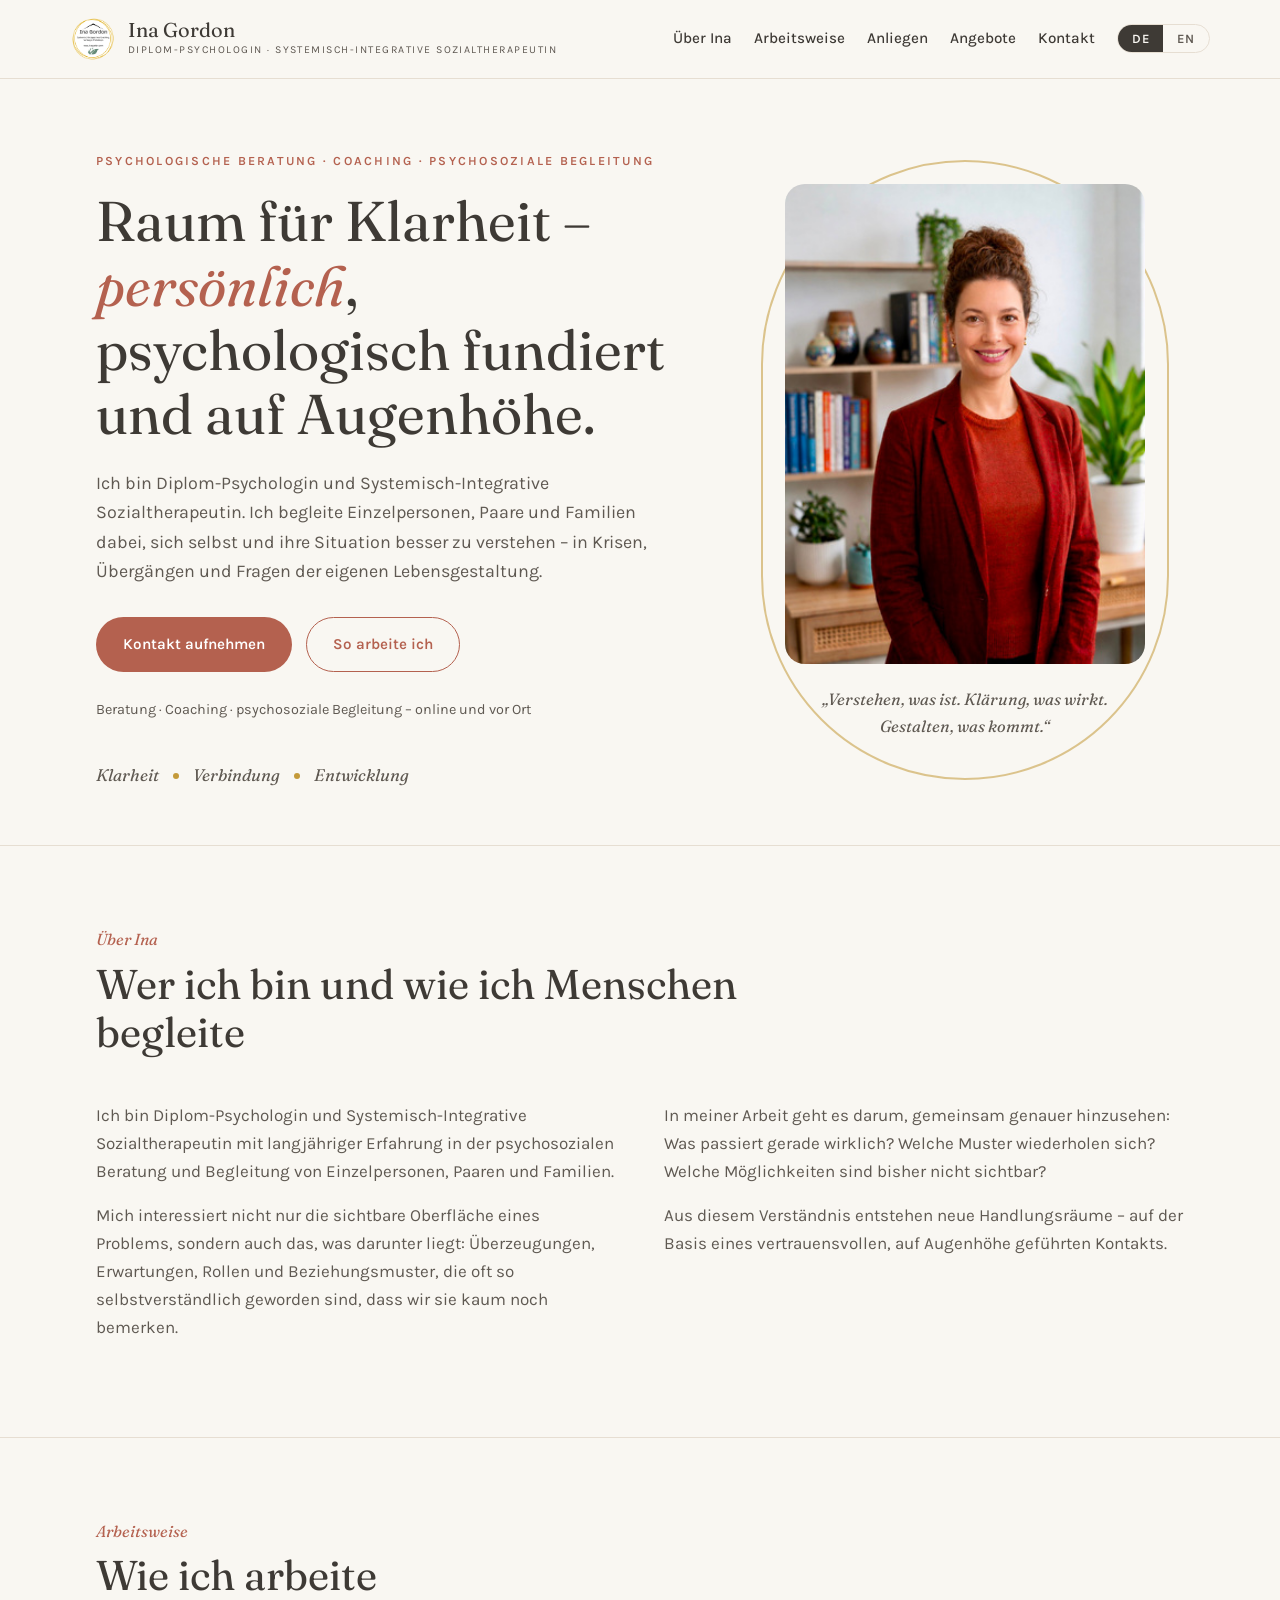
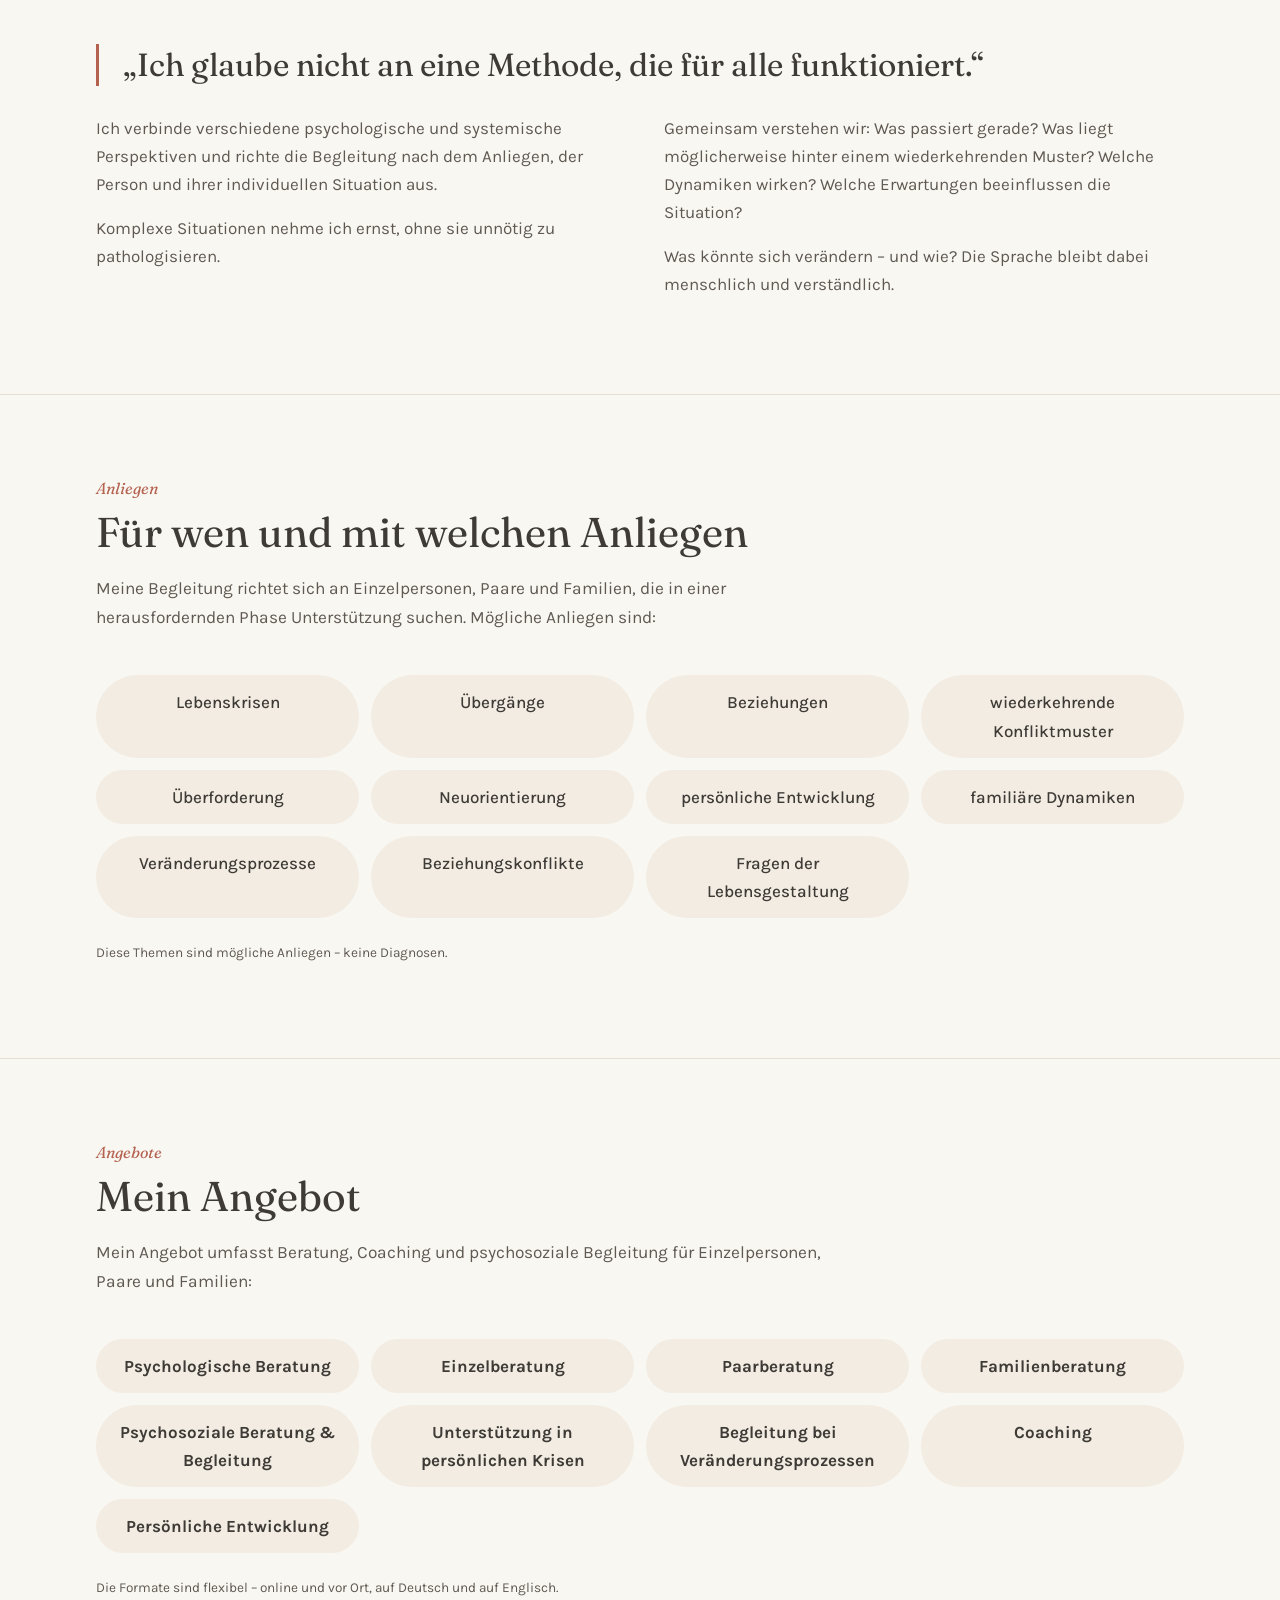
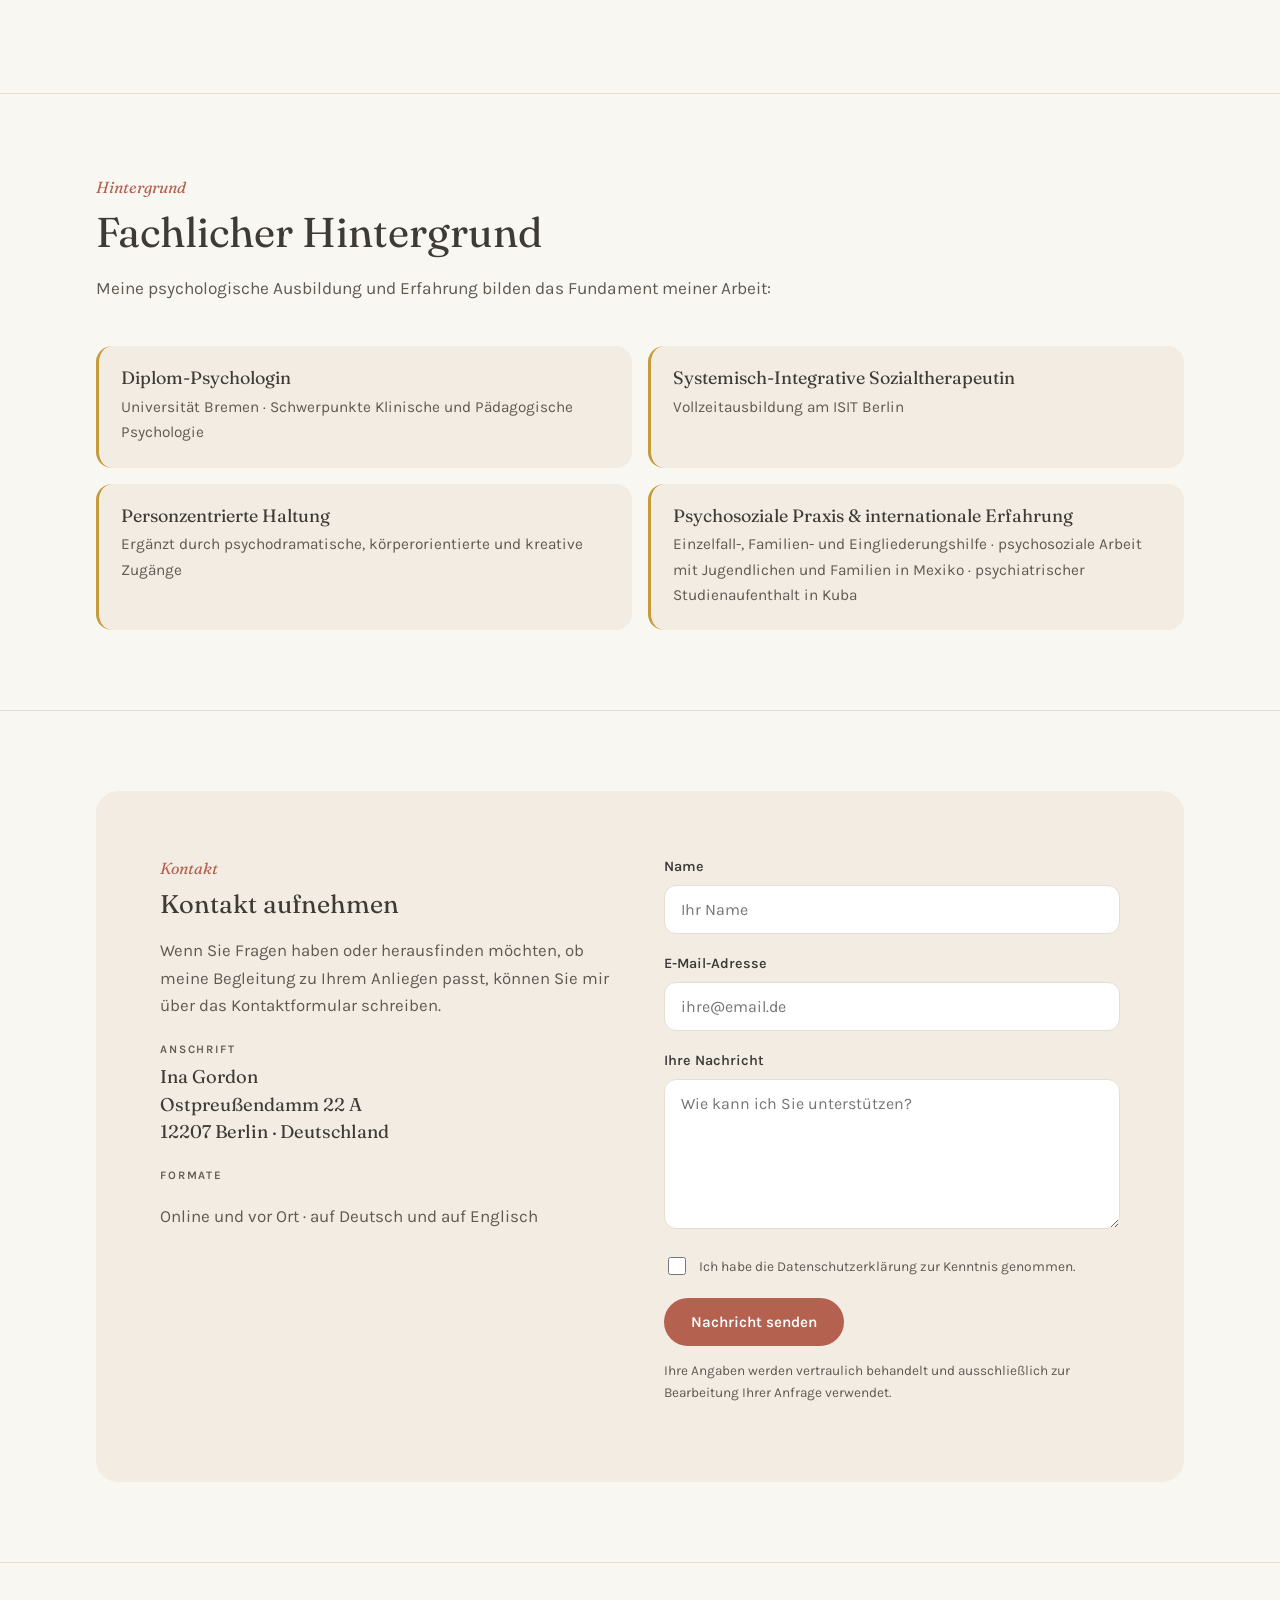
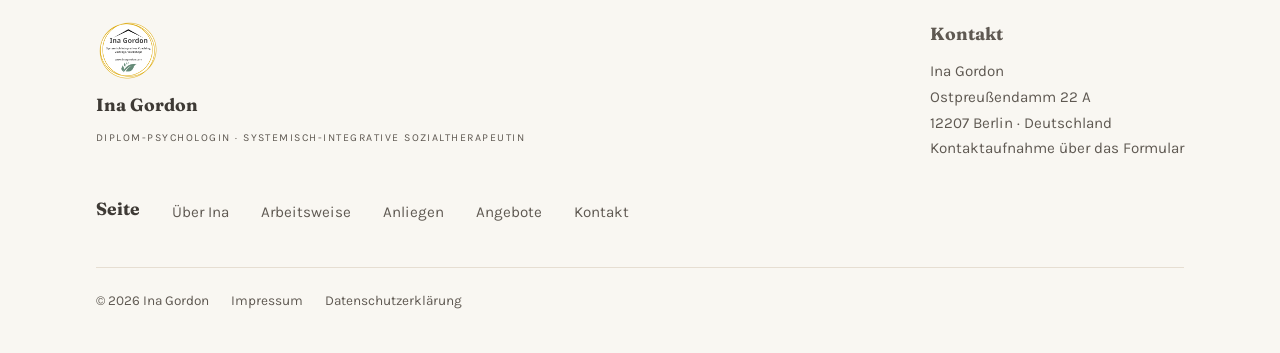
==== index.html @ 88e90fd9 "Ina Gordon — bilingual professional website (DE/EN) with Impressum, Datenschutz, contact form" ====
<!DOCTYPE html>
<html lang="de">
<head>
<meta charset="UTF-8">
<meta name="viewport" content="width=device-width, initial-scale=1.0">
<title data-i18n="siteTitle">Ina Gordon – Diplom-Psychologin · Systemisch-Integrative Sozialtherapeutin</title>
<meta name="description" content="Psychologische Beratung, Coaching und psychosoziale Begleitung für Einzelpersonen, Paare und Familien – von Diplom-Psychologin Ina Gordon in Berlin, online und vor Ort.">
<link rel="canonical" href="https://inagordon.com/">
<meta property="og:title" content="Ina Gordon – Diplom-Psychologin · Systemisch-Integrative Sozialtherapeutin">
<meta property="og:description" content="Psychologische Beratung, Coaching und psychosoziale Begleitung – online und vor Ort.">
<meta property="og:type" content="website">
<meta property="og:url" content="https://inagordon.com/">
<meta property="og:locale" content="de_DE">
<meta property="og:locale:alternate" content="en_US">
<meta property="og:image" content="https://inagordon.com/apple-touch-icon.png">
<meta name="theme-color" content="#f9f7f2">
<link rel="icon" type="image/png" href="apple-touch-icon.png">
<link rel="apple-touch-icon" href="apple-touch-icon.png">
<link rel="preconnect" href="https://fonts.googleapis.com">
<link rel="preconnect" href="https://fonts.gstatic.com" crossorigin>
<link href="https://fonts.googleapis.com/css2?family=Fraunces:ital,wght@0,300;0,400;0,500;0,600;1,300;1,400&family=Karla:wght@300;400;500;600;700&display=swap" rel="stylesheet">
<link rel="stylesheet" href="css/site.css">

</head>
<body>
<header class="site">
  <div class="wrap nav">
    <div class="brand">
      <img src="logo.png" alt="Ina Gordon">
      <div>
        <div class="brand-name">Ina Gordon</div>
        <div class="brand-sub" data-i18n="brandSub">Diplom-Psychologin · Systemisch-Integrative Sozialtherapeutin</div>
      </div>
    </div>
    <button id="navToggle" aria-expanded="false" aria-label="Menü" data-i18n-aria="menu">☰</button>
    <nav class="main" id="nav" aria-label="Hauptnavigation">
      <a href="#ueber" data-i18n="navUeber">Über Ina</a>
      <a href="#arbeitsweise" data-i18n="navArbeit">Arbeitsweise</a>
      <a href="#anliegen" data-i18n="navAnliegen">Anliegen</a>
      <a href="#angebote" data-i18n="navAngebote">Angebote</a>
      <a href="#kontakt" data-i18n="navKontakt">Kontakt</a>
      <span class="lang" role="group" aria-label="Sprache / Language">
        <button data-lang="de" aria-pressed="true">DE</button>
        <button data-lang="en" aria-pressed="false">EN</button>
      </span>
    </nav>
  </div>
</header>

<!-- HERO -->
<section class="hero" style="border-top:0">
  <div class="wrap grid">
    <div class="rv">
      <p class="eyebrow" data-i18n="heroEyebrow">Psychologische Beratung · Coaching · Psychosoziale Begleitung</p>
      <h1 data-i18n-html="heroH1">Raum für Klarheit – <em>persönlich</em>, psychologisch fundiert und auf Augenhöhe.</h1>
      <p class="lead" data-i18n="heroLead">Ich bin Diplom-Psychologin und Systemisch-Integrative Sozialtherapeutin. Ich begleite Einzelpersonen, Paare und Familien dabei, sich selbst und ihre Situation besser zu verstehen – in Krisen, Übergängen und Fragen der eigenen Lebensgestaltung.</p>
      <div class="cta">
        <a class="btn btn-primary" href="#kontakt" data-i18n="ctaPrimary">Kontakt aufnehmen</a>
        <a class="btn btn-ghost" href="#arbeitsweise" data-i18n="ctaSecondary">So arbeite ich</a>
      </div>
      <p class="hero-note" data-i18n="heroNote">Beratung · Coaching · psychosoziale Begleitung – online und vor Ort</p>
      <div class="motif">
        <span data-i18n="m1">Klarheit</span><span class="dot"></span>
        <span data-i18n="m2">Verbindung</span><span class="dot"></span>
        <span data-i18n="m3">Entwicklung</span>
      </div>
    </div>
    <div class="hero-media rv d1">
      <div class="halo" aria-hidden="true"></div>
      <img src="portrait.png" alt="Ina Gordon, Diplom-Psychologin">
      <p class="quote" data-i18n="heroQuote">„Verstehen, was ist. Klärung, was wirkt. Gestalten, was kommt.“</p>
    </div>
  </div>
</section>

<!-- ÜBER -->
<section id="ueber">
  <div class="wrap">
    <div class="sec-head rv">
      <span class="sec-num" data-i18n="ueberNum">Über Ina</span>
      <h2 data-i18n="ueberH">Wer ich bin und wie ich Menschen begleite</h2>
    </div>
    <div class="two">
      <div class="body-text rv">
        <p data-i18n="ueberP1">Ich bin Diplom-Psychologin und Systemisch-Integrative Sozialtherapeutin mit langjähriger Erfahrung in der psychosozialen Beratung und Begleitung von Einzelpersonen, Paaren und Familien.</p>
        <p data-i18n="ueberP2">Mich interessiert nicht nur die sichtbare Oberfläche eines Problems, sondern auch das, was darunter liegt: Überzeugungen, Erwartungen, Rollen und Beziehungsmuster, die oft so selbstverständlich geworden sind, dass wir sie kaum noch bemerken.</p>
      </div>
      <div class="body-text rv d1">
        <p data-i18n="ueberP3">In meiner Arbeit geht es darum, gemeinsam genauer hinzusehen: Was passiert gerade wirklich? Welche Muster wiederholen sich? Welche Möglichkeiten sind bisher nicht sichtbar?</p>
        <p data-i18n="ueberP4">Aus diesem Verständnis entstehen neue Handlungsräume – auf der Basis eines vertrauensvollen, auf Augenhöhe geführten Kontakts.</p>
      </div>
    </div>
  </div>
</section>

<!-- ARBEITSWEISE -->
<section id="arbeitsweise">
  <div class="wrap">
    <div class="sec-head rv">
      <span class="sec-num" data-i18n="arbeitNum">Arbeitsweise</span>
      <h2 data-i18n="arbeitH">Wie ich arbeite</h2>
    </div>
    <blockquote class="pull rv" data-i18n="arbeitPull">„Ich glaube nicht an eine Methode, die für alle funktioniert.“</blockquote>
    <div class="two">
      <div class="body-text rv">
        <p data-i18n="arbeitP1">Ich verbinde verschiedene psychologische und systemische Perspektiven und richte die Begleitung nach dem Anliegen, der Person und ihrer individuellen Situation aus.</p>
        <p data-i18n="arbeitP2">Komplexe Situationen nehme ich ernst, ohne sie unnötig zu pathologisieren.</p>
      </div>
      <div class="body-text rv d1">
        <p data-i18n="arbeitP3">Gemeinsam verstehen wir: Was passiert gerade? Was liegt möglicherweise hinter einem wiederkehrenden Muster? Welche Dynamiken wirken? Welche Erwartungen beeinflussen die Situation?</p>
        <p data-i18n="arbeitP4">Was könnte sich verändern – und wie? Die Sprache bleibt dabei menschlich und verständlich.</p>
      </div>
    </div>
  </div>
</section>

<!-- ANLIEGEN -->
<section id="anliegen">
  <div class="wrap">
    <div class="sec-head rv">
      <span class="sec-num" data-i18n="anliegenNum">Anliegen</span>
      <h2 data-i18n="anliegenH">Für wen und mit welchen Anliegen</h2>
      <p data-i18n="anliegenIntro">Meine Begleitung richtet sich an Einzelpersonen, Paare und Familien, die in einer herausfordernden Phase Unterstützung suchen. Mögliche Anliegen sind:</p>
    </div>
    <div class="chips rv">
      <span class="chip" data-i18n="a1">Lebenskrisen</span>
      <span class="chip" data-i18n="a2">Übergänge</span>
      <span class="chip" data-i18n="a3">Beziehungen</span>
      <span class="chip" data-i18n="a4">wiederkehrende Konfliktmuster</span>
      <span class="chip" data-i18n="a5">Überforderung</span>
      <span class="chip" data-i18n="a6">Neuorientierung</span>
      <span class="chip" data-i18n="a7">persönliche Entwicklung</span>
      <span class="chip" data-i18n="a8">familiäre Dynamiken</span>
      <span class="chip" data-i18n="a9">Veränderungsprozesse</span>
      <span class="chip" data-i18n="a10">Beziehungskonflikte</span>
      <span class="chip" data-i18n="a11">Fragen der Lebensgestaltung</span>
    </div>
    <p class="form-note rv" data-i18n="anliegenNote" style="margin-top:20px">Diese Themen sind mögliche Anliegen – keine Diagnosen.</p>
  </div>
</section>

<!-- ANGEBOTE -->
<section id="angebote">
  <div class="wrap">
    <div class="sec-head rv">
      <span class="sec-num" data-i18n="angeboteNum">Angebote</span>
      <h2 data-i18n="angeboteH">Mein Angebot</h2>
      <p data-i18n="angeboteIntro">Mein Angebot umfasst Beratung, Coaching und psychosoziale Begleitung für Einzelpersonen, Paare und Familien:</p>
    </div>
    <div class="chips rv">
      <span class="chip"><strong data-i18n="o1">Psychologische Beratung</strong></span>
      <span class="chip"><strong data-i18n="o2">Einzelberatung</strong></span>
      <span class="chip"><strong data-i18n="o3">Paarberatung</strong></span>
      <span class="chip"><strong data-i18n="o4">Familienberatung</strong></span>
      <span class="chip"><strong data-i18n="o5">Psychosoziale Beratung &amp; Begleitung</strong></span>
      <span class="chip"><strong data-i18n="o6">Unterstützung in persönlichen Krisen</strong></span>
      <span class="chip"><strong data-i18n="o7">Begleitung bei Veränderungsprozessen</strong></span>
      <span class="chip"><strong data-i18n="o8">Coaching</strong></span>
      <span class="chip"><strong data-i18n="o9">Persönliche Entwicklung</strong></span>
    </div>
    <p class="form-note rv" data-i18n="angeboteNote" style="margin-top:20px">Die Formate sind flexibel – online und vor Ort, auf Deutsch und auf Englisch.</p>
  </div>
</section>

<!-- HINTERGRUND -->
<section id="hintergrund">
  <div class="wrap">
    <div class="sec-head rv">
      <span class="sec-num" data-i18n="hgNum">Hintergrund</span>
      <h2 data-i18n="hgH">Fachlicher Hintergrund</h2>
      <p data-i18n="hgIntro">Meine psychologische Ausbildung und Erfahrung bilden das Fundament meiner Arbeit:</p>
    </div>
    <div class="quals rv">
      <div class="qual">
        <h3 data-i18n="q1">Diplom-Psychologin</h3>
        <p data-i18n="q1d">Universität Bremen · Schwerpunkte Klinische und Pädagogische Psychologie</p>
      </div>
      <div class="qual">
        <h3 data-i18n="q2">Systemisch-Integrative Sozialtherapeutin</h3>
        <p data-i18n="q2d">Vollzeitausbildung am ISIT Berlin</p>
      </div>
      <div class="qual">
        <h3 data-i18n="q3">Personzentrierte Haltung</h3>
        <p data-i18n="q3d">Ergänzt durch psychodramatische, körperorientierte und kreative Zugänge</p>
      </div>
      <div class="qual">
        <h3 data-i18n="q4">Psychosoziale Praxis &amp; internationale Erfahrung</h3>
        <p data-i18n="q4d">Einzelfall-, Familien- und Eingliederungshilfe · psychosoziale Arbeit mit Jugendlichen und Familien in Mexiko · psychiatrischer Studienaufenthalt in Kuba</p>
      </div>
    </div>
  </div>
</section>

<!-- KONTAKT -->
<section id="kontakt">
  <div class="wrap">
    <div class="contact-panel">
      <div class="contact-side rv">
        <span class="sec-num" data-i18n="kontaktNum">Kontakt</span>
        <h2 data-i18n="kontaktH" style="margin-bottom:18px">Kontakt aufnehmen</h2>
        <p class="lead" style="font-size:1.05rem;margin-bottom:8px" data-i18n="kontaktIntro">Wenn Sie Fragen haben oder herausfinden möchten, ob meine Begleitung zu Ihrem Anliegen passt, können Sie mir über das Kontaktformular schreiben.</p>
        <div class="c-label" data-i18n="kontaktAns">Anschrift</div>
        <address>Ina Gordon<br>Ostpreußendamm 22 A<br>12207 Berlin · <span data-i18n="country">Deutschland</span></address>
        <div class="c-label" data-i18n="kontaktFormate">Formate</div>
        <p style="color:var(--ink-soft)" data-i18n="kontaktFormateTxt">Online und vor Ort · auf Deutsch und auf Englisch</p>
      </div>
      <div class="rv d1">
        <form id="contactForm" class="form" action="#" method="post" novalidate>
          <div class="form-field">
            <label for="cf-name" data-i18n="fName">Name</label>
            <input id="cf-name" name="name" type="text" required autocomplete="name" data-i18n-ph="fNamePh" placeholder="Ihr Name">
          </div>
          <div class="form-field">
            <label for="cf-email" data-i18n="fEmail">E-Mail-Adresse</label>
            <input id="cf-email" name="email" type="email" required autocomplete="email" data-i18n-ph="fEmailPh" placeholder="ihre@email.de">
          </div>
          <div class="form-field">
            <label for="cf-msg" data-i18n="fMsg">Ihre Nachricht</label>
            <textarea id="cf-msg" name="message" required data-i18n-ph="fMsgPh" placeholder="Wie kann ich Sie unterstützen?"></textarea>
          </div>
          <label class="check">
            <input type="checkbox" name="dsgvo" required>
            <span data-i18n="fDsgvo">Ich habe die Datenschutzerklärung zur Kenntnis genommen.</span>
          </label>
          <button class="btn btn-primary" type="submit" data-i18n="fSend">Nachricht senden</button>
          <p class="form-note" data-i18n="fNote">Ihre Angaben werden vertraulich behandelt und ausschließlich zur Bearbeitung Ihrer Anfrage verwendet.</p>
        </form>
        <div id="formSuccess" class="form-result" hidden data-i18n="fSuccess">Vielen Dank für Ihre Nachricht. Ich melde mich in der Regel innerhalb weniger Tage bei Ihnen.</div>
        <div id="formError" class="form-result" hidden data-i18n="fError">Es gab ein Problem beim Senden. Bitte versuchen Sie es erneut.</div>
        <div id="formFallback" class="form-result" hidden data-i18n="fFallback">Danke für Ihr Interesse. Das Kontaktformular wird in den nächsten Tagen aktiviert – bitte kommen Sie dann gern erneut darauf zurück.</div>
      </div>
    </div>
  </div>
</section>

<footer class="site">
  <div class="wrap">
    <div class="foot">
      <div class="foot-brand">
        <img src="logo.png" alt="Ina Gordon">
        <h4>Ina Gordon</h4>
        <div class="brand-sub" data-i18n="brandSubF">Diplom-Psychologin · Systemisch-Integrative Sozialtherapeutin</div>
      </div>
      <div class="foot-address">
        <h4 data-i18n="footKontakt">Kontakt</h4>
        Ina Gordon<br>Ostpreußendamm 22 A<br>12207 Berlin · <span data-i18n="country">Deutschland</span><br>
        <span data-i18n="footKontaktWeg">Kontaktaufnahme über das Formular</span>
      </div>
      <div class="foot links">
        <h4 data-i18n="footNav">Seite</h4>
        <a href="#ueber" data-i18n="navUeber">Über Ina</a>
        <a href="#arbeitsweise" data-i18n="navArbeit">Arbeitsweise</a>
        <a href="#anliegen" data-i18n="navAnliegen">Anliegen</a>
        <a href="#angebote" data-i18n="navAngebote">Angebote</a>
        <a href="#kontakt" data-i18n="navKontakt">Kontakt</a>
      </div>
    </div>
    <div class="legal">
      <span>© 2026 Ina Gordon</span>
      <a href="impressum.html" data-i18n="impressum">Impressum</a>
      <a href="datenschutz.html" data-i18n="datenschutz">Datenschutzerklärung</a>
    </div>
    <div class="decon" data-decon hidden>
      <p>Curious about my work on personal development? <a href="#" rel="nofollow" data-i18n="deconLink">Explore the Deconstruction Approach →</a></p>
    </div>
  </div>
</footer>

<script>
/* FORM endpoint — replace with a working form-backend URL (e.g. Formspree) once the business email is set. */
window.FORM_ENDPOINT = "";
</script>
<script>
window.LANG_DATA = {
  de: {
    siteTitle: "Ina Gordon – Diplom-Psychologin · Systemisch-Integrative Sozialtherapeutin",
    brandSub: "Diplom-Psychologin · Systemisch-Integrative Sozialtherapeutin",
    navUeber: "Über Ina", navArbeit: "Arbeitsweise", navAnliegen: "Anliegen", navAngebote: "Angebote", navKontakt: "Kontakt",
    heroEyebrow: "Psychologische Beratung · Coaching · Psychosoziale Begleitung",
    heroH1: "Raum für Klarheit – <em>persönlich</em>, psychologisch fundiert und auf Augenhöhe.",
    heroLead: "Ich bin Diplom-Psychologin und Systemisch-Integrative Sozialtherapeutin. Ich begleite Einzelpersonen, Paare und Familien dabei, sich selbst und ihre Situation besser zu verstehen – in Krisen, Übergängen und Fragen der eigenen Lebensgestaltung.",
    ctaPrimary: "Kontakt aufnehmen", ctaSecondary: "So arbeite ich",
    heroNote: "Beratung · Coaching · psychosoziale Begleitung – online und vor Ort", country: "Deutschland",
    m1: "Klarheit", m2: "Verbindung", m3: "Entwicklung",
    heroQuote: "„Verstehen, was ist. Klärung, was wirkt. Gestalten, was kommt.“",
    ueberNum: "Über Ina", ueberH: "Wer ich bin und wie ich Menschen begleite",
    ueberP1: "Ich bin Diplom-Psychologin und Systemisch-Integrative Sozialtherapeutin mit langjähriger Erfahrung in der psychosozialen Beratung und Begleitung von Einzelpersonen, Paaren und Familien.",
    ueberP2: "Mich interessiert nicht nur die sichtbare Oberfläche eines Problems, sondern auch das, was darunter liegt: Überzeugungen, Erwartungen, Rollen und Beziehungsmuster, die oft so selbstverständlich geworden sind, dass wir sie kaum noch bemerken.",
    ueberP3: "In meiner Arbeit geht es darum, gemeinsam genauer hinzusehen: Was passiert gerade wirklich? Welche Muster wiederholen sich? Welche Möglichkeiten sind bisher nicht sichtbar?",
    ueberP4: "Aus diesem Verständnis entstehen neue Handlungsräume – auf der Basis eines vertrauensvollen, auf Augenhöhe geführten Kontakts.",
    arbeitNum: "Arbeitsweise", arbeitH: "Wie ich arbeite",
    arbeitPull: "„Ich glaube nicht an eine Methode, die für alle funktioniert.“",
    arbeitP1: "Ich verbinde verschiedene psychologische und systemische Perspektiven und richte die Begleitung nach dem Anliegen, der Person und ihrer individuellen Situation aus.",
    arbeitP2: "Komplexe Situationen nehme ich ernst, ohne sie unnötig zu pathologisieren.",
    arbeitP3: "Gemeinsam verstehen wir: Was passiert gerade? Was liegt möglicherweise hinter einem wiederkehrenden Muster? Welche Dynamiken wirken? Welche Erwartungen beeinflussen die Situation?",
    arbeitP4: "Was könnte sich verändern – und wie? Die Sprache bleibt dabei menschlich und verständlich.",
    anliegenNum: "Anliegen", anliegenH: "Für wen und mit welchen Anliegen",
    anliegenIntro: "Meine Begleitung richtet sich an Einzelpersonen, Paare und Familien, die in einer herausfordernden Phase Unterstützung suchen. Mögliche Anliegen sind:",
    a1: "Lebenskrisen", a2: "Übergänge", a3: "Beziehungen", a4: "wiederkehrende Konfliktmuster", a5: "Überforderung", a6: "Neuorientierung", a7: "persönliche Entwicklung", a8: "familiäre Dynamiken", a9: "Veränderungsprozesse", a10: "Beziehungskonflikte", a11: "Fragen der Lebensgestaltung",
    anliegenNote: "Diese Themen sind mögliche Anliegen – keine Diagnosen.",
    angeboteNum: "Angebote", angeboteH: "Mein Angebot",
    angeboteIntro: "Mein Angebot umfasst Beratung, Coaching und psychosoziale Begleitung für Einzelpersonen, Paare und Familien:",
    o1: "Psychologische Beratung", o2: "Einzelberatung", o3: "Paarberatung", o4: "Familienberatung", o5: "Psychosoziale Beratung & Begleitung", o6: "Unterstützung in persönlichen Krisen", o7: "Begleitung bei Veränderungsprozessen", o8: "Coaching", o9: "Persönliche Entwicklung",
    angeboteNote: "Die Formate sind flexibel – online und vor Ort, auf Deutsch und auf Englisch.",
    hgNum: "Hintergrund", hgH: "Fachlicher Hintergrund",
    hgIntro: "Meine psychologische Ausbildung und Erfahrung bilden das Fundament meiner Arbeit:",
    q1: "Diplom-Psychologin", q1d: "Universität Bremen · Schwerpunkte Klinische und Pädagogische Psychologie",
    q2: "Systemisch-Integrative Sozialtherapeutin", q2d: "Vollzeitausbildung am ISIT Berlin",
    q3: "Personzentrierte Haltung", q3d: "Ergänzt durch psychodramatische, körperorientierte und kreative Zugänge",
    q4: "Psychosoziale Praxis & internationale Erfahrung", q4d: "Einzelfall-, Familien- und Eingliederungshilfe · psychosoziale Arbeit mit Jugendlichen und Familien in Mexiko · psychiatrischer Studienaufenthalt in Kuba",
    kontaktNum: "Kontakt", kontaktH: "Kontakt aufnehmen",
    kontaktIntro: "Wenn Sie Fragen haben oder herausfinden möchten, ob meine Begleitung zu Ihrem Anliegen passt, können Sie mir über das Kontaktformular schreiben.",
    kontaktAns: "Anschrift", kontaktFormate: "Formate", kontaktFormateTxt: "Online und vor Ort · auf Deutsch und auf Englisch",
    fName: "Name", fNamePh: "Ihr Name", fEmail: "E-Mail-Adresse", fEmailPh: "ihre@email.de", fMsg: "Ihre Nachricht", fMsgPh: "Wie kann ich Sie unterstützen?",
    fDsgvo: "Ich habe die Datenschutzerklärung zur Kenntnis genommen.", fSend: "Nachricht senden",
    fNote: "Ihre Angaben werden vertraulich behandelt und ausschließlich zur Bearbeitung Ihrer Anfrage verwendet.",
    fSuccess: "Vielen Dank für Ihre Nachricht. Ich melde mich in der Regel innerhalb weniger Tage bei Ihnen.",
    fError: "Es gab ein Problem beim Senden. Bitte versuchen Sie es erneut.",
    fFallback: "Danke für Ihr Interesse. Das Kontaktformular wird in den nächsten Tagen aktiviert – bitte kommen Sie dann gern erneut darauf zurück.",
    brandSubF: "Diplom-Psychologin · Systemisch-Integrative Sozialtherapeutin",
    footKontakt: "Kontakt", footKontaktWeg: "Kontaktaufnahme über das Formular", footNav: "Seite",
    impressum: "Impressum", datenschutz: "Datenschutzerklärung"
  },
  en: {
    siteTitle: "Ina Gordon – Psychologist & Systemic-Integrative Social Therapist",
    brandSub: "Psychologist · Systemic-Integrative Social Therapist",
    navUeber: "About", navArbeit: "How I work", navAnliegen: "Concerns", navAngebote: "Offerings", navKontakt: "Contact",
    heroEyebrow: "Psychological counselling · Coaching · Psychosocial support",
    heroH1: "Space for Clarity – <em>personal</em>, psychologically grounded, on equal terms.",
    heroLead: "I am a psychologist and systemic-integrative social therapist. I support individuals, couples, and families in understanding themselves and their situation more deeply – through crises, transitions, and questions of how to shape one's own life.",
    ctaPrimary: "Get in touch", ctaSecondary: "How I work",
    heroNote: "Counselling · Coaching · Psychosocial support – online and in person", country: "Germany",
    m1: "Clarity", m2: "Connection", m3: "Development",
    heroQuote: "“Understand what is. Clarify what works. Shape what comes.”",
    ueberNum: "About", ueberH: "Who I am and how I work with people",
    ueberP1: "I am a psychologist and systemic-integrative social therapist with many years of experience in psychosocial counselling and support for individuals, couples, and families.",
    ueberP2: "I am interested not only in the visible surface of a problem, but also in what lies beneath: beliefs, expectations, roles, and relationship patterns that have often become so self-evident that we barely notice them anymore.",
    ueberP3: "My work is about looking more closely together: What is really happening right now? Which patterns repeat? Which possibilities are not yet visible?",
    ueberP4: "From this understanding, new room for action emerges – grounded in a relationship of trust and mutual respect.",
    arbeitNum: "How I work", arbeitH: "How I work",
    arbeitPull: "“I don't believe in a single method that works for everyone.”",
    arbeitP1: "I bring together different psychological and systemic perspectives and adapt the work to the concern, the person, and their individual situation.",
    arbeitP2: "I take complex situations seriously without unnecessarily pathologizing them.",
    arbeitP3: "Together we explore: What is happening? What might lie behind a recurring pattern? Which dynamics are at work, which expectations shape the situation?",
    arbeitP4: "What could change – and how? The language stays human and accessible.",
    anliegenNum: "Concerns", anliegenH: "For whom and with which concerns",
    anliegenIntro: "My support is for individuals, couples, and families looking for guidance in a challenging phase. Possible concerns include:",
    a1: "life crises", a2: "transitions", a3: "relationships", a4: "recurring conflict patterns", a5: "overwhelm", a6: "reorientation", a7: "personal development", a8: "family dynamics", a9: "change processes", a10: "relationship conflicts", a11: "questions about shaping your own life",
    anliegenNote: "These are possible concerns – not diagnoses.",
    angeboteNum: "Offerings", angeboteH: "My offering",
    angeboteIntro: "My offering comprises counselling, coaching, and psychosocial support for individuals, couples, and families:",
    o1: "Psychological counselling", o2: "Individual counselling", o3: "Couples counselling", o4: "Family counselling", o5: "Psychosocial counselling & support", o6: "Support in personal crises", o7: "Support through change processes", o8: "Coaching", o9: "Personal development",
    angeboteNote: "Formats are flexible – online and in person, in German and in English.",
    hgNum: "Background", hgH: "Professional background",
    hgIntro: "My psychological training and experience form the foundation of my work:",
    q1: "Psychologist (Diploma)", q1d: "University of Bremen · focus on clinical and educational psychology",
    q2: "Systemic-Integrative Social Therapist", q2d: "Full-time training at ISIT Berlin",
    q3: "Person-centred stance", q3d: "Complemented by psychodramatic, body-oriented, and creative approaches",
    q4: "Psychosocial practice & international experience", q4d: "Individual, family, and integration support · psychosocial work with young people and families in Mexico · psychiatric study placement in Cuba",
    kontaktNum: "Contact", kontaktH: "Get in touch",
    kontaktIntro: "If you have questions or would like to find out whether my support suits your concern, you can write to me via the contact form.",
    kontaktAns: "Address", kontaktFormate: "Formats", kontaktFormateTxt: "Online and in person · in German and in English",
    fName: "Name", fNamePh: "Your name", fEmail: "Email address", fEmailPh: "you@email.com", fMsg: "Your message", fMsgPh: "How can I support you?",
    fDsgvo: "I have read the privacy policy.", fSend: "Send message",
    fNote: "Your details are treated confidentially and used only to respond to your enquiry.",
    fSuccess: "Thank you for your message. I usually reply within a few days.",
    fError: "There was a problem sending your message. Please try again.",
    fFallback: "Thank you for your interest. The contact form will be activated shortly – please check back in a few days.",
    brandSubF: "Psychologist · Systemic-Integrative Social Therapist",
    footKontakt: "Contact", footKontaktWeg: "Get in touch via the form", footNav: "Page",
    impressum: "Legal Notice", datenschutz: "Privacy Policy"
  }
};
</script>
<script src="js/site.js"></script>
<script>
/* Show the Deconstruction note on the English version only, very subtly at the very end. */
(function () {
  var decon = document.querySelector("[data-decon]");
  if (!decon) return;
  function sync() {
    var lang = "de";
    try { lang = localStorage.getItem("inag-lang") || "de"; } catch (e) {}
    decon.hidden = lang !== "en";
  }
  sync();
  document.addEventListener("DOMContentLoaded", function () {
    setInterval(sync, 300);
    sync();
  });
})();
</script>
</body>
</html>
---- css/site.css ----
:root{
  --cream:#f9f7f2;--cream-2:#f2ece3;--ink:#3e3a35;--ink-soft:#5f5952;
  --rose:#b4614f;--rose-soft:#e3b7ab;--gold:#c49a3a;--sage:#6f8b72;
  --line:#e6ded2;--serif:"Fraunces",Georgia,serif;--sans:"Karla",system-ui,sans-serif;
}
*{box-sizing:border-box}
html{scroll-behavior:smooth}
body{margin:0;background:var(--cream);color:var(--ink);font-family:var(--sans);font-weight:400;line-height:1.65;font-size:17px;-webkit-font-smoothing:antialiased}
::selection{background:var(--rose-soft);color:var(--ink)}
.wrap{max-width:1140px;margin:0 auto;padding:0 26px}
h1,h2,h3{font-family:var(--serif);font-weight:400;line-height:1.15;margin:0}
a{color:var(--rose);text-decoration:none}
a:hover{text-decoration:underline}
img{max-width:100%}

/* header */
header.site{position:sticky;top:0;z-index:50;background:rgba(249,247,242,.92);backdrop-filter:blur(6px);border-bottom:1px solid var(--line)}
.nav{display:flex;align-items:center;justify-content:space-between;padding:16px 0;gap:16px}
.brand{display:flex;align-items:center;gap:12px;min-width:0}
.brand img{width:46px;height:auto;flex:0 0 auto}
.brand-name{font-family:var(--serif);font-size:1.25rem;line-height:1.1}
.brand-sub{font-size:.66rem;letter-spacing:.14em;text-transform:uppercase;color:var(--ink-soft)}
nav.main{display:flex;align-items:center;gap:22px}
nav.main a{color:var(--ink);font-weight:500;font-size:.95rem}
nav.main a:hover{color:var(--rose);text-decoration:none}
.lang{display:inline-flex;border:1px solid var(--line);border-radius:999px;overflow:hidden}
.lang button{background:transparent;border:0;padding:6px 14px;font-family:var(--sans);font-weight:600;font-size:.8rem;letter-spacing:.06em;color:var(--ink-soft);cursor:pointer}
.lang button.is-active{background:var(--ink);color:var(--cream)}
#navToggle{display:none;background:transparent;border:0;font-size:1.4rem;cursor:pointer;color:var(--ink)}

/* hero */
.hero{position:relative;padding:72px 0 56px;overflow:hidden}
.hero .grid{display:grid;grid-template-columns:1.15fr .85fr;gap:56px;align-items:center}
.eyebrow{font-size:.78rem;letter-spacing:.18em;text-transform:uppercase;color:var(--rose);font-weight:600;margin:0 0 18px}
.hero h1{font-size:clamp(2.2rem,4.6vw,3.5rem);margin-bottom:22px}
.hero h1 em{font-style:italic;color:var(--rose)}
.lead{font-size:1.12rem;color:var(--ink-soft);max-width:56ch;margin:0 0 30px}
.cta{display:flex;gap:14px;flex-wrap:wrap;align-items:center}
.btn{display:inline-block;padding:14px 26px;border-radius:999px;font-family:var(--sans);font-weight:600;font-size:.95rem;cursor:pointer;border:1px solid transparent;transition:transform .15s ease,box-shadow .15s ease}
.btn:hover{text-decoration:none;transform:translateY(-1px)}
.btn-primary{background:var(--rose);color:#fff}
.btn-primary:hover{box-shadow:0 6px 18px rgba(180,97,79,.35)}
.btn-ghost{background:transparent;border-color:var(--rose);color:var(--rose)}
.btn-ghost:hover{background:var(--rose);color:#fff}
.hero-note{margin-top:26px;font-size:.9rem;color:var(--ink-soft)}
.motif{display:flex;gap:14px;flex-wrap:wrap;margin-top:40px;align-items:center}
.motif span{font-family:var(--serif);font-style:italic;font-size:1.05rem;color:var(--ink-soft)}
.motif .dot{width:6px;height:6px;border-radius:50%;background:var(--gold);display:inline-block}
.hero-media{position:relative;justify-self:center;width:100%;max-width:360px}
.hero-media img{width:100%;height:auto;border-radius:20px;position:relative;z-index:2;display:block}
.halo{position:absolute;top:-24px;left:-24px;right:-24px;bottom:-24px;border:2px solid var(--gold);border-radius:999px;opacity:.55;z-index:1}
.quote{margin-top:22px;text-align:center;font-family:var(--serif);font-style:italic;color:var(--ink-soft);font-size:1.02rem}

/* sections */
section{padding:80px 0;border-top:1px solid var(--line)}
.sec-head{max-width:760px;margin-bottom:44px}
.sec-num{font-family:var(--serif);font-style:italic;color:var(--rose);font-size:1rem;display:block;margin-bottom:8px}
.sec-head h2{font-size:clamp(1.8rem,3.4vw,2.6rem)}
.sec-head p{color:var(--ink-soft);font-size:1.08rem}
.two{display:grid;grid-template-columns:1fr 1fr;gap:48px}
.body-text{color:var(--ink-soft);max-width:70ch}
.body-text p{margin:0 0 16px}
.pull{font-family:var(--serif);font-size:clamp(1.5rem,2.6vw,2rem);line-height:1.3;color:var(--ink);border-left:3px solid var(--rose);padding-left:24px;margin:0 0 28px}
.chips{display:grid;grid-template-columns:repeat(auto-fill,minmax(210px,1fr));gap:12px;margin:24px 0}
.chip{background:var(--cream-2);border-radius:999px;padding:13px 20px;text-align:center;font-weight:500;color:var(--ink)}
.form-note{font-size:.85rem;color:var(--ink-soft);margin-top:14px}
.quals{display:grid;grid-template-columns:1fr 1fr;gap:16px}
.qual{background:var(--cream-2);border-radius:16px;padding:22px;border-left:3px solid var(--gold)}
.qual h3{font-size:1.12rem;margin-bottom:6px}
.qual p{margin:0;color:var(--ink-soft);font-size:.96rem}

/* legal pages */
.legal-page{padding:64px 0 90px;border-top:1px solid var(--line)}
.legal-page .sec-num{margin-bottom:6px}
.legal-page h1{font-size:clamp(1.9rem,3.4vw,2.6rem);margin-bottom:30px}
.prose{max-width:780px;color:var(--ink-soft)}
.prose h2{font-family:var(--serif);font-size:1.35rem;color:var(--ink);margin:34px 0 10px}
.prose h3{font-family:var(--sans);font-weight:600;font-size:1.02rem;color:var(--ink);margin:22px 0 8px}
.prose p,.prose li{font-size:.97rem;line-height:1.7}
.prose ul{padding-left:20px}
.prose .ph{color:var(--rose);font-weight:600}

/* contact */
.contact-panel{background:var(--cream-2);border-radius:22px;padding:clamp(30px,5vw,64px);display:grid;grid-template-columns:1fr 1fr;gap:48px}
.form-field{margin-bottom:18px}
.form-field label{display:block;font-weight:600;font-size:.9rem;margin-bottom:6px}
.form-field input,.form-field textarea{width:100%;padding:14px 16px;border:1px solid var(--line);border-radius:12px;background:#fff;font-family:var(--sans);font-size:1rem;color:var(--ink)}
.form-field textarea{min-height:150px;resize:vertical}
.form-field input:focus,.form-field textarea:focus{outline:2px solid var(--rose);outline-offset:1px;border-color:var(--rose)}
:focus-visible{outline:3px solid var(--rose);outline-offset:2px;border-radius:2px}
@media (prefers-reduced-motion:reduce){*{animation:none!important;transition:none!important}}
.sr-only{position:absolute;width:1px;height:1px;overflow:hidden;clip:rect(0 0 0 0);white-space:nowrap}
.form .was-validated .form-field input:invalid,.form .was-validated .form-field textarea:invalid{border-color:#c0392b}
.check{display:flex;gap:10px;align-items:flex-start;font-size:.86rem;color:var(--ink-soft);margin:4px 0 20px}
.check input{width:18px;height:18px;margin-top:2px}
.form-result{display:none;background:#fff;border:1px solid var(--line);border-radius:12px;padding:20px;font-size:1rem}
.form-result.is-show{display:block}
.form.is-hidden{display:none}
.contact-side .c-label{font-size:.72rem;letter-spacing:.16em;text-transform:uppercase;color:var(--ink-soft);margin:20px 0 4px;font-weight:600}
.contact-side address{font-style:normal;font-family:var(--serif);font-size:1.15rem;line-height:1.5}

/* footer */
footer.site{border-top:1px solid var(--line);padding:56px 0 40px;background:var(--cream)}
.foot{display:flex;justify-content:space-between;gap:32px;flex-wrap:wrap}
.foot-brand img{width:64px;height:auto}
.foot h4{font-family:var(--serif);font-size:1.1rem;margin:0 0 10px}
.foot .links a{display:block;color:var(--ink-soft);margin:6px 0;font-size:.95rem}
.foot .links a:hover{color:var(--rose)}
.foot-address{color:var(--ink-soft);font-size:.95rem;line-height:1.7}
.legal{display:flex;gap:22px;margin-top:34px;padding-top:22px;border-top:1px solid var(--line);font-size:.85rem;color:var(--ink-soft);flex-wrap:wrap}
.legal a{color:var(--ink-soft)}
.decon{margin-top:30px;padding-top:22px;border-top:1px solid var(--line);font-size:.9rem;color:var(--ink-soft)}

/* reveal */
.rv{opacity:0;transform:translateY(18px);transition:opacity .7s ease,transform .7s ease}
body.ready .rv{opacity:1;transform:none}
body.ready .rv.d1{transition-delay:.08s} body.ready .rv.d2{transition-delay:.16s} body.ready .rv.d3{transition-delay:.24s}

@media (max-width:860px){
  .hero .grid,.two,.contact-panel{grid-template-columns:1fr}
  .hero-media{order:-1;max-width:300px}
  .quals{grid-template-columns:1fr}
  #navToggle{display:block}
  nav.main{display:none;position:absolute;top:100%;left:0;right:0;background:var(--cream);flex-direction:column;align-items:stretch;padding:20px 26px;border-bottom:1px solid var(--line)}
  nav.main.is-open{display:flex}
  nav.main a{padding:10px 0}
  .lang{justify-content:flex-start}
}
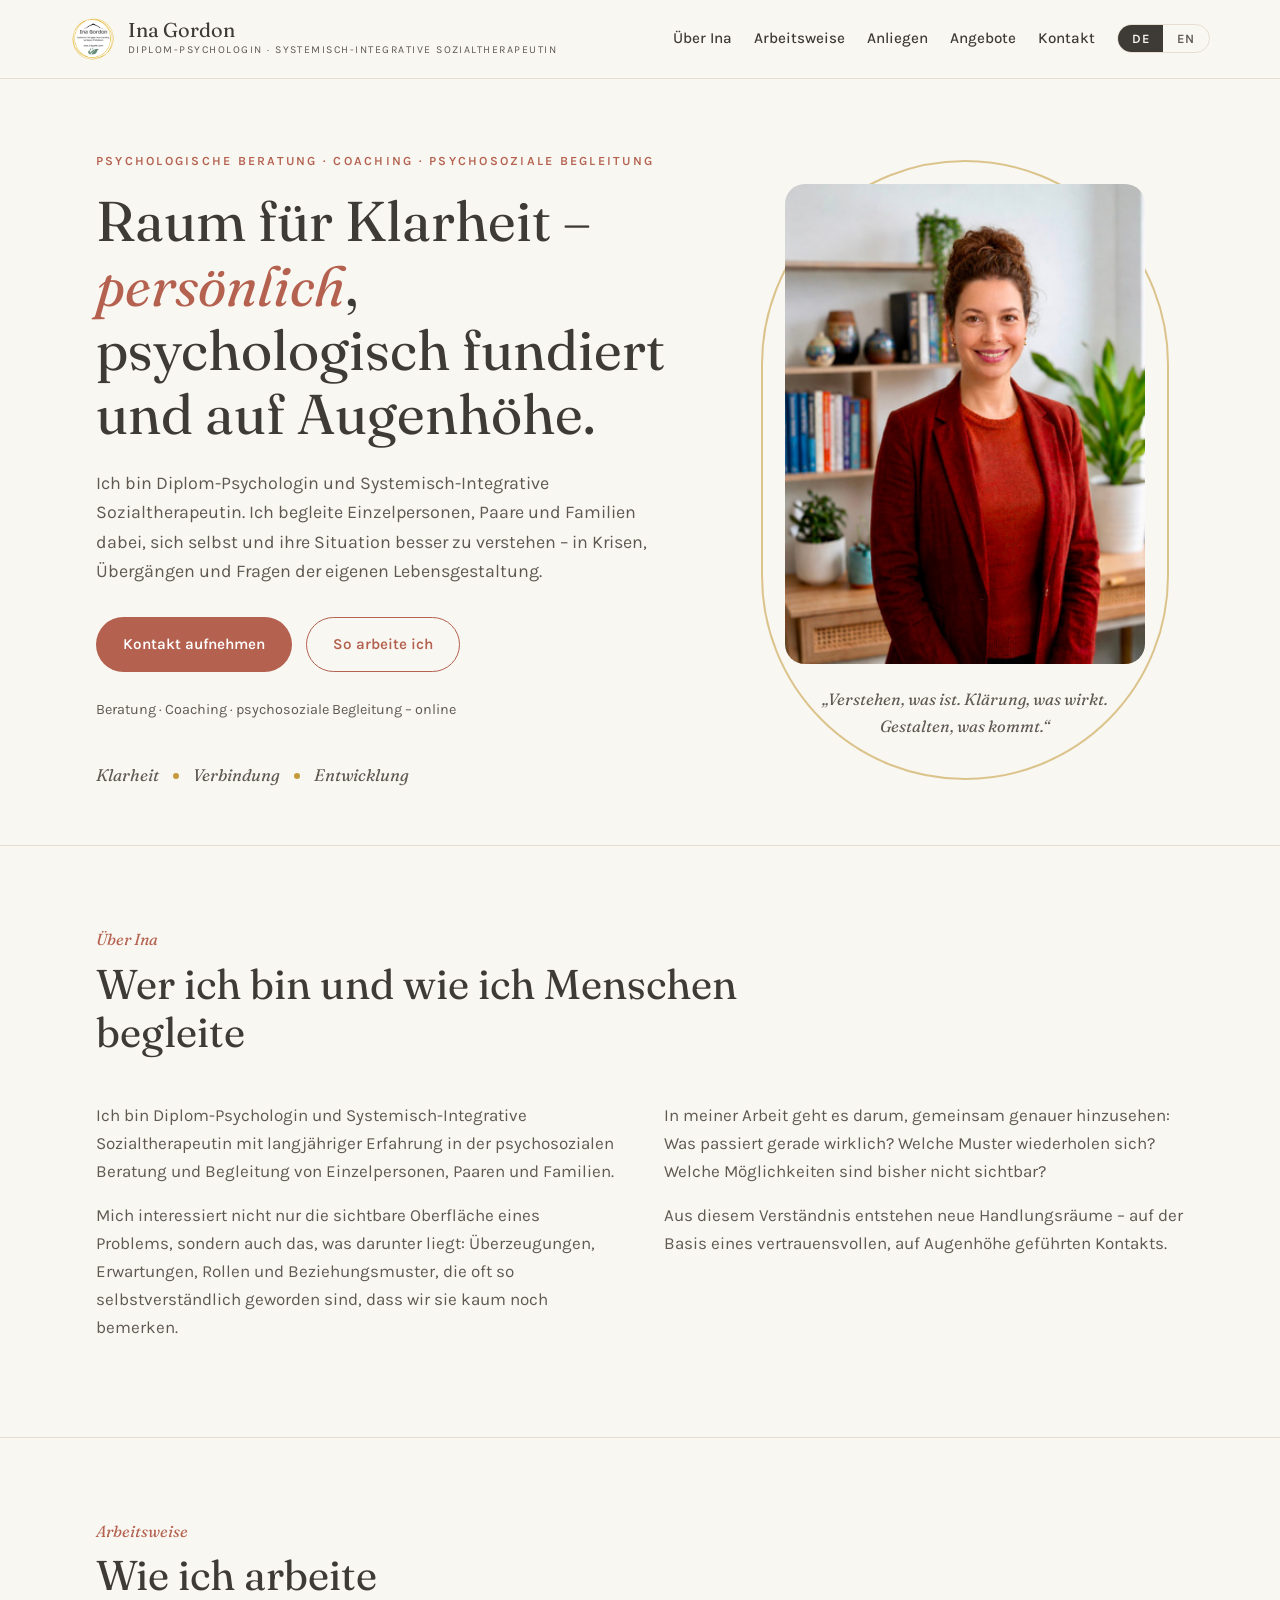
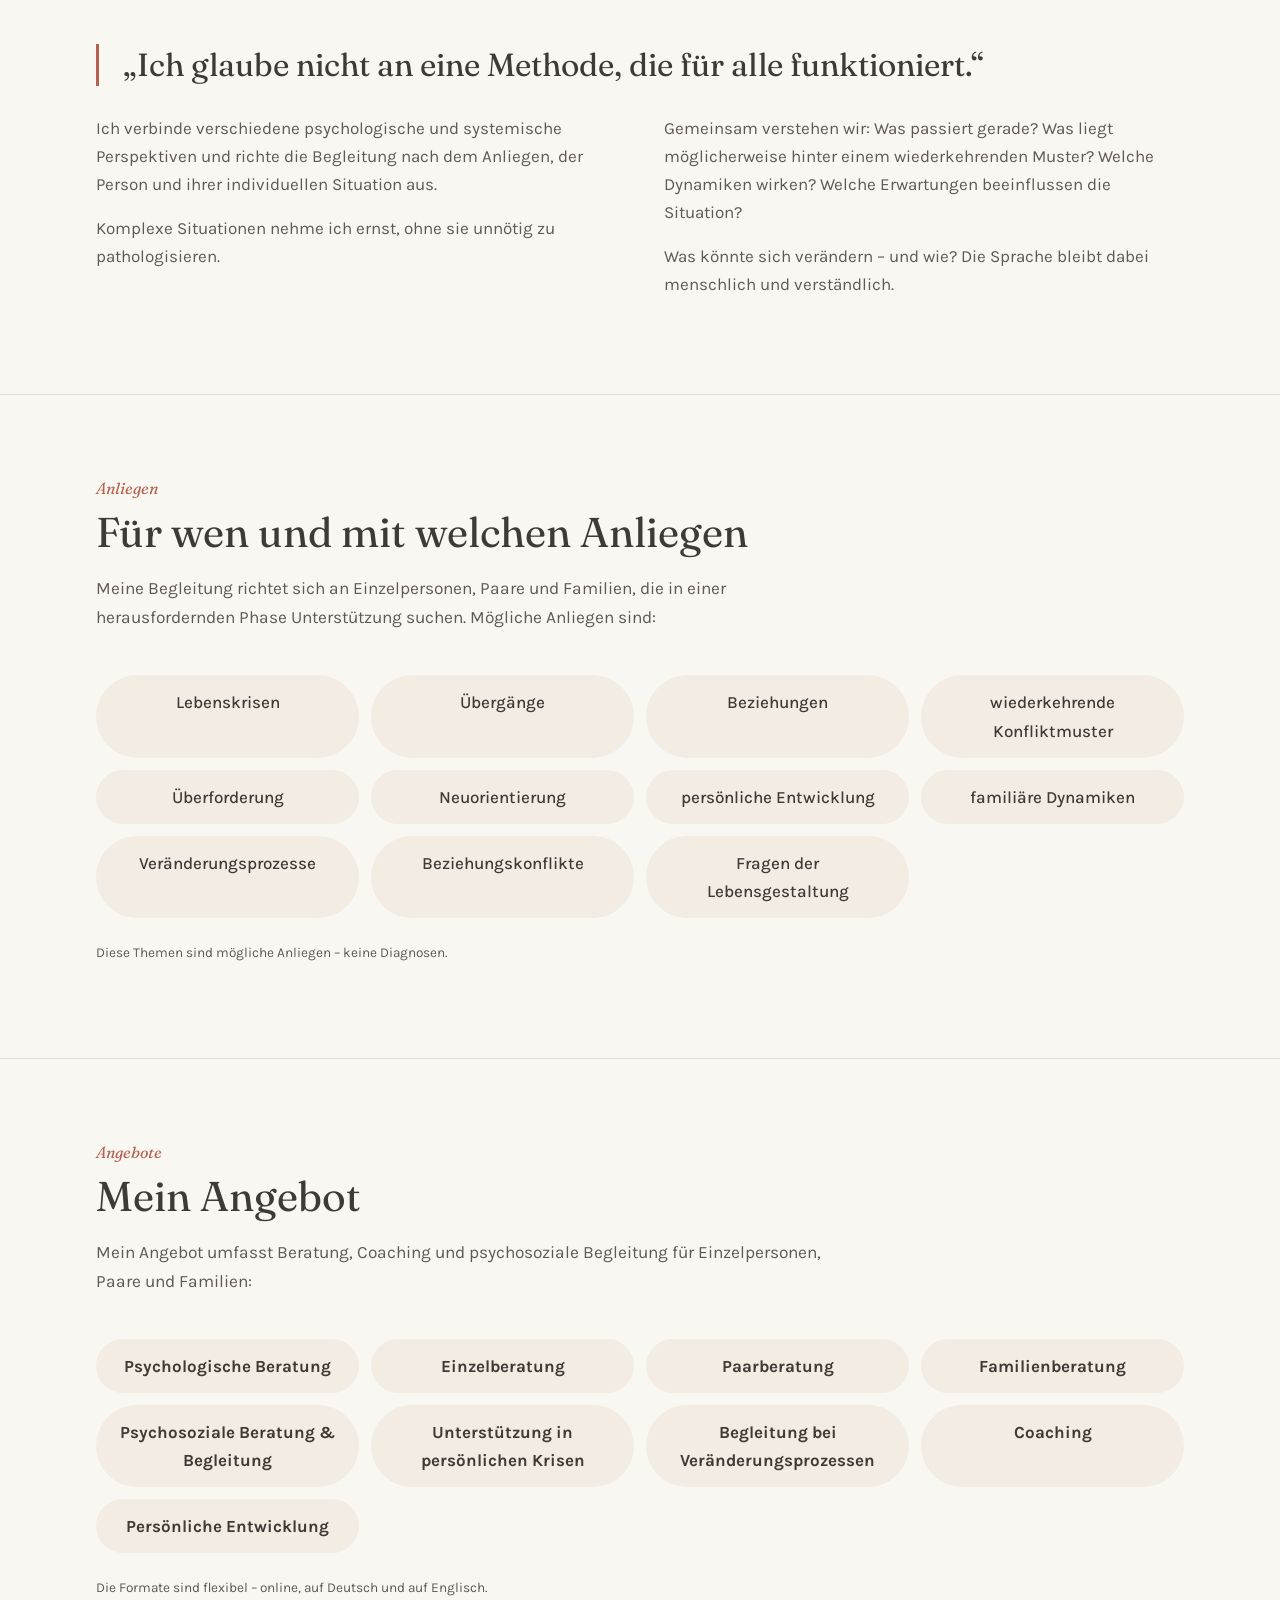
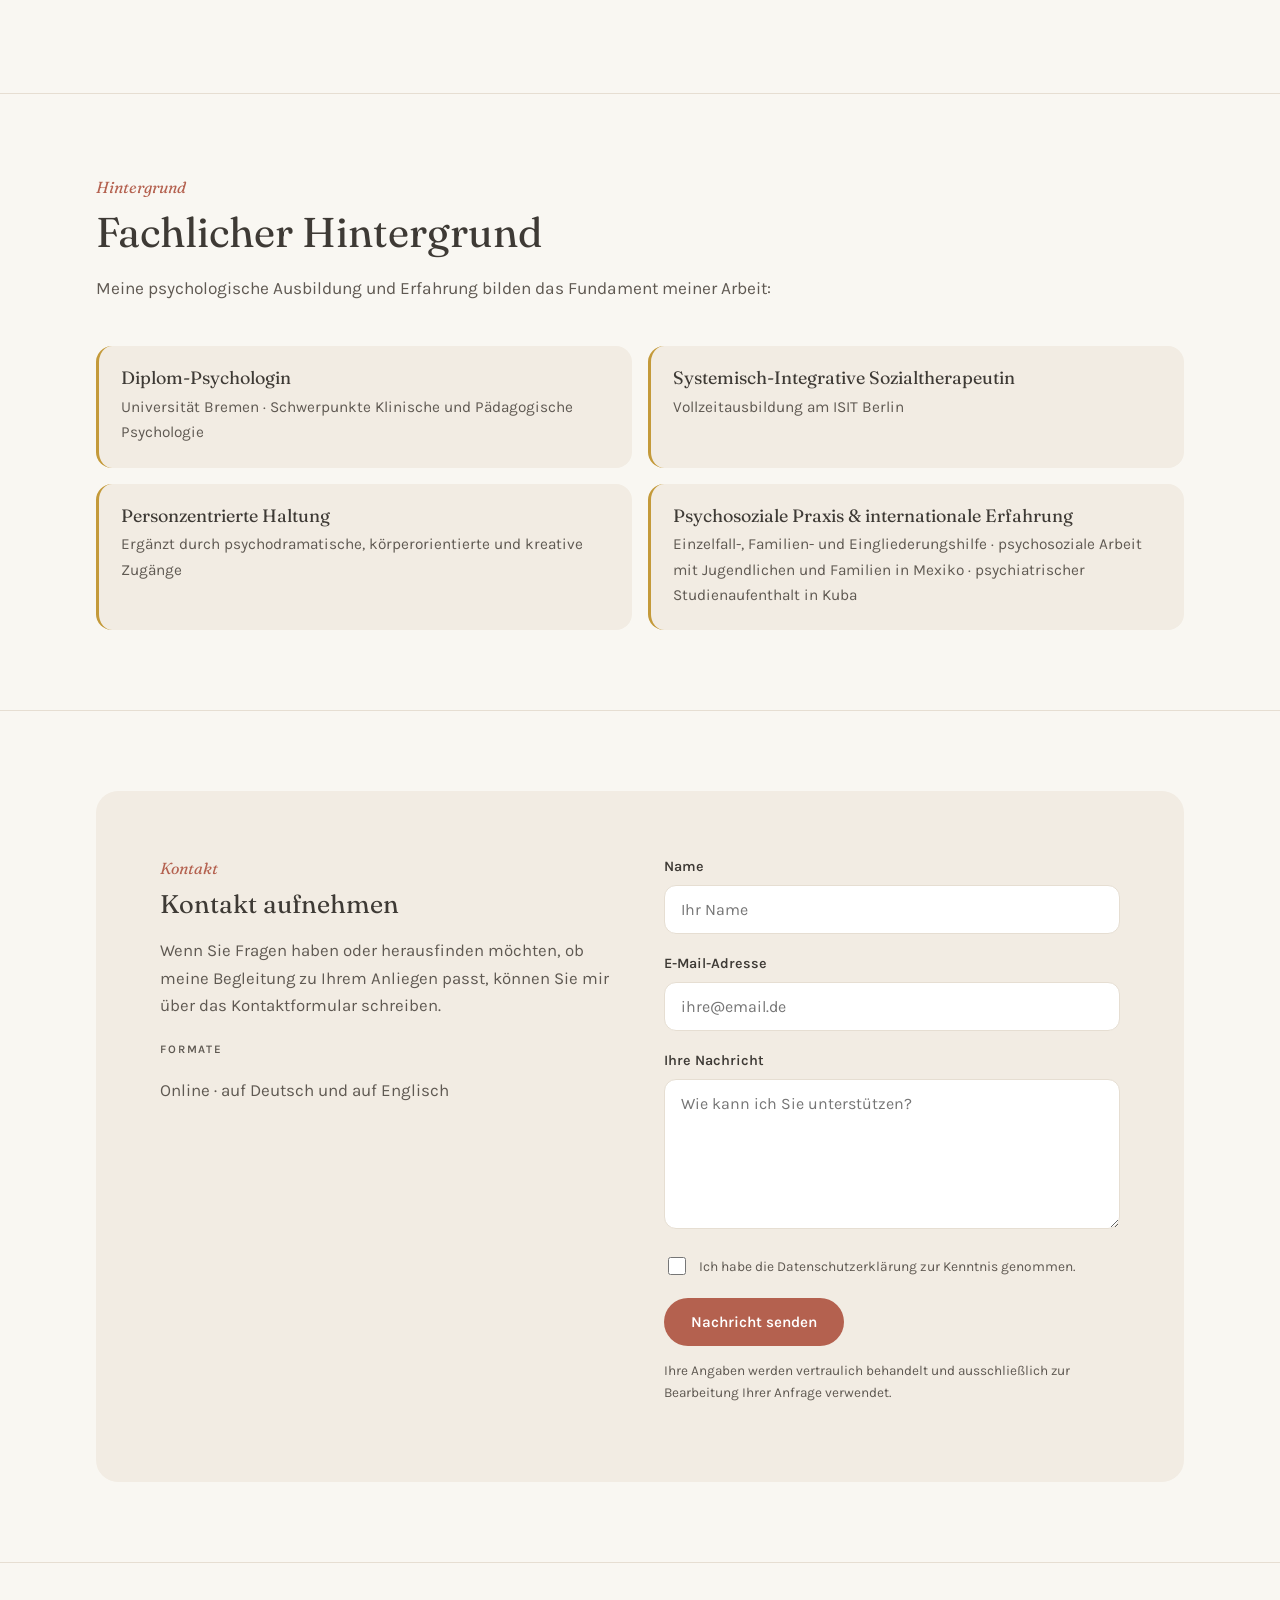
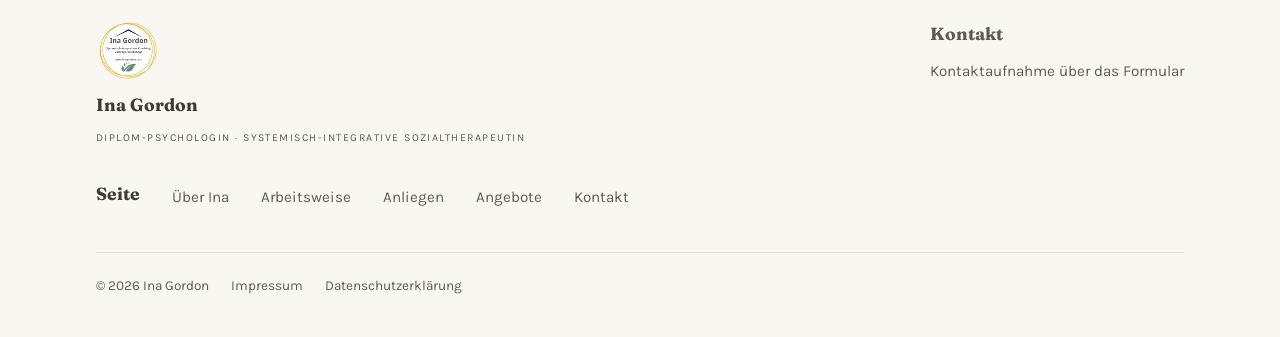
==== commit 31e58c38: "Remove address from marketing pages; switch to online-only format (DE+EN)" ====
--- a/index.html
+++ b/index.html
@@ -4,10 +4,10 @@
 <meta charset="UTF-8">
 <meta name="viewport" content="width=device-width, initial-scale=1.0">
 <title data-i18n="siteTitle">Ina Gordon – Diplom-Psychologin · Systemisch-Integrative Sozialtherapeutin</title>
-<meta name="description" content="Psychologische Beratung, Coaching und psychosoziale Begleitung für Einzelpersonen, Paare und Familien – von Diplom-Psychologin Ina Gordon in Berlin, online und vor Ort.">
+<meta name="description" content="Psychologische Beratung, Coaching und psychosoziale Begleitung für Einzelpersonen, Paare und Familien – von Diplom-Psychologin Ina Gordon, online.">
 <link rel="canonical" href="https://inagordon.com/">
 <meta property="og:title" content="Ina Gordon – Diplom-Psychologin · Systemisch-Integrative Sozialtherapeutin">
-<meta property="og:description" content="Psychologische Beratung, Coaching und psychosoziale Begleitung – online und vor Ort.">
+<meta property="og:description" content="Psychologische Beratung, Coaching und psychosoziale Begleitung – online.">
 <meta property="og:type" content="website">
 <meta property="og:url" content="https://inagordon.com/">
 <meta property="og:locale" content="de_DE">
@@ -58,7 +58,7 @@
         <a class="btn btn-primary" href="#kontakt" data-i18n="ctaPrimary">Kontakt aufnehmen</a>
         <a class="btn btn-ghost" href="#arbeitsweise" data-i18n="ctaSecondary">So arbeite ich</a>
       </div>
-      <p class="hero-note" data-i18n="heroNote">Beratung · Coaching · psychosoziale Begleitung – online und vor Ort</p>
+      <p class="hero-note" data-i18n="heroNote">Beratung · Coaching · psychosoziale Begleitung – online</p>
       <div class="motif">
         <span data-i18n="m1">Klarheit</span><span class="dot"></span>
         <span data-i18n="m2">Verbindung</span><span class="dot"></span>
@@ -158,7 +158,7 @@
       <span class="chip"><strong data-i18n="o8">Coaching</strong></span>
       <span class="chip"><strong data-i18n="o9">Persönliche Entwicklung</strong></span>
     </div>
-    <p class="form-note rv" data-i18n="angeboteNote" style="margin-top:20px">Die Formate sind flexibel – online und vor Ort, auf Deutsch und auf Englisch.</p>
+    <p class="form-note rv" data-i18n="angeboteNote" style="margin-top:20px">Die Formate sind flexibel – online, auf Deutsch und auf Englisch.</p>
   </div>
 </section>
 
@@ -199,10 +199,8 @@
         <span class="sec-num" data-i18n="kontaktNum">Kontakt</span>
         <h2 data-i18n="kontaktH" style="margin-bottom:18px">Kontakt aufnehmen</h2>
         <p class="lead" style="font-size:1.05rem;margin-bottom:8px" data-i18n="kontaktIntro">Wenn Sie Fragen haben oder herausfinden möchten, ob meine Begleitung zu Ihrem Anliegen passt, können Sie mir über das Kontaktformular schreiben.</p>
-        <div class="c-label" data-i18n="kontaktAns">Anschrift</div>
-        <address>Ina Gordon<br>Ostpreußendamm 22 A<br>12207 Berlin · <span data-i18n="country">Deutschland</span></address>
         <div class="c-label" data-i18n="kontaktFormate">Formate</div>
-        <p style="color:var(--ink-soft)" data-i18n="kontaktFormateTxt">Online und vor Ort · auf Deutsch und auf Englisch</p>
+        <p style="color:var(--ink-soft)" data-i18n="kontaktFormateTxt">Online · auf Deutsch und auf Englisch</p>
       </div>
       <div class="rv d1">
         <form id="contactForm" class="form" action="#" method="post" novalidate>
@@ -243,7 +241,6 @@
       </div>
       <div class="foot-address">
         <h4 data-i18n="footKontakt">Kontakt</h4>
-        Ina Gordon<br>Ostpreußendamm 22 A<br>12207 Berlin · <span data-i18n="country">Deutschland</span><br>
         <span data-i18n="footKontaktWeg">Kontaktaufnahme über das Formular</span>
       </div>
       <div class="foot links">
@@ -280,7 +277,7 @@
     heroH1: "Raum für Klarheit – <em>persönlich</em>, psychologisch fundiert und auf Augenhöhe.",
     heroLead: "Ich bin Diplom-Psychologin und Systemisch-Integrative Sozialtherapeutin. Ich begleite Einzelpersonen, Paare und Familien dabei, sich selbst und ihre Situation besser zu verstehen – in Krisen, Übergängen und Fragen der eigenen Lebensgestaltung.",
     ctaPrimary: "Kontakt aufnehmen", ctaSecondary: "So arbeite ich",
-    heroNote: "Beratung · Coaching · psychosoziale Begleitung – online und vor Ort", country: "Deutschland",
+    heroNote: "Beratung · Coaching · psychosoziale Begleitung – online",
     m1: "Klarheit", m2: "Verbindung", m3: "Entwicklung",
     heroQuote: "„Verstehen, was ist. Klärung, was wirkt. Gestalten, was kommt.“",
     ueberNum: "Über Ina", ueberH: "Wer ich bin und wie ich Menschen begleite",
@@ -301,7 +298,7 @@
     angeboteNum: "Angebote", angeboteH: "Mein Angebot",
     angeboteIntro: "Mein Angebot umfasst Beratung, Coaching und psychosoziale Begleitung für Einzelpersonen, Paare und Familien:",
     o1: "Psychologische Beratung", o2: "Einzelberatung", o3: "Paarberatung", o4: "Familienberatung", o5: "Psychosoziale Beratung & Begleitung", o6: "Unterstützung in persönlichen Krisen", o7: "Begleitung bei Veränderungsprozessen", o8: "Coaching", o9: "Persönliche Entwicklung",
-    angeboteNote: "Die Formate sind flexibel – online und vor Ort, auf Deutsch und auf Englisch.",
+    angeboteNote: "Die Formate sind flexibel – online, auf Deutsch und auf Englisch.",
     hgNum: "Hintergrund", hgH: "Fachlicher Hintergrund",
     hgIntro: "Meine psychologische Ausbildung und Erfahrung bilden das Fundament meiner Arbeit:",
     q1: "Diplom-Psychologin", q1d: "Universität Bremen · Schwerpunkte Klinische und Pädagogische Psychologie",
@@ -310,7 +307,7 @@
     q4: "Psychosoziale Praxis & internationale Erfahrung", q4d: "Einzelfall-, Familien- und Eingliederungshilfe · psychosoziale Arbeit mit Jugendlichen und Familien in Mexiko · psychiatrischer Studienaufenthalt in Kuba",
     kontaktNum: "Kontakt", kontaktH: "Kontakt aufnehmen",
     kontaktIntro: "Wenn Sie Fragen haben oder herausfinden möchten, ob meine Begleitung zu Ihrem Anliegen passt, können Sie mir über das Kontaktformular schreiben.",
-    kontaktAns: "Anschrift", kontaktFormate: "Formate", kontaktFormateTxt: "Online und vor Ort · auf Deutsch und auf Englisch",
+    kontaktFormate: "Formate", kontaktFormateTxt: "Online · auf Deutsch und auf Englisch",
     fName: "Name", fNamePh: "Ihr Name", fEmail: "E-Mail-Adresse", fEmailPh: "ihre@email.de", fMsg: "Ihre Nachricht", fMsgPh: "Wie kann ich Sie unterstützen?",
     fDsgvo: "Ich habe die Datenschutzerklärung zur Kenntnis genommen.", fSend: "Nachricht senden",
     fNote: "Ihre Angaben werden vertraulich behandelt und ausschließlich zur Bearbeitung Ihrer Anfrage verwendet.",
@@ -329,7 +326,7 @@
     heroH1: "Space for Clarity – <em>personal</em>, psychologically grounded, on equal terms.",
     heroLead: "I am a psychologist and systemic-integrative social therapist. I support individuals, couples, and families in understanding themselves and their situation more deeply – through crises, transitions, and questions of how to shape one's own life.",
     ctaPrimary: "Get in touch", ctaSecondary: "How I work",
-    heroNote: "Counselling · Coaching · Psychosocial support – online and in person", country: "Germany",
+    heroNote: "Counselling · Coaching · Psychosocial support – online",
     m1: "Clarity", m2: "Connection", m3: "Development",
     heroQuote: "“Understand what is. Clarify what works. Shape what comes.”",
     ueberNum: "About", ueberH: "Who I am and how I work with people",
@@ -350,7 +347,7 @@
     angeboteNum: "Offerings", angeboteH: "My offering",
     angeboteIntro: "My offering comprises counselling, coaching, and psychosocial support for individuals, couples, and families:",
     o1: "Psychological counselling", o2: "Individual counselling", o3: "Couples counselling", o4: "Family counselling", o5: "Psychosocial counselling & support", o6: "Support in personal crises", o7: "Support through change processes", o8: "Coaching", o9: "Personal development",
-    angeboteNote: "Formats are flexible – online and in person, in German and in English.",
+    angeboteNote: "Formats are flexible – online, in German and in English.",
     hgNum: "Background", hgH: "Professional background",
     hgIntro: "My psychological training and experience form the foundation of my work:",
     q1: "Psychologist (Diploma)", q1d: "University of Bremen · focus on clinical and educational psychology",
@@ -359,7 +356,7 @@
     q4: "Psychosocial practice & international experience", q4d: "Individual, family, and integration support · psychosocial work with young people and families in Mexico · psychiatric study placement in Cuba",
     kontaktNum: "Contact", kontaktH: "Get in touch",
     kontaktIntro: "If you have questions or would like to find out whether my support suits your concern, you can write to me via the contact form.",
-    kontaktAns: "Address", kontaktFormate: "Formats", kontaktFormateTxt: "Online and in person · in German and in English",
+    kontaktFormate: "Formats", kontaktFormateTxt: "Online · in German and in English",
     fName: "Name", fNamePh: "Your name", fEmail: "Email address", fEmailPh: "you@email.com", fMsg: "Your message", fMsgPh: "How can I support you?",
     fDsgvo: "I have read the privacy policy.", fSend: "Send message",
     fNote: "Your details are treated confidentially and used only to respond to your enquiry.",
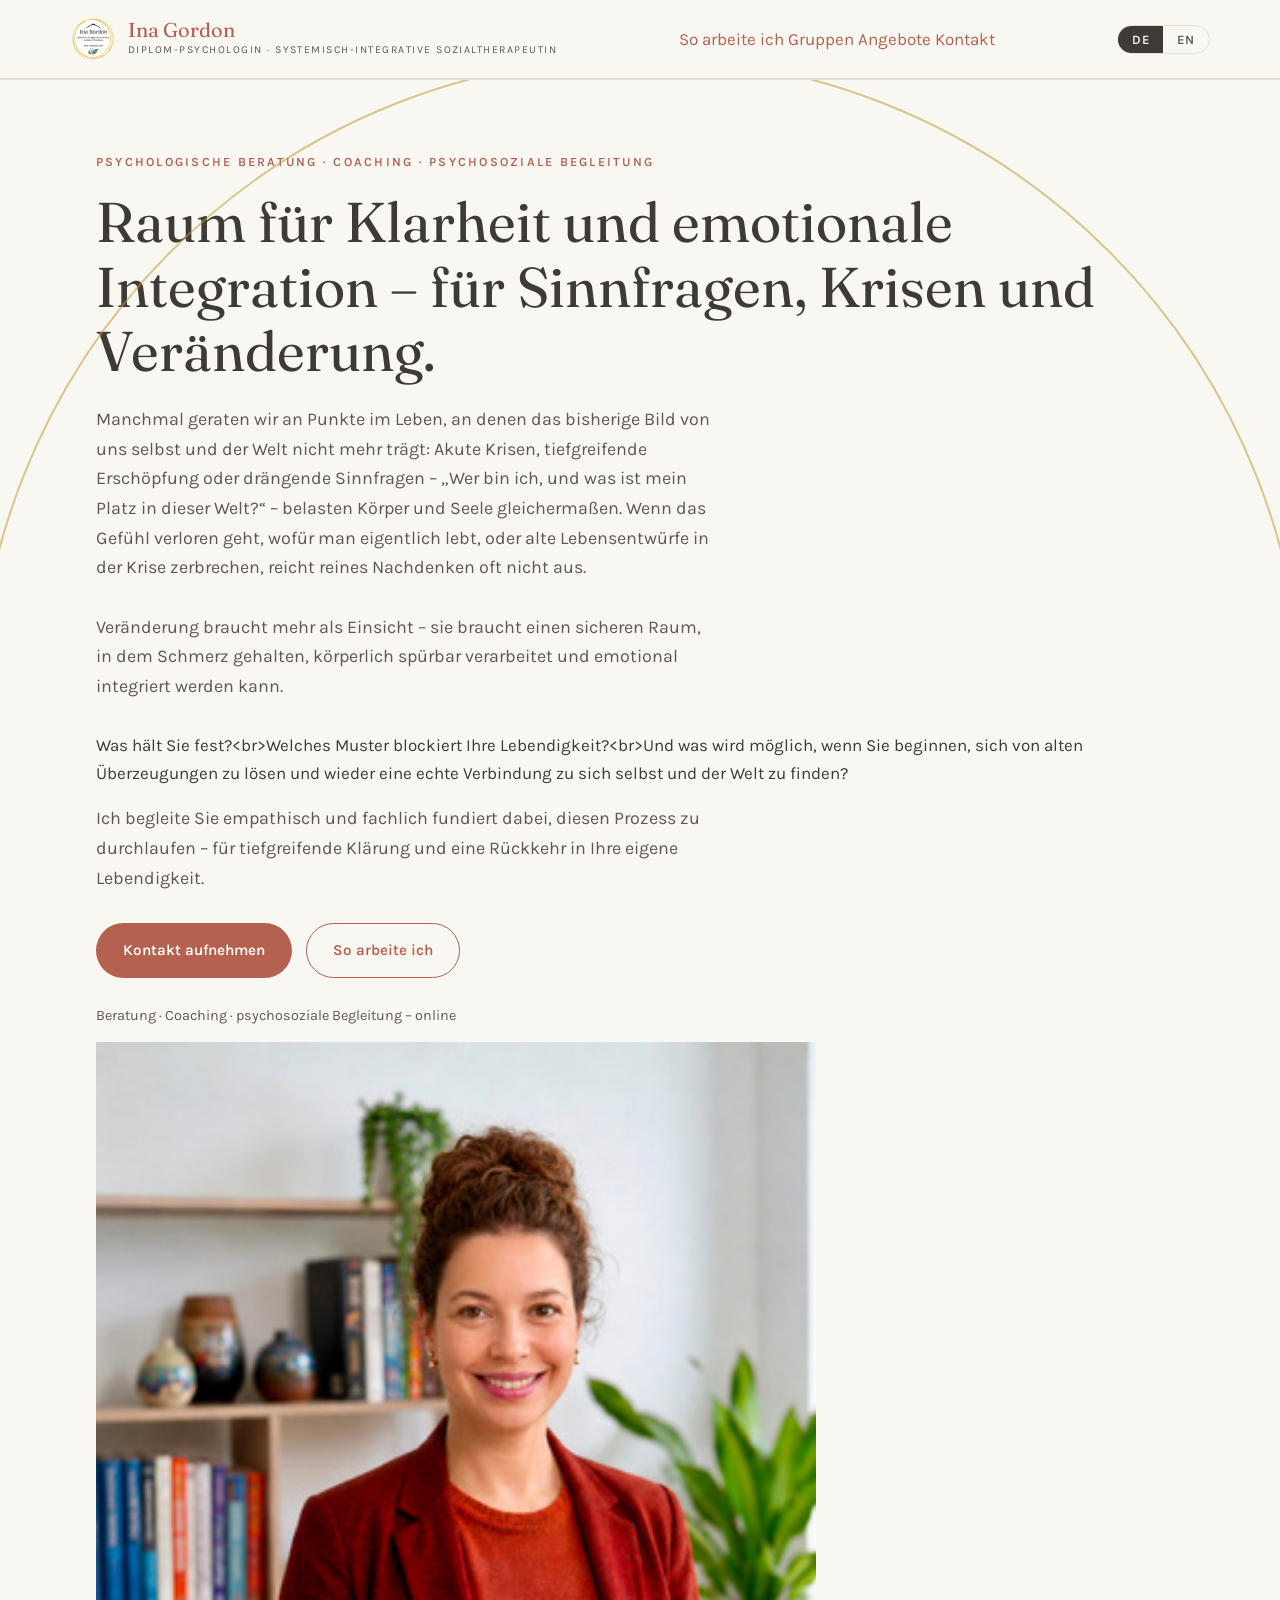
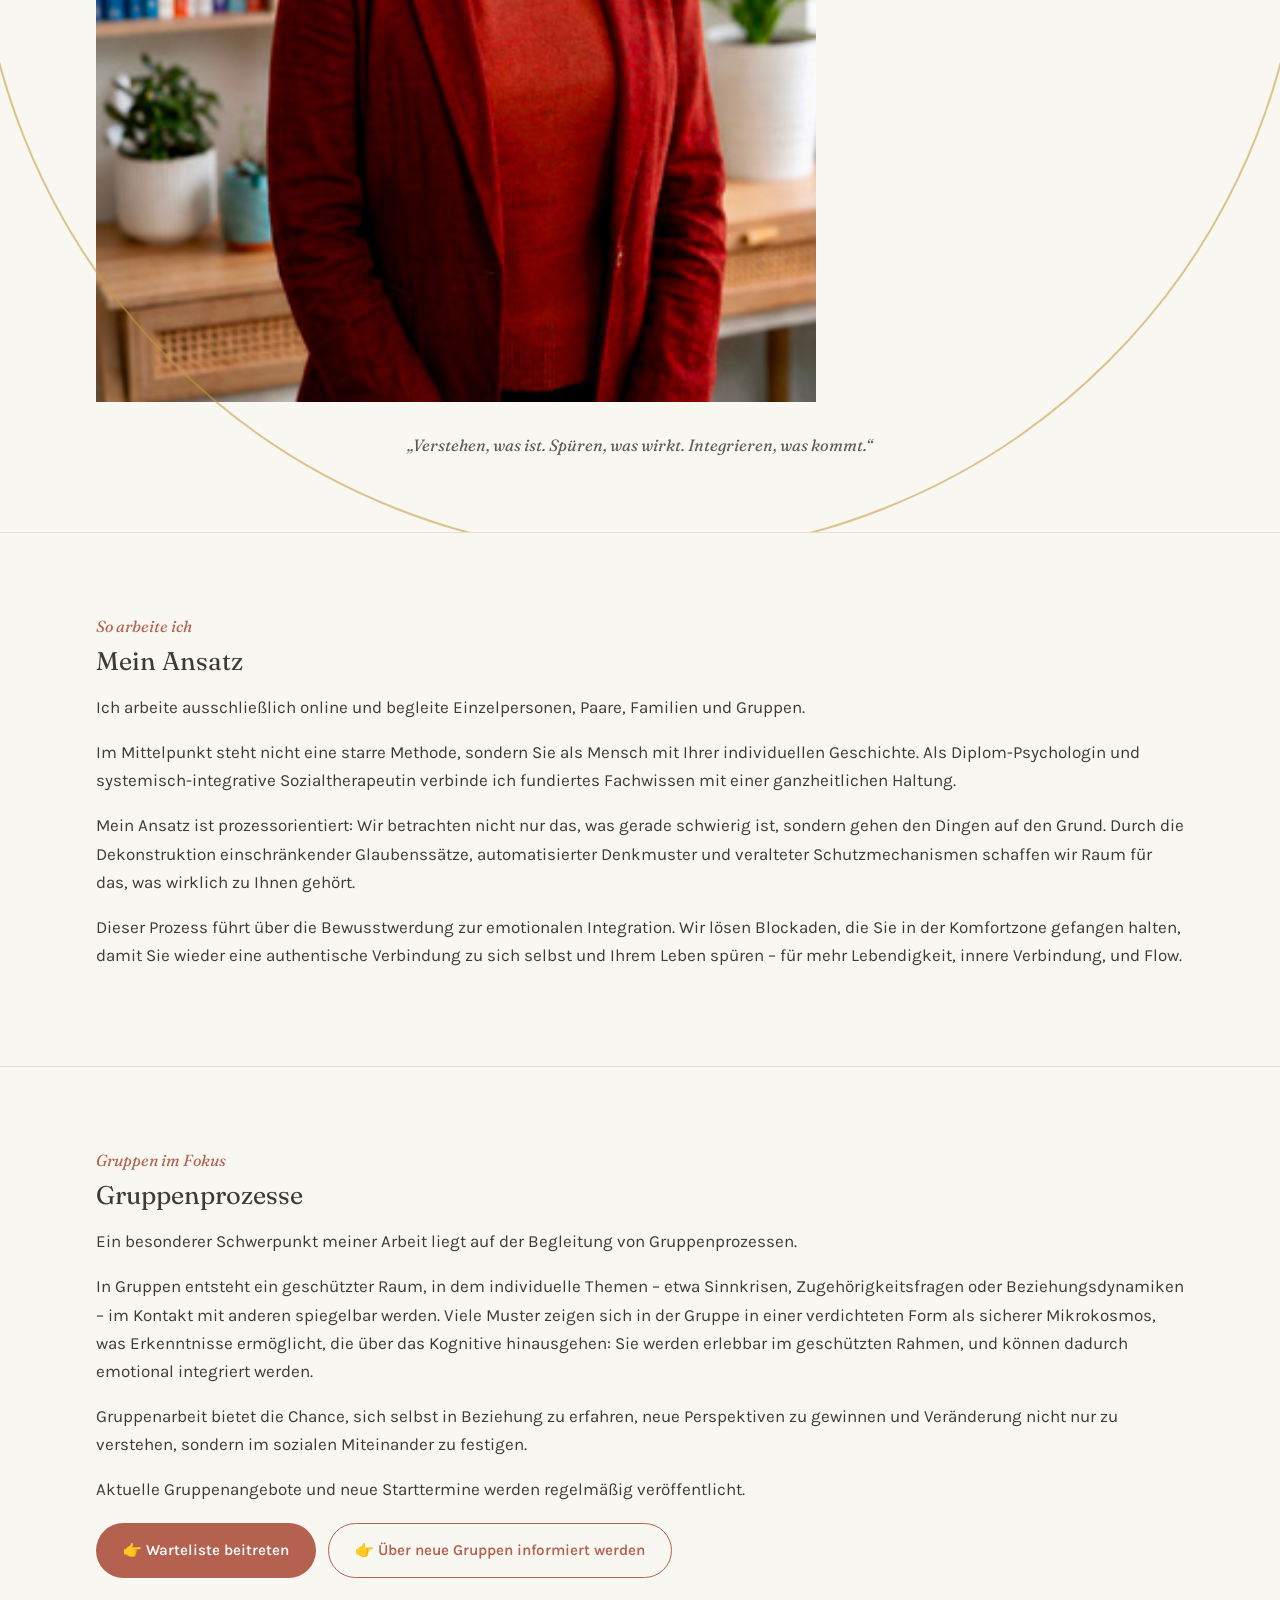
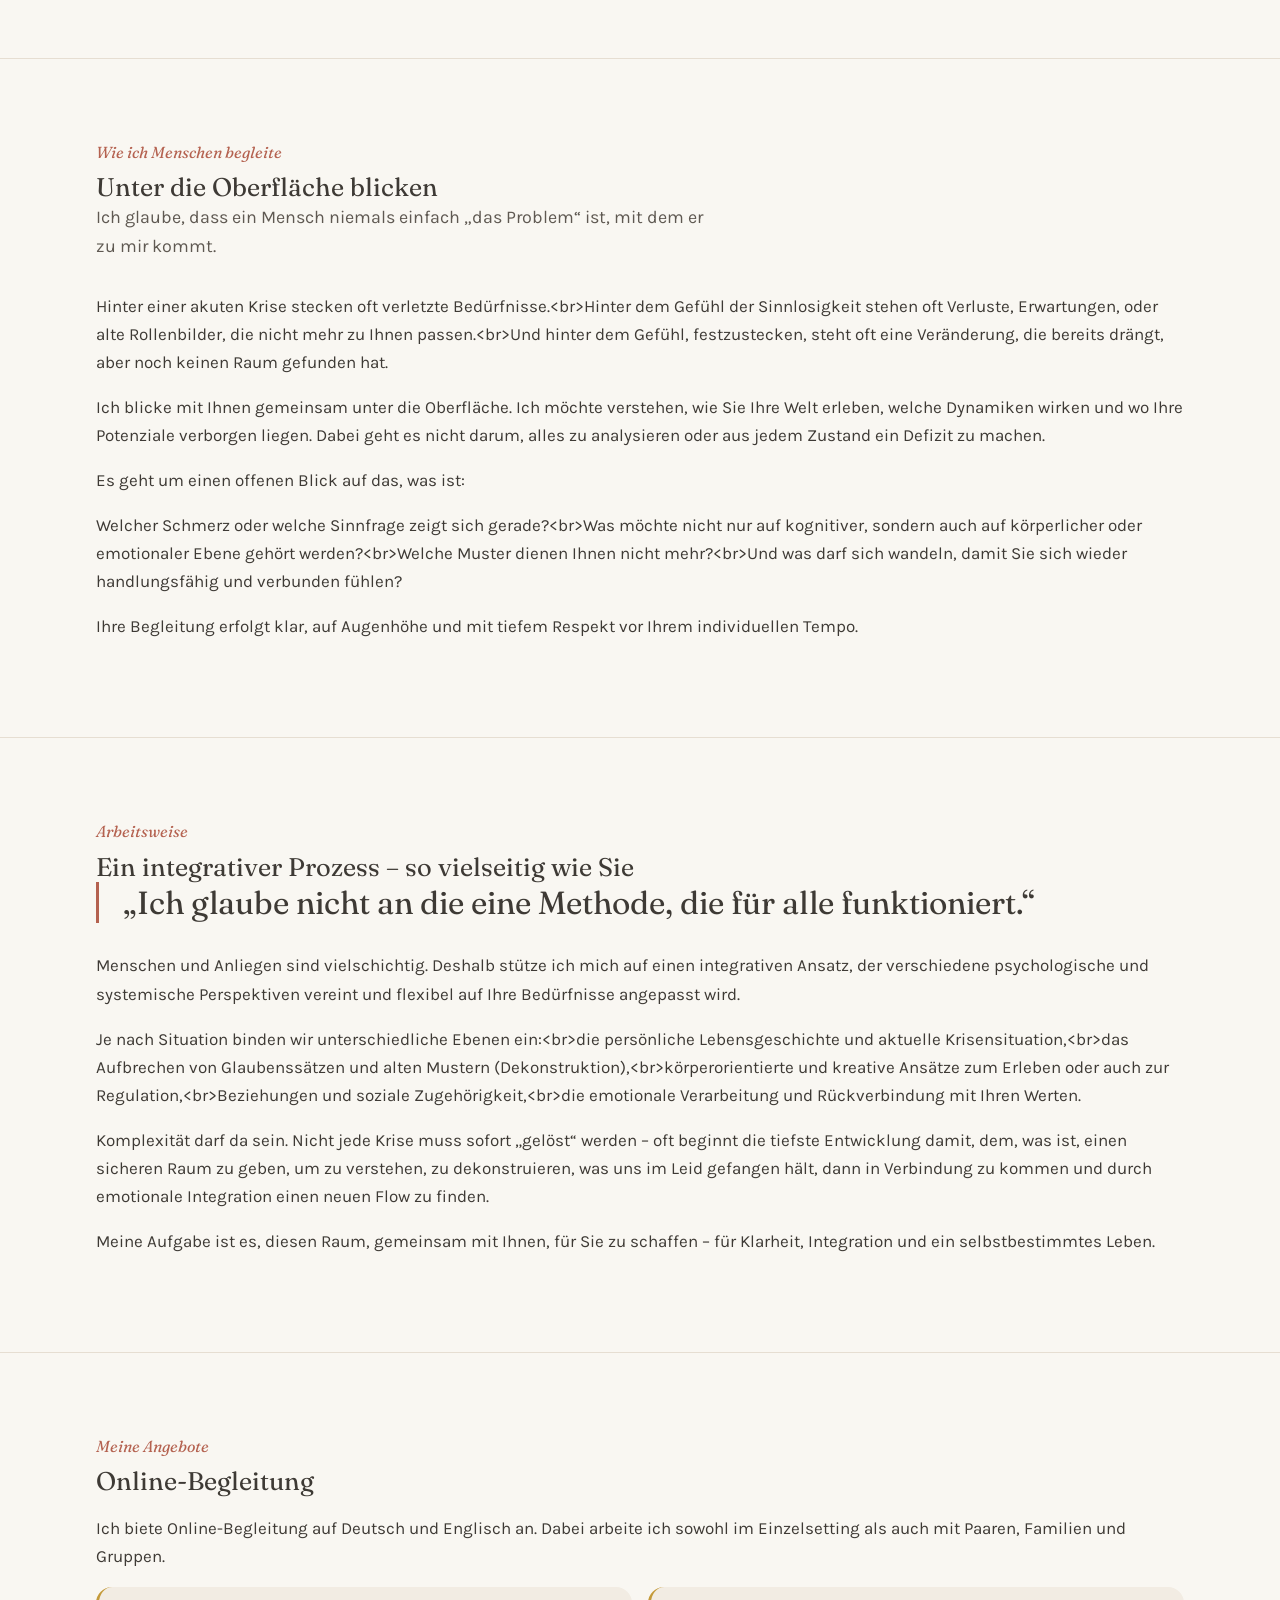
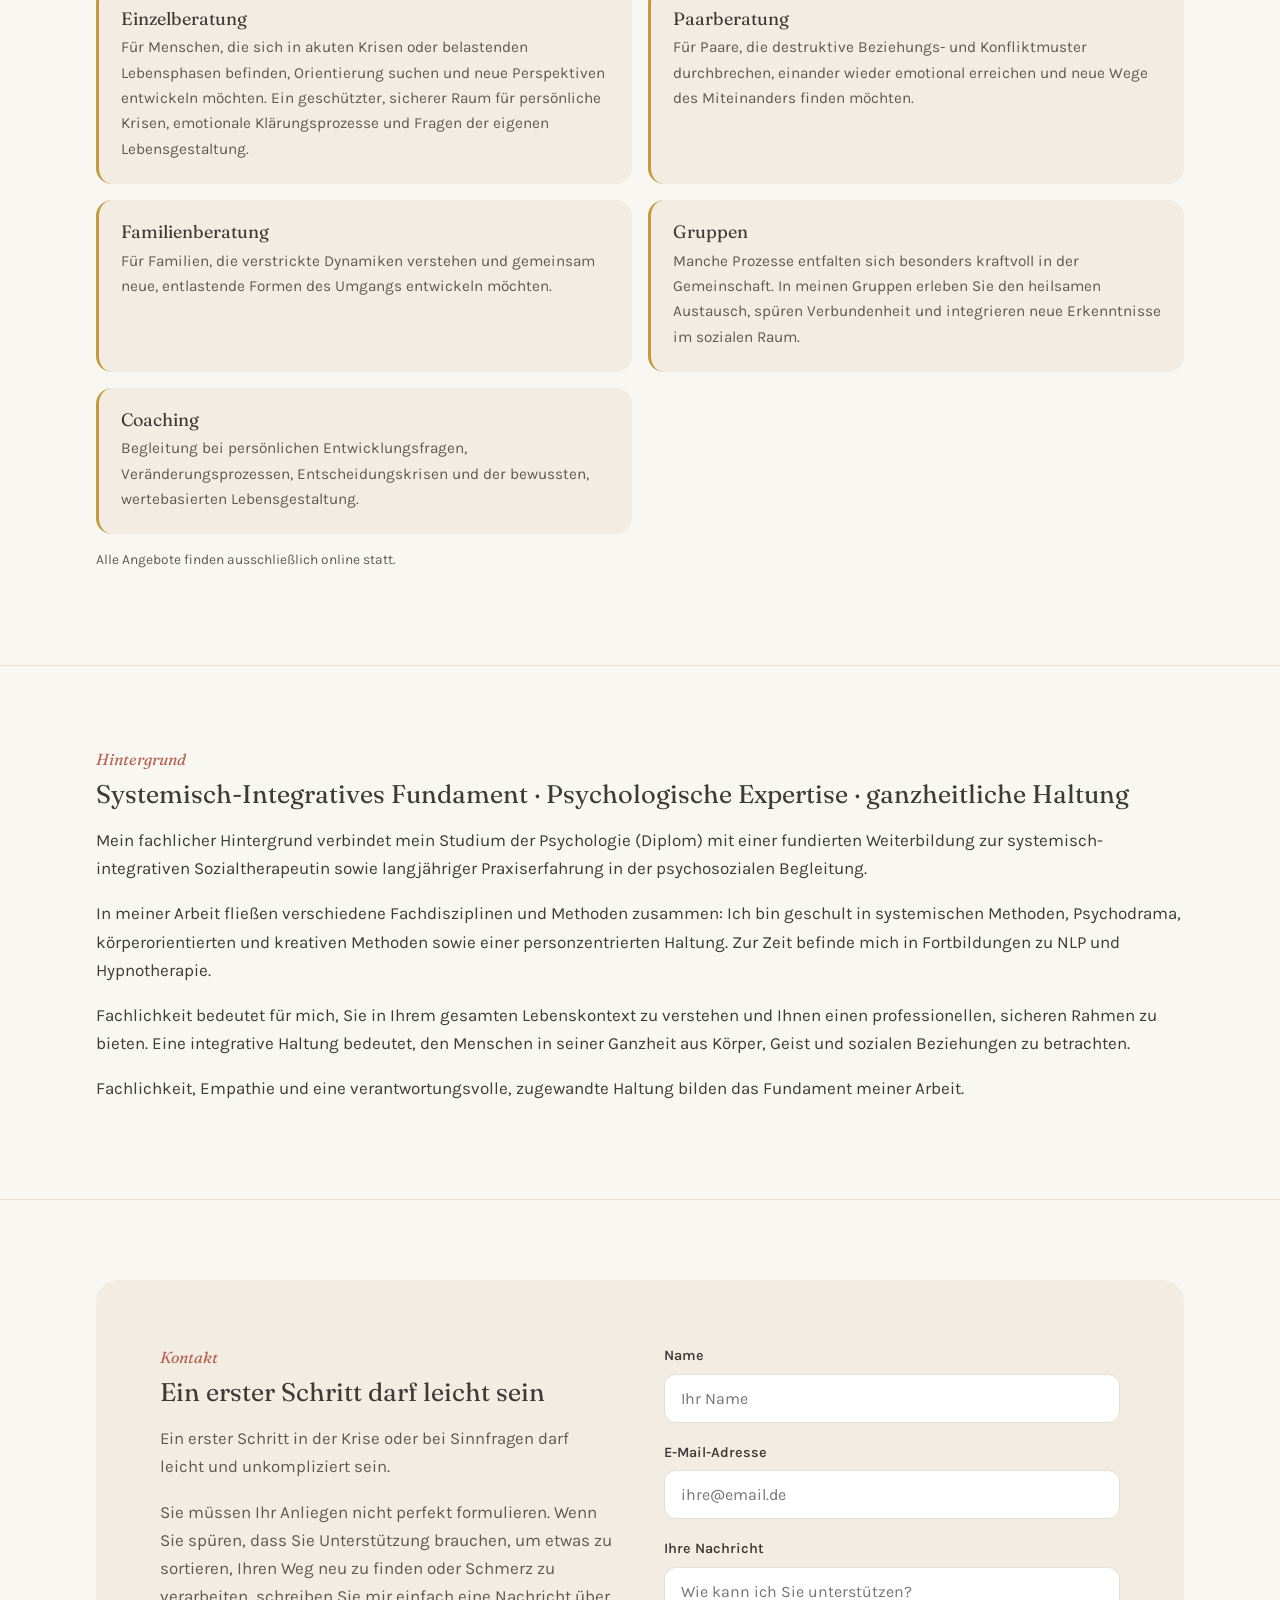
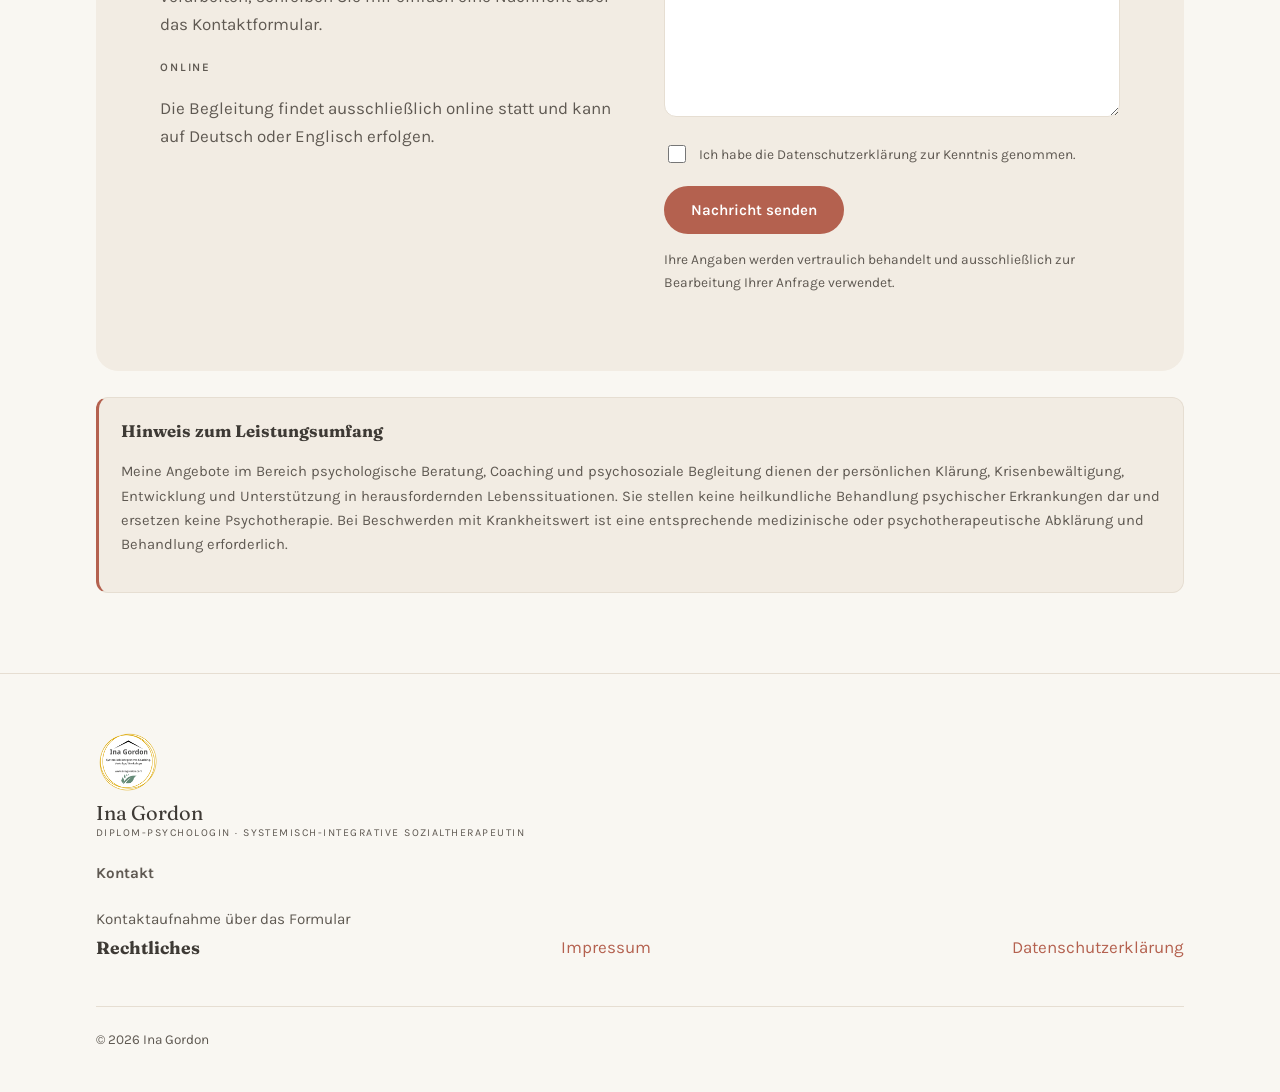
==== commit a9e4bb9f: "Replace content with new positioning: emotional integration, Gruppen im Fokus, integrative Arbeitswe" ====
--- a/index.html
+++ b/index.html
@@ -4,15 +4,15 @@
 <meta charset="UTF-8">
 <meta name="viewport" content="width=device-width, initial-scale=1.0">
 <title data-i18n="siteTitle">Ina Gordon – Diplom-Psychologin · Systemisch-Integrative Sozialtherapeutin</title>
-<meta name="description" content="Psychologische Beratung, Coaching und psychosoziale Begleitung für Einzelpersonen, Paare und Familien – von Diplom-Psychologin Ina Gordon, online.">
+<meta name="description" content="Psychologische Beratung, Coaching und psychosoziale Begleitung für Einzelpersonen, Paare, Familien und Gruppen – online, von Diplom-Psychologin Ina Gordon.">
 <link rel="canonical" href="https://inagordon.com/">
 <meta property="og:title" content="Ina Gordon – Diplom-Psychologin · Systemisch-Integrative Sozialtherapeutin">
 <meta property="og:description" content="Psychologische Beratung, Coaching und psychosoziale Begleitung – online.">
 <meta property="og:type" content="website">
 <meta property="og:url" content="https://inagordon.com/">
+<meta property="og:image" content="apple-touch-icon.png">
 <meta property="og:locale" content="de_DE">
 <meta property="og:locale:alternate" content="en_US">
-<meta property="og:image" content="https://inagordon.com/apple-touch-icon.png">
 <meta name="theme-color" content="#f9f7f2">
 <link rel="icon" type="image/png" href="apple-touch-icon.png">
 <link rel="apple-touch-icon" href="apple-touch-icon.png">
@@ -20,372 +20,416 @@
 <link rel="preconnect" href="https://fonts.gstatic.com" crossorigin>
 <link href="https://fonts.googleapis.com/css2?family=Fraunces:ital,wght@0,300;0,400;0,500;0,600;1,300;1,400&family=Karla:wght@300;400;500;600;700&display=swap" rel="stylesheet">
 <link rel="stylesheet" href="css/site.css">
-
 </head>
 <body>
 <header class="site">
   <div class="wrap nav">
-    <div class="brand">
-      <img src="logo.png" alt="Ina Gordon">
+    <a class="brand" href="#top" aria-label="Ina Gordon">
+      <img src="logo.png" alt="Logo Ina Gordon">
       <div>
         <div class="brand-name">Ina Gordon</div>
         <div class="brand-sub" data-i18n="brandSub">Diplom-Psychologin · Systemisch-Integrative Sozialtherapeutin</div>
       </div>
-    </div>
-    <button id="navToggle" aria-expanded="false" aria-label="Menü" data-i18n-aria="menu">☰</button>
-    <nav class="main" id="nav" aria-label="Hauptnavigation">
-      <a href="#ueber" data-i18n="navUeber">Über Ina</a>
-      <a href="#arbeitsweise" data-i18n="navArbeit">Arbeitsweise</a>
-      <a href="#anliegen" data-i18n="navAnliegen">Anliegen</a>
+    </a>
+    <nav id="nav" class="nav-links" aria-label="Hauptnavigation">
+      <a href="#arbeiten" data-i18n="navArbeit">So arbeite ich</a>
+      <a href="#gruppen" data-i18n="navGruppen">Gruppen</a>
       <a href="#angebote" data-i18n="navAngebote">Angebote</a>
       <a href="#kontakt" data-i18n="navKontakt">Kontakt</a>
+    </nav>
+    <div class="nav-right">
       <span class="lang" role="group" aria-label="Sprache / Language">
         <button data-lang="de" aria-pressed="true">DE</button>
         <button data-lang="en" aria-pressed="false">EN</button>
       </span>
-    </nav>
+      <button id="navToggle" class="burger" aria-label="Menü öffnen" aria-expanded="false"><span></span><span></span></button>
+    </div>
   </div>
 </header>
 
 <!-- HERO -->
-<section class="hero" style="border-top:0">
-  <div class="wrap grid">
-    <div class="rv">
+<section id="top" class="hero rv">
+  <div class="wrap hero-grid">
+    <div class="hero-text">
       <p class="eyebrow" data-i18n="heroEyebrow">Psychologische Beratung · Coaching · Psychosoziale Begleitung</p>
-      <h1 data-i18n-html="heroH1">Raum für Klarheit – <em>persönlich</em>, psychologisch fundiert und auf Augenhöhe.</h1>
-      <p class="lead" data-i18n="heroLead">Ich bin Diplom-Psychologin und Systemisch-Integrative Sozialtherapeutin. Ich begleite Einzelpersonen, Paare und Familien dabei, sich selbst und ihre Situation besser zu verstehen – in Krisen, Übergängen und Fragen der eigenen Lebensgestaltung.</p>
+      <h1 data-i18n="heroH1">Raum für Klarheit und emotionale Integration – für Sinnfragen, Krisen und Veränderung.</h1>
+      <p class="lead" data-i18n="heroLead">Manchmal geraten wir an Punkte im Leben, an denen das bisherige Bild von uns selbst und der Welt nicht mehr trägt: Akute Krisen, tiefgreifende Erschöpfung oder drängende Sinnfragen – „Wer bin ich, und was ist mein Platz in dieser Welt?“ – belasten Körper und Seele gleichermaßen. Wenn das Gefühl verloren geht, wofür man eigentlich lebt, oder alte Lebensentwürfe in der Krise zerbrechen, reicht reines Nachdenken oft nicht aus.</p>
+      <p class="lead" data-i18n="heroLead2">Veränderung braucht mehr als Einsicht – sie braucht einen sicheren Raum, in dem Schmerz gehalten, körperlich spürbar verarbeitet und emotional integriert werden kann.</p>
+      <p class="hero-questions" data-i18n="heroQuestions">Was hält Sie fest?<br>Welches Muster blockiert Ihre Lebendigkeit?<br>Und was wird möglich, wenn Sie beginnen, sich von alten Überzeugungen zu lösen und wieder eine echte Verbindung zu sich selbst und der Welt zu finden?</p>
+      <p class="lead" data-i18n="heroLead3">Ich begleite Sie empathisch und fachlich fundiert dabei, diesen Prozess zu durchlaufen – für tiefgreifende Klärung und eine Rückkehr in Ihre eigene Lebendigkeit.</p>
       <div class="cta">
         <a class="btn btn-primary" href="#kontakt" data-i18n="ctaPrimary">Kontakt aufnehmen</a>
-        <a class="btn btn-ghost" href="#arbeitsweise" data-i18n="ctaSecondary">So arbeite ich</a>
+        <a class="btn btn-ghost" href="#arbeiten" data-i18n="ctaSecondary">So arbeite ich</a>
       </div>
       <p class="hero-note" data-i18n="heroNote">Beratung · Coaching · psychosoziale Begleitung – online</p>
-      <div class="motif">
-        <span data-i18n="m1">Klarheit</span><span class="dot"></span>
-        <span data-i18n="m2">Verbindung</span><span class="dot"></span>
-        <span data-i18n="m3">Entwicklung</span>
-      </div>
-    </div>
-    <div class="hero-media rv d1">
-      <div class="halo" aria-hidden="true"></div>
-      <img src="portrait.png" alt="Ina Gordon, Diplom-Psychologin">
-      <p class="quote" data-i18n="heroQuote">„Verstehen, was ist. Klärung, was wirkt. Gestalten, was kommt.“</p>
-    </div>
-  </div>
-</section>
-
-<!-- ÜBER -->
-<section id="ueber">
-  <div class="wrap">
-    <div class="sec-head rv">
-      <span class="sec-num" data-i18n="ueberNum">Über Ina</span>
-      <h2 data-i18n="ueberH">Wer ich bin und wie ich Menschen begleite</h2>
-    </div>
-    <div class="two">
-      <div class="body-text rv">
-        <p data-i18n="ueberP1">Ich bin Diplom-Psychologin und Systemisch-Integrative Sozialtherapeutin mit langjähriger Erfahrung in der psychosozialen Beratung und Begleitung von Einzelpersonen, Paaren und Familien.</p>
-        <p data-i18n="ueberP2">Mich interessiert nicht nur die sichtbare Oberfläche eines Problems, sondern auch das, was darunter liegt: Überzeugungen, Erwartungen, Rollen und Beziehungsmuster, die oft so selbstverständlich geworden sind, dass wir sie kaum noch bemerken.</p>
-      </div>
-      <div class="body-text rv d1">
-        <p data-i18n="ueberP3">In meiner Arbeit geht es darum, gemeinsam genauer hinzusehen: Was passiert gerade wirklich? Welche Muster wiederholen sich? Welche Möglichkeiten sind bisher nicht sichtbar?</p>
-        <p data-i18n="ueberP4">Aus diesem Verständnis entstehen neue Handlungsräume – auf der Basis eines vertrauensvollen, auf Augenhöhe geführten Kontakts.</p>
+    </div>
+    <div class="hero-photo">
+      <div class="halo"></div>
+      <img src="portrait.png" alt="Porträt von Ina Gordon" width="720" height="960">
+      <p class="quote" data-i18n="heroQuote">„Verstehen, was ist. Spüren, was wirkt. Integrieren, was kommt.“</p>
+    </div>
+  </div>
+</section>
+
+<!-- SO ARBEITE ICH -->
+<section id="arbeiten" class="sec rv">
+  <div class="wrap">
+    <span class="sec-num" data-i18n="arbeitNum">So arbeite ich</span>
+    <h2 data-i18n="arbeitH">Mein Ansatz</h2>
+    <div class="cols">
+      <div>
+        <p data-i18n="arbeitP1">Ich arbeite ausschließlich online und begleite Einzelpersonen, Paare, Familien und Gruppen.</p>
+        <p data-i18n="arbeitP2">Im Mittelpunkt steht nicht eine starre Methode, sondern Sie als Mensch mit Ihrer individuellen Geschichte. Als Diplom-Psychologin und systemisch-integrative Sozialtherapeutin verbinde ich fundiertes Fachwissen mit einer ganzheitlichen Haltung.</p>
+      </div>
+      <div>
+        <p data-i18n="arbeitP3">Mein Ansatz ist prozessorientiert: Wir betrachten nicht nur das, was gerade schwierig ist, sondern gehen den Dingen auf den Grund. Durch die Dekonstruktion einschränkender Glaubenssätze, automatisierter Denkmuster und veralteter Schutzmechanismen schaffen wir Raum für das, was wirklich zu Ihnen gehört.</p>
+        <p data-i18n="arbeitP4">Dieser Prozess führt über die Bewusstwerdung zur emotionalen Integration. Wir lösen Blockaden, die Sie in der Komfortzone gefangen halten, damit Sie wieder eine authentische Verbindung zu sich selbst und Ihrem Leben spüren – für mehr Lebendigkeit, innere Verbindung, und Flow.</p>
+      </div>
+    </div>
+  </div>
+</section>
+
+<!-- GRUPPEN IM FOKUS -->
+<section id="gruppen" class="sec alt rv">
+  <div class="wrap">
+    <span class="sec-num" data-i18n="gruppenNum">Gruppen im Fokus</span>
+    <h2 data-i18n="gruppenH">Gruppenprozesse</h2>
+    <div class="cols">
+      <div>
+        <p data-i18n="gruppenP1">Ein besonderer Schwerpunkt meiner Arbeit liegt auf der Begleitung von Gruppenprozessen.</p>
+        <p data-i18n="gruppenP2">In Gruppen entsteht ein geschützter Raum, in dem individuelle Themen – etwa Sinnkrisen, Zugehörigkeitsfragen oder Beziehungsdynamiken – im Kontakt mit anderen spiegelbar werden. Viele Muster zeigen sich in der Gruppe in einer verdichteten Form als sicherer Mikrokosmos, was Erkenntnisse ermöglicht, die über das Kognitive hinausgehen: Sie werden erlebbar im geschützten Rahmen, und können dadurch emotional integriert werden.</p>
+      </div>
+      <div>
+        <p data-i18n="gruppenP3">Gruppenarbeit bietet die Chance, sich selbst in Beziehung zu erfahren, neue Perspektiven zu gewinnen und Veränderung nicht nur zu verstehen, sondern im sozialen Miteinander zu festigen.</p>
+        <p data-i18n="gruppenP4">Aktuelle Gruppenangebote und neue Starttermine werden regelmäßig veröffentlicht.</p>
+      </div>
+    </div>
+    <div class="group-ctas">
+      <a class="btn btn-primary" href="#kontakt" data-i18n="gruppenCta1">👉 Warteliste beitreten</a>
+      <a class="btn btn-ghost" href="#kontakt" data-i18n="gruppenCta2">👉 Über neue Gruppen informiert werden</a>
+    </div>
+  </div>
+</section>
+
+<!-- WIE ICH MENSCHEN BEGLEITE -->
+<section id="begleiten" class="sec rv">
+  <div class="wrap">
+    <span class="sec-num" data-i18n="begleitenNum">Wie ich Menschen begleite</span>
+    <h2 data-i18n="begleitenH">Unter die Oberfläche blicken</h2>
+    <div class="cols">
+      <div>
+        <p class="lead" data-i18n="begleitenP1">Ich glaube, dass ein Mensch niemals einfach „das Problem“ ist, mit dem er zu mir kommt.</p>
+        <p data-i18n="begleitenP2">Hinter einer akuten Krise stecken oft verletzte Bedürfnisse.<br>Hinter dem Gefühl der Sinnlosigkeit stehen oft Verluste, Erwartungen, oder alte Rollenbilder, die nicht mehr zu Ihnen passen.<br>Und hinter dem Gefühl, festzustecken, steht oft eine Veränderung, die bereits drängt, aber noch keinen Raum gefunden hat.</p>
+        <p data-i18n="begleitenP3">Ich blicke mit Ihnen gemeinsam unter die Oberfläche. Ich möchte verstehen, wie Sie Ihre Welt erleben, welche Dynamiken wirken und wo Ihre Potenziale verborgen liegen. Dabei geht es nicht darum, alles zu analysieren oder aus jedem Zustand ein Defizit zu machen.</p>
+      </div>
+      <div>
+        <p data-i18n="begleitenP4">Es geht um einen offenen Blick auf das, was ist:</p>
+        <p class="hero-questions" data-i18n="begleitenP5">Welcher Schmerz oder welche Sinnfrage zeigt sich gerade?<br>Was möchte nicht nur auf kognitiver, sondern auch auf körperlicher oder emotionaler Ebene gehört werden?<br>Welche Muster dienen Ihnen nicht mehr?<br>Und was darf sich wandeln, damit Sie sich wieder handlungsfähig und verbunden fühlen?</p>
+        <p data-i18n="begleitenP6">Ihre Begleitung erfolgt klar, auf Augenhöhe und mit tiefem Respekt vor Ihrem individuellen Tempo.</p>
       </div>
     </div>
   </div>
 </section>
 
 <!-- ARBEITSWEISE -->
-<section id="arbeitsweise">
-  <div class="wrap">
-    <div class="sec-head rv">
-      <span class="sec-num" data-i18n="arbeitNum">Arbeitsweise</span>
-      <h2 data-i18n="arbeitH">Wie ich arbeite</h2>
-    </div>
-    <blockquote class="pull rv" data-i18n="arbeitPull">„Ich glaube nicht an eine Methode, die für alle funktioniert.“</blockquote>
-    <div class="two">
-      <div class="body-text rv">
-        <p data-i18n="arbeitP1">Ich verbinde verschiedene psychologische und systemische Perspektiven und richte die Begleitung nach dem Anliegen, der Person und ihrer individuellen Situation aus.</p>
-        <p data-i18n="arbeitP2">Komplexe Situationen nehme ich ernst, ohne sie unnötig zu pathologisieren.</p>
-      </div>
-      <div class="body-text rv d1">
-        <p data-i18n="arbeitP3">Gemeinsam verstehen wir: Was passiert gerade? Was liegt möglicherweise hinter einem wiederkehrenden Muster? Welche Dynamiken wirken? Welche Erwartungen beeinflussen die Situation?</p>
-        <p data-i18n="arbeitP4">Was könnte sich verändern – und wie? Die Sprache bleibt dabei menschlich und verständlich.</p>
-      </div>
-    </div>
-  </div>
-</section>
-
-<!-- ANLIEGEN -->
-<section id="anliegen">
-  <div class="wrap">
-    <div class="sec-head rv">
-      <span class="sec-num" data-i18n="anliegenNum">Anliegen</span>
-      <h2 data-i18n="anliegenH">Für wen und mit welchen Anliegen</h2>
-      <p data-i18n="anliegenIntro">Meine Begleitung richtet sich an Einzelpersonen, Paare und Familien, die in einer herausfordernden Phase Unterstützung suchen. Mögliche Anliegen sind:</p>
-    </div>
-    <div class="chips rv">
-      <span class="chip" data-i18n="a1">Lebenskrisen</span>
-      <span class="chip" data-i18n="a2">Übergänge</span>
-      <span class="chip" data-i18n="a3">Beziehungen</span>
-      <span class="chip" data-i18n="a4">wiederkehrende Konfliktmuster</span>
-      <span class="chip" data-i18n="a5">Überforderung</span>
-      <span class="chip" data-i18n="a6">Neuorientierung</span>
-      <span class="chip" data-i18n="a7">persönliche Entwicklung</span>
-      <span class="chip" data-i18n="a8">familiäre Dynamiken</span>
-      <span class="chip" data-i18n="a9">Veränderungsprozesse</span>
-      <span class="chip" data-i18n="a10">Beziehungskonflikte</span>
-      <span class="chip" data-i18n="a11">Fragen der Lebensgestaltung</span>
-    </div>
-    <p class="form-note rv" data-i18n="anliegenNote" style="margin-top:20px">Diese Themen sind mögliche Anliegen – keine Diagnosen.</p>
+<section id="arbeitsweise" class="sec alt rv">
+  <div class="wrap">
+    <span class="sec-num" data-i18n="awNum">Arbeitsweise</span>
+    <h2 data-i18n="awH">Ein integrativer Prozess – so vielseitig wie Sie</h2>
+    <blockquote class="pull" data-i18n="awPull">„Ich glaube nicht an die eine Methode, die für alle funktioniert.“</blockquote>
+    <div class="cols">
+      <div>
+        <p data-i18n="awP1">Menschen und Anliegen sind vielschichtig. Deshalb stütze ich mich auf einen integrativen Ansatz, der verschiedene psychologische und systemische Perspektiven vereint und flexibel auf Ihre Bedürfnisse angepasst wird.</p>
+        <p data-i18n="awP2">Je nach Situation binden wir unterschiedliche Ebenen ein:<br>die persönliche Lebensgeschichte und aktuelle Krisensituation,<br>das Aufbrechen von Glaubenssätzen und alten Mustern (Dekonstruktion),<br>körperorientierte und kreative Ansätze zum Erleben oder auch zur Regulation,<br>Beziehungen und soziale Zugehörigkeit,<br>die emotionale Verarbeitung und Rückverbindung mit Ihren Werten.</p>
+      </div>
+      <div>
+        <p data-i18n="awP3">Komplexität darf da sein. Nicht jede Krise muss sofort „gelöst“ werden – oft beginnt die tiefste Entwicklung damit, dem, was ist, einen sicheren Raum zu geben, um zu verstehen, zu dekonstruieren, was uns im Leid gefangen hält, dann in Verbindung zu kommen und durch emotionale Integration einen neuen Flow zu finden.</p>
+        <p data-i18n="awP4">Meine Aufgabe ist es, diesen Raum, gemeinsam mit Ihnen, für Sie zu schaffen – für Klarheit, Integration und ein selbstbestimmtes Leben.</p>
+      </div>
+    </div>
   </div>
 </section>
 
 <!-- ANGEBOTE -->
-<section id="angebote">
-  <div class="wrap">
-    <div class="sec-head rv">
-      <span class="sec-num" data-i18n="angeboteNum">Angebote</span>
-      <h2 data-i18n="angeboteH">Mein Angebot</h2>
-      <p data-i18n="angeboteIntro">Mein Angebot umfasst Beratung, Coaching und psychosoziale Begleitung für Einzelpersonen, Paare und Familien:</p>
-    </div>
-    <div class="chips rv">
-      <span class="chip"><strong data-i18n="o1">Psychologische Beratung</strong></span>
-      <span class="chip"><strong data-i18n="o2">Einzelberatung</strong></span>
-      <span class="chip"><strong data-i18n="o3">Paarberatung</strong></span>
-      <span class="chip"><strong data-i18n="o4">Familienberatung</strong></span>
-      <span class="chip"><strong data-i18n="o5">Psychosoziale Beratung &amp; Begleitung</strong></span>
-      <span class="chip"><strong data-i18n="o6">Unterstützung in persönlichen Krisen</strong></span>
-      <span class="chip"><strong data-i18n="o7">Begleitung bei Veränderungsprozessen</strong></span>
-      <span class="chip"><strong data-i18n="o8">Coaching</strong></span>
-      <span class="chip"><strong data-i18n="o9">Persönliche Entwicklung</strong></span>
-    </div>
-    <p class="form-note rv" data-i18n="angeboteNote" style="margin-top:20px">Die Formate sind flexibel – online, auf Deutsch und auf Englisch.</p>
+<section id="angebote" class="sec rv">
+  <div class="wrap">
+    <span class="sec-num" data-i18n="angeboteNum">Meine Angebote</span>
+    <h2 data-i18n="angeboteH">Online-Begleitung</h2>
+    <p data-i18n="angeboteIntro">Ich biete Online-Begleitung auf Deutsch und Englisch an. Dabei arbeite ich sowohl im Einzelsetting als auch mit Paaren, Familien und Gruppen.</p>
+    <div class="quals">
+      <div class="qual rv">
+        <h3 data-i18n="o1">Einzelberatung</h3>
+        <p data-i18n="o1d">Für Menschen, die sich in akuten Krisen oder belastenden Lebensphasen befinden, Orientierung suchen und neue Perspektiven entwickeln möchten. Ein geschützter, sicherer Raum für persönliche Krisen, emotionale Klärungsprozesse und Fragen der eigenen Lebensgestaltung.</p>
+      </div>
+      <div class="qual rv">
+        <h3 data-i18n="o2">Paarberatung</h3>
+        <p data-i18n="o2d">Für Paare, die destruktive Beziehungs- und Konfliktmuster durchbrechen, einander wieder emotional erreichen und neue Wege des Miteinanders finden möchten.</p>
+      </div>
+      <div class="qual rv">
+        <h3 data-i18n="o3">Familienberatung</h3>
+        <p data-i18n="o3d">Für Familien, die verstrickte Dynamiken verstehen und gemeinsam neue, entlastende Formen des Umgangs entwickeln möchten.</p>
+      </div>
+      <div class="qual rv">
+        <h3 data-i18n="o4">Gruppen</h3>
+        <p data-i18n="o4d">Manche Prozesse entfalten sich besonders kraftvoll in der Gemeinschaft. In meinen Gruppen erleben Sie den heilsamen Austausch, spüren Verbundenheit und integrieren neue Erkenntnisse im sozialen Raum.</p>
+      </div>
+      <div class="qual rv">
+        <h3 data-i18n="o5">Coaching</h3>
+        <p data-i18n="o5d">Begleitung bei persönlichen Entwicklungsfragen, Veränderungsprozessen, Entscheidungskrisen und der bewussten, wertebasierten Lebensgestaltung.</p>
+      </div>
+    </div>
+    <p class="form-note" data-i18n="angeboteNote">Alle Angebote finden ausschließlich online statt.</p>
   </div>
 </section>
 
 <!-- HINTERGRUND -->
-<section id="hintergrund">
-  <div class="wrap">
-    <div class="sec-head rv">
-      <span class="sec-num" data-i18n="hgNum">Hintergrund</span>
-      <h2 data-i18n="hgH">Fachlicher Hintergrund</h2>
-      <p data-i18n="hgIntro">Meine psychologische Ausbildung und Erfahrung bilden das Fundament meiner Arbeit:</p>
-    </div>
-    <div class="quals rv">
-      <div class="qual">
-        <h3 data-i18n="q1">Diplom-Psychologin</h3>
-        <p data-i18n="q1d">Universität Bremen · Schwerpunkte Klinische und Pädagogische Psychologie</p>
-      </div>
-      <div class="qual">
-        <h3 data-i18n="q2">Systemisch-Integrative Sozialtherapeutin</h3>
-        <p data-i18n="q2d">Vollzeitausbildung am ISIT Berlin</p>
-      </div>
-      <div class="qual">
-        <h3 data-i18n="q3">Personzentrierte Haltung</h3>
-        <p data-i18n="q3d">Ergänzt durch psychodramatische, körperorientierte und kreative Zugänge</p>
-      </div>
-      <div class="qual">
-        <h3 data-i18n="q4">Psychosoziale Praxis &amp; internationale Erfahrung</h3>
-        <p data-i18n="q4d">Einzelfall-, Familien- und Eingliederungshilfe · psychosoziale Arbeit mit Jugendlichen und Familien in Mexiko · psychiatrischer Studienaufenthalt in Kuba</p>
+<section id="hintergrund" class="sec alt rv">
+  <div class="wrap">
+    <span class="sec-num" data-i18n="hgNum">Hintergrund</span>
+    <h2 data-i18n="hgH">Systemisch-Integratives Fundament · Psychologische Expertise · ganzheitliche Haltung</h2>
+    <div class="cols">
+      <div>
+        <p data-i18n="hgP1">Mein fachlicher Hintergrund verbindet mein Studium der Psychologie (Diplom) mit einer fundierten Weiterbildung zur systemisch-integrativen Sozialtherapeutin sowie langjähriger Praxiserfahrung in der psychosozialen Begleitung.</p>
+        <p data-i18n="hgP2">In meiner Arbeit fließen verschiedene Fachdisziplinen und Methoden zusammen: Ich bin geschult in systemischen Methoden, Psychodrama, körperorientierten und kreativen Methoden sowie einer personzentrierten Haltung. Zur Zeit befinde mich in Fortbildungen zu NLP und Hypnotherapie.</p>
+      </div>
+      <div>
+        <p data-i18n="hgP3">Fachlichkeit bedeutet für mich, Sie in Ihrem gesamten Lebenskontext zu verstehen und Ihnen einen professionellen, sicheren Rahmen zu bieten. Eine integrative Haltung bedeutet, den Menschen in seiner Ganzheit aus Körper, Geist und sozialen Beziehungen zu betrachten.</p>
+        <p data-i18n="hgP4">Fachlichkeit, Empathie und eine verantwortungsvolle, zugewandte Haltung bilden das Fundament meiner Arbeit.</p>
       </div>
     </div>
   </div>
 </section>
 
 <!-- KONTAKT -->
-<section id="kontakt">
+<section id="kontakt" class="sec rv">
   <div class="wrap">
     <div class="contact-panel">
       <div class="contact-side rv">
         <span class="sec-num" data-i18n="kontaktNum">Kontakt</span>
-        <h2 data-i18n="kontaktH" style="margin-bottom:18px">Kontakt aufnehmen</h2>
-        <p class="lead" style="font-size:1.05rem;margin-bottom:8px" data-i18n="kontaktIntro">Wenn Sie Fragen haben oder herausfinden möchten, ob meine Begleitung zu Ihrem Anliegen passt, können Sie mir über das Kontaktformular schreiben.</p>
-        <div class="c-label" data-i18n="kontaktFormate">Formate</div>
-        <p style="color:var(--ink-soft)" data-i18n="kontaktFormateTxt">Online · auf Deutsch und auf Englisch</p>
+        <h2 data-i18n="kontaktH" style="margin-bottom:18px">Ein erster Schritt darf leicht sein</h2>
+        <p class="lead" style="font-size:1.05rem;margin-bottom:8px" data-i18n="kontaktIntro">Ein erster Schritt in der Krise oder bei Sinnfragen darf leicht und unkompliziert sein.</p>
+        <p style="color:var(--ink-soft)" data-i18n="kontaktIntro2">Sie müssen Ihr Anliegen nicht perfekt formulieren. Wenn Sie spüren, dass Sie Unterstützung brauchen, um etwas zu sortieren, Ihren Weg neu zu finden oder Schmerz zu verarbeiten, schreiben Sie mir einfach eine Nachricht über das Kontaktformular.</p>
+        <div class="c-label" data-i18n="kontaktFormate">Online</div>
+        <p style="color:var(--ink-soft)" data-i18n="kontaktFormateTxt">Die Begleitung findet ausschließlich online statt und kann auf Deutsch oder Englisch erfolgen.</p>
       </div>
       <div class="rv d1">
         <form id="contactForm" class="form" action="#" method="post" novalidate>
           <div class="form-field">
             <label for="cf-name" data-i18n="fName">Name</label>
-            <input id="cf-name" name="name" type="text" required autocomplete="name" data-i18n-ph="fNamePh" placeholder="Ihr Name">
+            <input id="cf-name" name="name" type="text" data-i18n-ph="fNamePh" placeholder="Ihr Name" required>
           </div>
           <div class="form-field">
             <label for="cf-email" data-i18n="fEmail">E-Mail-Adresse</label>
-            <input id="cf-email" name="email" type="email" required autocomplete="email" data-i18n-ph="fEmailPh" placeholder="ihre@email.de">
+            <input id="cf-email" name="email" type="email" data-i18n-ph="fEmailPh" placeholder="ihre@email.de" required>
           </div>
           <div class="form-field">
             <label for="cf-msg" data-i18n="fMsg">Ihre Nachricht</label>
-            <textarea id="cf-msg" name="message" required data-i18n-ph="fMsgPh" placeholder="Wie kann ich Sie unterstützen?"></textarea>
+            <textarea id="cf-msg" name="message" data-i18n-ph="fMsgPh" placeholder="Wie kann ich Sie unterstützen?" required></textarea>
           </div>
           <label class="check">
-            <input type="checkbox" name="dsgvo" required>
+            <input type="checkbox" name="privacy" value="ok" required>
             <span data-i18n="fDsgvo">Ich habe die Datenschutzerklärung zur Kenntnis genommen.</span>
           </label>
-          <button class="btn btn-primary" type="submit" data-i18n="fSend">Nachricht senden</button>
+          <button type="submit" class="btn btn-primary" data-i18n="fSend">Nachricht senden</button>
           <p class="form-note" data-i18n="fNote">Ihre Angaben werden vertraulich behandelt und ausschließlich zur Bearbeitung Ihrer Anfrage verwendet.</p>
+          <div id="formSuccess" class="form-result" hidden data-i18n="fSuccess">Vielen Dank für Ihre Nachricht. Ich melde mich in der Regel innerhalb weniger Tage bei Ihnen.</div>
+          <div id="formError" class="form-result" hidden data-i18n="fError">Es gab ein Problem beim Senden. Bitte versuchen Sie es erneut.</div>
+          <div id="formFallback" class="form-result" hidden data-i18n="fFallback">Danke für Ihr Interesse. Das Kontaktformular wird in den nächsten Tagen aktiviert – bitte kommen Sie dann gern erneut darauf zurück.</div>
         </form>
-        <div id="formSuccess" class="form-result" hidden data-i18n="fSuccess">Vielen Dank für Ihre Nachricht. Ich melde mich in der Regel innerhalb weniger Tage bei Ihnen.</div>
-        <div id="formError" class="form-result" hidden data-i18n="fError">Es gab ein Problem beim Senden. Bitte versuchen Sie es erneut.</div>
-        <div id="formFallback" class="form-result" hidden data-i18n="fFallback">Danke für Ihr Interesse. Das Kontaktformular wird in den nächsten Tagen aktiviert – bitte kommen Sie dann gern erneut darauf zurück.</div>
-      </div>
+      </div>
+    </div>
+    <div class="disclaimer rv">
+      <h4 data-i18n="hinweisH">Hinweis zum Leistungsumfang</h4>
+      <p data-i18n="hinweisT">Meine Angebote im Bereich psychologische Beratung, Coaching und psychosoziale Begleitung dienen der persönlichen Klärung, Krisenbewältigung, Entwicklung und Unterstützung in herausfordernden Lebenssituationen. Sie stellen keine heilkundliche Behandlung psychischer Erkrankungen dar und ersetzen keine Psychotherapie. Bei Beschwerden mit Krankheitswert ist eine entsprechende medizinische oder psychotherapeutische Abklärung und Behandlung erforderlich.</p>
     </div>
   </div>
 </section>
 
 <footer class="site">
   <div class="wrap">
-    <div class="foot">
+    <div class="foot-main">
       <div class="foot-brand">
-        <img src="logo.png" alt="Ina Gordon">
-        <h4>Ina Gordon</h4>
-        <div class="brand-sub" data-i18n="brandSubF">Diplom-Psychologin · Systemisch-Integrative Sozialtherapeutin</div>
+        <img src="logo.png" alt="Logo Ina Gordon">
+        <div class="brand-name">Ina Gordon</div>
+        <div class="brand-sub" data-i18n="footBrandSub">Diplom-Psychologin · Systemisch-Integrative Sozialtherapeutin</div>
       </div>
       <div class="foot-address">
         <h4 data-i18n="footKontakt">Kontakt</h4>
         <span data-i18n="footKontaktWeg">Kontaktaufnahme über das Formular</span>
       </div>
       <div class="foot links">
-        <h4 data-i18n="footNav">Seite</h4>
-        <a href="#ueber" data-i18n="navUeber">Über Ina</a>
-        <a href="#arbeitsweise" data-i18n="navArbeit">Arbeitsweise</a>
-        <a href="#anliegen" data-i18n="navAnliegen">Anliegen</a>
-        <a href="#angebote" data-i18n="navAngebote">Angebote</a>
-        <a href="#kontakt" data-i18n="navKontakt">Kontakt</a>
+        <h4 data-i18n="footLinks">Rechtliches</h4>
+        <a href="impressum.html" data-i18n="impressum">Impressum</a>
+        <a href="datenschutz.html" data-i18n="datenschutz">Datenschutzerklärung</a>
       </div>
     </div>
     <div class="legal">
       <span>© 2026 Ina Gordon</span>
-      <a href="impressum.html" data-i18n="impressum">Impressum</a>
-      <a href="datenschutz.html" data-i18n="datenschutz">Datenschutzerklärung</a>
-    </div>
-    <div class="decon" data-decon hidden>
-      <p>Curious about my work on personal development? <a href="#" rel="nofollow" data-i18n="deconLink">Explore the Deconstruction Approach →</a></p>
     </div>
   </div>
 </footer>
 
+<div class="decon" data-decon hidden>
+  <p>Curious about my work on personal development? <a href="#" rel="nofollow" data-i18n="deconLink">Explore the Deconstruction Approach →</a></p>
+</div>
+
 <script>
-/* FORM endpoint — replace with a working form-backend URL (e.g. Formspree) once the business email is set. */
 window.FORM_ENDPOINT = "";
-</script>
-<script>
 window.LANG_DATA = {
   de: {
     siteTitle: "Ina Gordon – Diplom-Psychologin · Systemisch-Integrative Sozialtherapeutin",
     brandSub: "Diplom-Psychologin · Systemisch-Integrative Sozialtherapeutin",
-    navUeber: "Über Ina", navArbeit: "Arbeitsweise", navAnliegen: "Anliegen", navAngebote: "Angebote", navKontakt: "Kontakt",
+    navArbeit: "So arbeite ich", navGruppen: "Gruppen", navAngebote: "Angebote", navKontakt: "Kontakt",
     heroEyebrow: "Psychologische Beratung · Coaching · Psychosoziale Begleitung",
-    heroH1: "Raum für Klarheit – <em>persönlich</em>, psychologisch fundiert und auf Augenhöhe.",
-    heroLead: "Ich bin Diplom-Psychologin und Systemisch-Integrative Sozialtherapeutin. Ich begleite Einzelpersonen, Paare und Familien dabei, sich selbst und ihre Situation besser zu verstehen – in Krisen, Übergängen und Fragen der eigenen Lebensgestaltung.",
+    heroH1: "Raum für Klarheit und emotionale Integration – für Sinnfragen, Krisen und Veränderung.",
+    heroLead: "Manchmal geraten wir an Punkte im Leben, an denen das bisherige Bild von uns selbst und der Welt nicht mehr trägt: Akute Krisen, tiefgreifende Erschöpfung oder drängende Sinnfragen – „Wer bin ich, und was ist mein Platz in dieser Welt?“ – belasten Körper und Seele gleichermaßen. Wenn das Gefühl verloren geht, wofür man eigentlich lebt, oder alte Lebensentwürfe in der Krise zerbrechen, reicht reines Nachdenken oft nicht aus.",
+    heroLead2: "Veränderung braucht mehr als Einsicht – sie braucht einen sicheren Raum, in dem Schmerz gehalten, körperlich spürbar verarbeitet und emotional integriert werden kann.",
+    heroQuestions: "Was hält Sie fest?<br>Welches Muster blockiert Ihre Lebendigkeit?<br>Und was wird möglich, wenn Sie beginnen, sich von alten Überzeugungen zu lösen und wieder eine echte Verbindung zu sich selbst und der Welt zu finden?",
+    heroLead3: "Ich begleite Sie empathisch und fachlich fundiert dabei, diesen Prozess zu durchlaufen – für tiefgreifende Klärung und eine Rückkehr in Ihre eigene Lebendigkeit.",
     ctaPrimary: "Kontakt aufnehmen", ctaSecondary: "So arbeite ich",
     heroNote: "Beratung · Coaching · psychosoziale Begleitung – online",
-    m1: "Klarheit", m2: "Verbindung", m3: "Entwicklung",
-    heroQuote: "„Verstehen, was ist. Klärung, was wirkt. Gestalten, was kommt.“",
-    ueberNum: "Über Ina", ueberH: "Wer ich bin und wie ich Menschen begleite",
-    ueberP1: "Ich bin Diplom-Psychologin und Systemisch-Integrative Sozialtherapeutin mit langjähriger Erfahrung in der psychosozialen Beratung und Begleitung von Einzelpersonen, Paaren und Familien.",
-    ueberP2: "Mich interessiert nicht nur die sichtbare Oberfläche eines Problems, sondern auch das, was darunter liegt: Überzeugungen, Erwartungen, Rollen und Beziehungsmuster, die oft so selbstverständlich geworden sind, dass wir sie kaum noch bemerken.",
-    ueberP3: "In meiner Arbeit geht es darum, gemeinsam genauer hinzusehen: Was passiert gerade wirklich? Welche Muster wiederholen sich? Welche Möglichkeiten sind bisher nicht sichtbar?",
-    ueberP4: "Aus diesem Verständnis entstehen neue Handlungsräume – auf der Basis eines vertrauensvollen, auf Augenhöhe geführten Kontakts.",
-    arbeitNum: "Arbeitsweise", arbeitH: "Wie ich arbeite",
-    arbeitPull: "„Ich glaube nicht an eine Methode, die für alle funktioniert.“",
-    arbeitP1: "Ich verbinde verschiedene psychologische und systemische Perspektiven und richte die Begleitung nach dem Anliegen, der Person und ihrer individuellen Situation aus.",
-    arbeitP2: "Komplexe Situationen nehme ich ernst, ohne sie unnötig zu pathologisieren.",
-    arbeitP3: "Gemeinsam verstehen wir: Was passiert gerade? Was liegt möglicherweise hinter einem wiederkehrenden Muster? Welche Dynamiken wirken? Welche Erwartungen beeinflussen die Situation?",
-    arbeitP4: "Was könnte sich verändern – und wie? Die Sprache bleibt dabei menschlich und verständlich.",
-    anliegenNum: "Anliegen", anliegenH: "Für wen und mit welchen Anliegen",
-    anliegenIntro: "Meine Begleitung richtet sich an Einzelpersonen, Paare und Familien, die in einer herausfordernden Phase Unterstützung suchen. Mögliche Anliegen sind:",
-    a1: "Lebenskrisen", a2: "Übergänge", a3: "Beziehungen", a4: "wiederkehrende Konfliktmuster", a5: "Überforderung", a6: "Neuorientierung", a7: "persönliche Entwicklung", a8: "familiäre Dynamiken", a9: "Veränderungsprozesse", a10: "Beziehungskonflikte", a11: "Fragen der Lebensgestaltung",
-    anliegenNote: "Diese Themen sind mögliche Anliegen – keine Diagnosen.",
-    angeboteNum: "Angebote", angeboteH: "Mein Angebot",
-    angeboteIntro: "Mein Angebot umfasst Beratung, Coaching und psychosoziale Begleitung für Einzelpersonen, Paare und Familien:",
-    o1: "Psychologische Beratung", o2: "Einzelberatung", o3: "Paarberatung", o4: "Familienberatung", o5: "Psychosoziale Beratung & Begleitung", o6: "Unterstützung in persönlichen Krisen", o7: "Begleitung bei Veränderungsprozessen", o8: "Coaching", o9: "Persönliche Entwicklung",
-    angeboteNote: "Die Formate sind flexibel – online, auf Deutsch und auf Englisch.",
-    hgNum: "Hintergrund", hgH: "Fachlicher Hintergrund",
-    hgIntro: "Meine psychologische Ausbildung und Erfahrung bilden das Fundament meiner Arbeit:",
-    q1: "Diplom-Psychologin", q1d: "Universität Bremen · Schwerpunkte Klinische und Pädagogische Psychologie",
-    q2: "Systemisch-Integrative Sozialtherapeutin", q2d: "Vollzeitausbildung am ISIT Berlin",
-    q3: "Personzentrierte Haltung", q3d: "Ergänzt durch psychodramatische, körperorientierte und kreative Zugänge",
-    q4: "Psychosoziale Praxis & internationale Erfahrung", q4d: "Einzelfall-, Familien- und Eingliederungshilfe · psychosoziale Arbeit mit Jugendlichen und Familien in Mexiko · psychiatrischer Studienaufenthalt in Kuba",
-    kontaktNum: "Kontakt", kontaktH: "Kontakt aufnehmen",
-    kontaktIntro: "Wenn Sie Fragen haben oder herausfinden möchten, ob meine Begleitung zu Ihrem Anliegen passt, können Sie mir über das Kontaktformular schreiben.",
-    kontaktFormate: "Formate", kontaktFormateTxt: "Online · auf Deutsch und auf Englisch",
+    heroQuote: "„Verstehen, was ist. Spüren, was wirkt. Integrieren, was kommt.“",
+    arbeitNum: "So arbeite ich", arbeitH: "Mein Ansatz",
+    arbeitP1: "Ich arbeite ausschließlich online und begleite Einzelpersonen, Paare, Familien und Gruppen.",
+    arbeitP2: "Im Mittelpunkt steht nicht eine starre Methode, sondern Sie als Mensch mit Ihrer individuellen Geschichte. Als Diplom-Psychologin und systemisch-integrative Sozialtherapeutin verbinde ich fundiertes Fachwissen mit einer ganzheitlichen Haltung.",
+    arbeitP3: "Mein Ansatz ist prozessorientiert: Wir betrachten nicht nur das, was gerade schwierig ist, sondern gehen den Dingen auf den Grund. Durch die Dekonstruktion einschränkender Glaubenssätze, automatisierter Denkmuster und veralteter Schutzmechanismen schaffen wir Raum für das, was wirklich zu Ihnen gehört.",
+    arbeitP4: "Dieser Prozess führt über die Bewusstwerdung zur emotionalen Integration. Wir lösen Blockaden, die Sie in der Komfortzone gefangen halten, damit Sie wieder eine authentische Verbindung zu sich selbst und Ihrem Leben spüren – für mehr Lebendigkeit, innere Verbindung, und Flow.",
+    arbeitQuote: "„Verstehen, was ist.<br>Spüren, was wirkt.<br>Integrieren, was kommt.“",
+    gruppenNum: "Gruppen im Fokus", gruppenH: "Gruppenprozesse",
+    gruppenP1: "Ein besonderer Schwerpunkt meiner Arbeit liegt auf der Begleitung von Gruppenprozessen.",
+    gruppenP2: "In Gruppen entsteht ein geschützter Raum, in dem individuelle Themen – etwa Sinnkrisen, Zugehörigkeitsfragen oder Beziehungsdynamiken – im Kontakt mit anderen spiegelbar werden. Viele Muster zeigen sich in der Gruppe in einer verdichteten Form als sicherer Mikrokosmos, was Erkenntnisse ermöglicht, die über das Kognitive hinausgehen: Sie werden erlebbar im geschützten Rahmen, und können dadurch emotional integriert werden.",
+    gruppenP3: "Gruppenarbeit bietet die Chance, sich selbst in Beziehung zu erfahren, neue Perspektiven zu gewinnen und Veränderung nicht nur zu verstehen, sondern im sozialen Miteinander zu festigen.",
+    gruppenP4: "Aktuelle Gruppenangebote und neue Starttermine werden regelmäßig veröffentlicht.",
+    gruppenCta1: "👉 Warteliste beitreten", gruppenCta2: "👉 Über neue Gruppen informiert werden",
+    begleitenNum: "Wie ich Menschen begleite", begleitenH: "Unter die Oberfläche blicken",
+    begleitenP1: "Ich glaube, dass ein Mensch niemals einfach „das Problem“ ist, mit dem er zu mir kommt.",
+    begleitenP2: "Hinter einer akuten Krise stecken oft verletzte Bedürfnisse.<br>Hinter dem Gefühl der Sinnlosigkeit stehen oft Verluste, Erwartungen, oder alte Rollenbilder, die nicht mehr zu Ihnen passen.<br>Und hinter dem Gefühl, festzustecken, steht oft eine Veränderung, die bereits drängt, aber noch keinen Raum gefunden hat.",
+    begleitenP3: "Ich blicke mit Ihnen gemeinsam unter die Oberfläche. Ich möchte verstehen, wie Sie Ihre Welt erleben, welche Dynamiken wirken und wo Ihre Potenziale verborgen liegen. Dabei geht es nicht darum, alles zu analysieren oder aus jedem Zustand ein Defizit zu machen.",
+    begleitenP4: "Es geht um einen offenen Blick auf das, was ist:",
+    begleitenP5: "Welcher Schmerz oder welche Sinnfrage zeigt sich gerade?<br>Was möchte nicht nur auf kognitiver, sondern auch auf körperlicher oder emotionaler Ebene gehört werden?<br>Welche Muster dienen Ihnen nicht mehr?<br>Und was darf sich wandeln, damit Sie sich wieder handlungsfähig und verbunden fühlen?",
+    begleitenP6: "Ihre Begleitung erfolgt klar, auf Augenhöhe und mit tiefem Respekt vor Ihrem individuellen Tempo.",
+    awNum: "Arbeitsweise", awH: "Ein integrativer Prozess – so vielseitig wie Sie",
+    awPull: "„Ich glaube nicht an die eine Methode, die für alle funktioniert.“",
+    awP1: "Menschen und Anliegen sind vielschichtig. Deshalb stütze ich mich auf einen integrativen Ansatz, der verschiedene psychologische und systemische Perspektiven vereint und flexibel auf Ihre Bedürfnisse angepasst wird.",
+    awP2: "Je nach Situation binden wir unterschiedliche Ebenen ein:<br>die persönliche Lebensgeschichte und aktuelle Krisensituation,<br>das Aufbrechen von Glaubenssätzen und alten Mustern (Dekonstruktion),<br>körperorientierte und kreative Ansätze zum Erleben oder auch zur Regulation,<br>Beziehungen und soziale Zugehörigkeit,<br>die emotionale Verarbeitung und Rückverbindung mit Ihren Werten.",
+    awP3: "Komplexität darf da sein. Nicht jede Krise muss sofort „gelöst“ werden – oft beginnt die tiefste Entwicklung damit, dem, was ist, einen sicheren Raum zu geben, um zu verstehen, zu dekonstruieren, was uns im Leid gefangen hält, dann in Verbindung zu kommen und durch emotionale Integration einen neuen Flow zu finden.",
+    awP4: "Meine Aufgabe ist es, diesen Raum, gemeinsam mit Ihnen, für Sie zu schaffen – für Klarheit, Integration und ein selbstbestimmtes Leben.",
+    angeboteNum: "Meine Angebote", angeboteH: "Online-Begleitung",
+    angeboteIntro: "Ich biete Online-Begleitung auf Deutsch und Englisch an. Dabei arbeite ich sowohl im Einzelsetting als auch mit Paaren, Familien und Gruppen.",
+    o1: "Einzelberatung", o1d: "Für Menschen, die sich in akuten Krisen oder belastenden Lebensphasen befinden, Orientierung suchen und neue Perspektiven entwickeln möchten. Ein geschützter, sicherer Raum für persönliche Krisen, emotionale Klärungsprozesse und Fragen der eigenen Lebensgestaltung.",
+    o2: "Paarberatung", o2d: "Für Paare, die destruktive Beziehungs- und Konfliktmuster durchbrechen, einander wieder emotional erreichen und neue Wege des Miteinanders finden möchten.",
+    o3: "Familienberatung", o3d: "Für Familien, die verstrickte Dynamiken verstehen und gemeinsam neue, entlastende Formen des Umgangs entwickeln möchten.",
+    o4: "Gruppen", o4d: "Manche Prozesse entfalten sich besonders kraftvoll in der Gemeinschaft. In meinen Gruppen erleben Sie den heilsamen Austausch, spüren Verbundenheit und integrieren neue Erkenntnisse im sozialen Raum.",
+    o5: "Coaching", o5d: "Begleitung bei persönlichen Entwicklungsfragen, Veränderungsprozessen, Entscheidungskrisen und der bewussten, wertebasierten Lebensgestaltung.",
+    angeboteNote: "Alle Angebote finden ausschließlich online statt.",
+    hgNum: "Hintergrund", hgH: "Systemisch-Integratives Fundament · Psychologische Expertise · ganzheitliche Haltung",
+    hgP1: "Mein fachlicher Hintergrund verbindet mein Studium der Psychologie (Diplom) mit einer fundierten Weiterbildung zur systemisch-integrativen Sozialtherapeutin sowie langjähriger Praxiserfahrung in der psychosozialen Begleitung.",
+    hgP2: "In meiner Arbeit fließen verschiedene Fachdisziplinen und Methoden zusammen: Ich bin geschult in systemischen Methoden, Psychodrama, körperorientierten und kreativen Methoden sowie einer personzentrierten Haltung. Zur Zeit befinde mich in Fortbildungen zu NLP und Hypnotherapie.",
+    hgP3: "Fachlichkeit bedeutet für mich, Sie in Ihrem gesamten Lebenskontext zu verstehen und Ihnen einen professionellen, sicheren Rahmen zu bieten. Eine integrative Haltung bedeutet, den Menschen in seiner Ganzheit aus Körper, Geist und sozialen Beziehungen zu betrachten.",
+    hgP4: "Fachlichkeit, Empathie und eine verantwortungsvolle, zugewandte Haltung bilden das Fundament meiner Arbeit.",
+    kontaktNum: "Kontakt", kontaktH: "Ein erster Schritt darf leicht sein",
+    kontaktIntro: "Ein erster Schritt in der Krise oder bei Sinnfragen darf leicht und unkompliziert sein.",
+    kontaktIntro2: "Sie müssen Ihr Anliegen nicht perfekt formulieren. Wenn Sie spüren, dass Sie Unterstützung brauchen, um etwas zu sortieren, Ihren Weg neu zu finden oder Schmerz zu verarbeiten, schreiben Sie mir einfach eine Nachricht über das Kontaktformular.",
+    kontaktFormate: "Online",
+    kontaktFormateTxt: "Die Begleitung findet ausschließlich online statt und kann auf Deutsch oder Englisch erfolgen.",
+    hinweisH: "Hinweis zum Leistungsumfang",
+    hinweisT: "Meine Angebote im Bereich psychologische Beratung, Coaching und psychosoziale Begleitung dienen der persönlichen Klärung, Krisenbewältigung, Entwicklung und Unterstützung in herausfordernden Lebenssituationen. Sie stellen keine heilkundliche Behandlung psychischer Erkrankungen dar und ersetzen keine Psychotherapie. Bei Beschwerden mit Krankheitswert ist eine entsprechende medizinische oder psychotherapeutische Abklärung und Behandlung erforderlich.",
     fName: "Name", fNamePh: "Ihr Name", fEmail: "E-Mail-Adresse", fEmailPh: "ihre@email.de", fMsg: "Ihre Nachricht", fMsgPh: "Wie kann ich Sie unterstützen?",
     fDsgvo: "Ich habe die Datenschutzerklärung zur Kenntnis genommen.", fSend: "Nachricht senden",
     fNote: "Ihre Angaben werden vertraulich behandelt und ausschließlich zur Bearbeitung Ihrer Anfrage verwendet.",
     fSuccess: "Vielen Dank für Ihre Nachricht. Ich melde mich in der Regel innerhalb weniger Tage bei Ihnen.",
     fError: "Es gab ein Problem beim Senden. Bitte versuchen Sie es erneut.",
     fFallback: "Danke für Ihr Interesse. Das Kontaktformular wird in den nächsten Tagen aktiviert – bitte kommen Sie dann gern erneut darauf zurück.",
-    brandSubF: "Diplom-Psychologin · Systemisch-Integrative Sozialtherapeutin",
-    footKontakt: "Kontakt", footKontaktWeg: "Kontaktaufnahme über das Formular", footNav: "Seite",
-    impressum: "Impressum", datenschutz: "Datenschutzerklärung"
+    footBrandSub: "Diplom-Psychologin · Systemisch-Integrative Sozialtherapeutin",
+    footKontakt: "Kontakt", footKontaktWeg: "Kontaktaufnahme über das Formular",
+    footLinks: "Rechtliches", impressum: "Impressum", datenschutz: "Datenschutzerklärung",
+    deconLink: "Explore the Deconstruction Approach →"
   },
   en: {
-    siteTitle: "Ina Gordon – Psychologist & Systemic-Integrative Social Therapist",
+    siteTitle: "Ina Gordon – Psychologist · Systemic-Integrative Social Therapist",
     brandSub: "Psychologist · Systemic-Integrative Social Therapist",
-    navUeber: "About", navArbeit: "How I work", navAnliegen: "Concerns", navAngebote: "Offerings", navKontakt: "Contact",
+    navArbeit: "How I work", navGruppen: "Groups", navAngebote: "Offerings", navKontakt: "Contact",
     heroEyebrow: "Psychological counselling · Coaching · Psychosocial support",
-    heroH1: "Space for Clarity – <em>personal</em>, psychologically grounded, on equal terms.",
-    heroLead: "I am a psychologist and systemic-integrative social therapist. I support individuals, couples, and families in understanding themselves and their situation more deeply – through crises, transitions, and questions of how to shape one's own life.",
+    heroH1: "Space for clarity and emotional integration – for existential questions, crises, and change.",
+    heroLead: "Sometimes we reach points in life where our previous image of ourselves and of the world no longer holds: acute crises, deep exhaustion, or pressing existential questions – 'Who am I, and what is my place in this world?' – weigh on body and soul alike. When the feeling of what one lives for is lost, or old life designs break apart in crisis, mere reflection is often not enough.",
+    heroLead2: "Change requires more than insight – it needs a safe space in which pain can be held, processed physically, and integrated emotionally.",
+    heroQuestions: "What is holding you back?<br>Which pattern is blocking your aliveness?<br>And what becomes possible when you begin to let go of old beliefs and find a genuine connection to yourself and the world again?",
+    heroLead3: "I accompany you with empathy and professional expertise through this process – for deep clarity and a return to your own aliveness.",
     ctaPrimary: "Get in touch", ctaSecondary: "How I work",
     heroNote: "Counselling · Coaching · Psychosocial support – online",
-    m1: "Clarity", m2: "Connection", m3: "Development",
-    heroQuote: "“Understand what is. Clarify what works. Shape what comes.”",
-    ueberNum: "About", ueberH: "Who I am and how I work with people",
-    ueberP1: "I am a psychologist and systemic-integrative social therapist with many years of experience in psychosocial counselling and support for individuals, couples, and families.",
-    ueberP2: "I am interested not only in the visible surface of a problem, but also in what lies beneath: beliefs, expectations, roles, and relationship patterns that have often become so self-evident that we barely notice them anymore.",
-    ueberP3: "My work is about looking more closely together: What is really happening right now? Which patterns repeat? Which possibilities are not yet visible?",
-    ueberP4: "From this understanding, new room for action emerges – grounded in a relationship of trust and mutual respect.",
-    arbeitNum: "How I work", arbeitH: "How I work",
-    arbeitPull: "“I don't believe in a single method that works for everyone.”",
-    arbeitP1: "I bring together different psychological and systemic perspectives and adapt the work to the concern, the person, and their individual situation.",
-    arbeitP2: "I take complex situations seriously without unnecessarily pathologizing them.",
-    arbeitP3: "Together we explore: What is happening? What might lie behind a recurring pattern? Which dynamics are at work, which expectations shape the situation?",
-    arbeitP4: "What could change – and how? The language stays human and accessible.",
-    anliegenNum: "Concerns", anliegenH: "For whom and with which concerns",
-    anliegenIntro: "My support is for individuals, couples, and families looking for guidance in a challenging phase. Possible concerns include:",
-    a1: "life crises", a2: "transitions", a3: "relationships", a4: "recurring conflict patterns", a5: "overwhelm", a6: "reorientation", a7: "personal development", a8: "family dynamics", a9: "change processes", a10: "relationship conflicts", a11: "questions about shaping your own life",
-    anliegenNote: "These are possible concerns – not diagnoses.",
-    angeboteNum: "Offerings", angeboteH: "My offering",
-    angeboteIntro: "My offering comprises counselling, coaching, and psychosocial support for individuals, couples, and families:",
-    o1: "Psychological counselling", o2: "Individual counselling", o3: "Couples counselling", o4: "Family counselling", o5: "Psychosocial counselling & support", o6: "Support in personal crises", o7: "Support through change processes", o8: "Coaching", o9: "Personal development",
-    angeboteNote: "Formats are flexible – online, in German and in English.",
-    hgNum: "Background", hgH: "Professional background",
-    hgIntro: "My psychological training and experience form the foundation of my work:",
-    q1: "Psychologist (Diploma)", q1d: "University of Bremen · focus on clinical and educational psychology",
-    q2: "Systemic-Integrative Social Therapist", q2d: "Full-time training at ISIT Berlin",
-    q3: "Person-centred stance", q3d: "Complemented by psychodramatic, body-oriented, and creative approaches",
-    q4: "Psychosocial practice & international experience", q4d: "Individual, family, and integration support · psychosocial work with young people and families in Mexico · psychiatric study placement in Cuba",
-    kontaktNum: "Contact", kontaktH: "Get in touch",
-    kontaktIntro: "If you have questions or would like to find out whether my support suits your concern, you can write to me via the contact form.",
-    kontaktFormate: "Formats", kontaktFormateTxt: "Online · in German and in English",
+    heroQuote: "“Understand what is. Feel what works. Integrate what comes.”",
+    arbeitNum: "How I work", arbeitH: "My approach",
+    arbeitP1: "I work exclusively online and support individuals, couples, families, and groups.",
+    arbeitP2: "At the centre is not a rigid method, but you as a person with your individual story. As a psychologist and systemic-integrative social therapist, I combine sound professional knowledge with a holistic stance.",
+    arbeitP3: "My approach is process-oriented: we look not only at what is difficult right now, but go to the root of things. Through the deconstruction of limiting beliefs, automated thought patterns, and outdated defence mechanisms, we create space for what truly belongs to you.",
+    arbeitP4: "This process leads from awareness to emotional integration. We release blockages that keep you trapped in your comfort zone, so that you can feel an authentic connection to yourself and your life again – for more aliveness, inner connection, and flow.",
+    arbeitQuote: "“Understand what is.<br>Feel what works.<br>Integrate what comes.”",
+    gruppenNum: "Groups in focus", gruppenH: "Group processes",
+    gruppenP1: "A particular focus of my work lies in accompanying group processes.",
+    gruppenP2: "In groups, a protected space arises in which individual themes – such as existential crises, questions of belonging, or relationship dynamics – become mirrored in contact with others. Many patterns show themselves in the group in a condensed form as a safe microcosm, enabling insights that go beyond the cognitive: they become experienceable in a protected setting and can thus be integrated emotionally.",
+    gruppenP3: "Group work offers the chance to experience oneself in relationship, gain new perspectives, and consolidate change not only intellectually but in social togetherness.",
+    gruppenP4: "Current group offerings and new start dates are published regularly.",
+    gruppenCta1: "👉 Join the waiting list", gruppenCta2: "👉 Be informed about new groups",
+    begleitenNum: "How I accompany people", begleitenH: "Looking beneath the surface",
+    begleitenP1: "I believe that a person is never simply 'the problem' they come to me with.",
+    begleitenP2: "Behind an acute crisis there are often wounded needs.<br>Behind the feeling of meaninglessness there are often losses, expectations, or old role models that no longer fit you.<br>And behind the feeling of being stuck there is often a change that is already pressing but has not yet found space.",
+    begleitenP3: "I look beneath the surface together with you. I want to understand how you experience your world, which dynamics are at work, and where your potentials lie hidden. The point is not to analyse everything or to turn every state into a deficit.",
+    begleitenP4: "It is about an open view of what is:",
+    begleitenP5: "Which pain or existential question is showing itself right now?<br>What wants to be heard not only cognitively but on a bodily or emotional level?<br>Which patterns no longer serve you?<br>And what may change so that you feel capable and connected again?",
+    begleitenP6: "Your support takes place clearly, on equal terms, and with deep respect for your individual pace.",
+    awNum: "Working approach", awH: "An integrative process – as multifaceted as you",
+    awPull: "“I don't believe in the one method that works for everyone.”",
+    awP1: "People and concerns are multifaceted. That is why I rely on an integrative approach that unites different psychological and systemic perspectives and is flexibly adapted to your needs.",
+    awP2: "Depending on the situation, we bring in different levels:<br>your personal life story and current crisis situation,<br>the breaking open of beliefs and old patterns (deconstruction),<br>body-oriented and creative approaches for experiencing or regulating,<br>relationships and social belonging,<br>emotional processing and reconnecting with your values.",
+    awP3: "Complexity is allowed to be there. Not every crisis has to be 'solved' immediately – often the deepest development begins with giving what is a safe space, in order to understand, to deconstruct what keeps us trapped in suffering, then to come into connection and, through emotional integration, to find a new flow.",
+    awP4: "My task is to create this space, together with you, for you – for clarity, integration, and a self-determined life.",
+    angeboteNum: "My offerings", angeboteH: "Online support",
+    angeboteIntro: "I offer online support in German and English. I work both in one-to-one settings and with couples, families, and groups.",
+    o1: "Individual counselling", o1d: "For people who find themselves in acute crises or difficult phases of life, seek orientation, and want to develop new perspectives. A protected, safe space for personal crises, emotional clarification processes, and questions of how to shape one's own life.",
+    o2: "Couples counselling", o2d: "For couples who want to break destructive relationship and conflict patterns, reach each other emotionally again, and find new ways of being together.",
+    o3: "Family counselling", o3d: "For families who want to understand tangled dynamics and develop new, relieving ways of relating together.",
+    o4: "Groups", o4d: "Some processes unfold especially powerfully in community. In my groups you experience healing exchange, feel connection, and integrate new insights in a social space.",
+    o5: "Coaching", o5d: "Support for personal development questions, change processes, decision crises, and conscious, value-based life design.",
+    angeboteNote: "All offerings take place exclusively online.",
+    hgNum: "Background", hgH: "Systemic-integrative foundation · psychological expertise · holistic stance",
+    hgP1: "My professional background combines my psychology degree (Diplom) with in-depth training as a systemic-integrative social therapist and many years of practical experience in psychosocial support.",
+    hgP2: "In my work, different disciplines and methods come together: I am trained in systemic methods, psychodrama, body-oriented and creative methods, and a person-centred stance. I am currently undertaking further training in NLP and hypnotherapy.",
+    hgP3: "For me, professionalism means understanding you within your entire life context and offering you a professional, safe framework. An integrative stance means viewing the person in their wholeness of body, mind, and social relationships.",
+    hgP4: "Professionalism, empathy, and a responsible, attentive stance form the foundation of my work.",
+    kontaktNum: "Contact", kontaktH: "A first step can be easy",
+    kontaktIntro: "A first step in a crisis or with existential questions can be easy and uncomplicated.",
+    kontaktIntro2: "You do not have to formulate your concern perfectly. If you feel you need support to sort something out, find your way anew, or process pain, simply send me a message via the contact form.",
+    kontaktFormate: "Online",
+    kontaktFormateTxt: "The support takes place exclusively online and can be held in German or English.",
+    hinweisH: "Note on the scope of services",
+    hinweisT: "My offerings in the area of psychological counselling, coaching, and psychosocial support serve personal clarification, crisis management, development, and support in challenging life situations. They do not constitute healing treatment of mental illness and do not replace psychotherapy. In the case of complaints with the value of illness, appropriate medical or psychotherapeutic clarification and treatment is required.",
     fName: "Name", fNamePh: "Your name", fEmail: "Email address", fEmailPh: "you@email.com", fMsg: "Your message", fMsgPh: "How can I support you?",
     fDsgvo: "I have read the privacy policy.", fSend: "Send message",
     fNote: "Your details are treated confidentially and used only to respond to your enquiry.",
     fSuccess: "Thank you for your message. I usually reply within a few days.",
     fError: "There was a problem sending your message. Please try again.",
-    fFallback: "Thank you for your interest. The contact form will be activated shortly – please check back in a few days.",
-    brandSubF: "Psychologist · Systemic-Integrative Social Therapist",
-    footKontakt: "Contact", footKontaktWeg: "Get in touch via the form", footNav: "Page",
-    impressum: "Legal Notice", datenschutz: "Privacy Policy"
+    fFallback: "Thank you for your interest. The contact form will be activated in the coming days – please check back then.",
+    footBrandSub: "Psychologist · Systemic-Integrative Social Therapist",
+    footKontakt: "Contact", footKontaktWeg: "Contact via the form",
+    footLinks: "Legal", impressum: "Legal Notice", datenschutz: "Privacy Policy",
+    deconLink: "Explore the Deconstruction Approach →"
   }
 };
-</script>
-<script src="js/site.js"></script>
-<script>
+
 /* Show the Deconstruction note on the English version only, very subtly at the very end. */
 (function () {
   var decon = document.querySelector("[data-decon]");
   if (!decon) return;
   function sync() {
-    var lang = "de";
-    try { lang = localStorage.getItem("inag-lang") || "de"; } catch (e) {}
-    decon.hidden = lang !== "en";
+    var l = "de";
+    try { var v = localStorage.getItem("inag-lang"); if (v === "en") l = "en"; } catch (e) {}
+    decon.hidden = (l !== "en");
   }
   sync();
-  document.addEventListener("DOMContentLoaded", function () {
-    setInterval(sync, 300);
-    sync();
-  });
+  window.addEventListener("storage", sync);
+  setInterval(sync, 500);
 })();
 </script>
+<script src="js/site.js"></script>
 </body>
 </html>
--- a/css/site.css
+++ b/css/site.css
@@ -63,7 +63,10 @@
 .pull{font-family:var(--serif);font-size:clamp(1.5rem,2.6vw,2rem);line-height:1.3;color:var(--ink);border-left:3px solid var(--rose);padding-left:24px;margin:0 0 28px}
 .chips{display:grid;grid-template-columns:repeat(auto-fill,minmax(210px,1fr));gap:12px;margin:24px 0}
 .chip{background:var(--cream-2);border-radius:999px;padding:13px 20px;text-align:center;font-weight:500;color:var(--ink)}
-.form-note{font-size:.85rem;color:var(--ink-soft);margin-top:14px}
+.form-note{font-size:.86rem;color:var(--ink-soft)}
+.disclaimer{background:var(--cream-2);border:1px solid var(--line);border-left:3px solid var(--rose);border-radius:12px;padding:20px 22px;font-size:.92rem;color:var(--ink-soft);line-height:1.65;margin-top:26px}
+.disclaimer h4{font-family:var(--serif);color:var(--ink);margin:0 0 8px;font-size:1.05rem}
+.group-ctas{display:flex;flex-wrap:wrap;gap:12px;margin-top:20px}
 .quals{display:grid;grid-template-columns:1fr 1fr;gap:16px}
 .qual{background:var(--cream-2);border-radius:16px;padding:22px;border-left:3px solid var(--gold)}
 .qual h3{font-size:1.12rem;margin-bottom:6px}
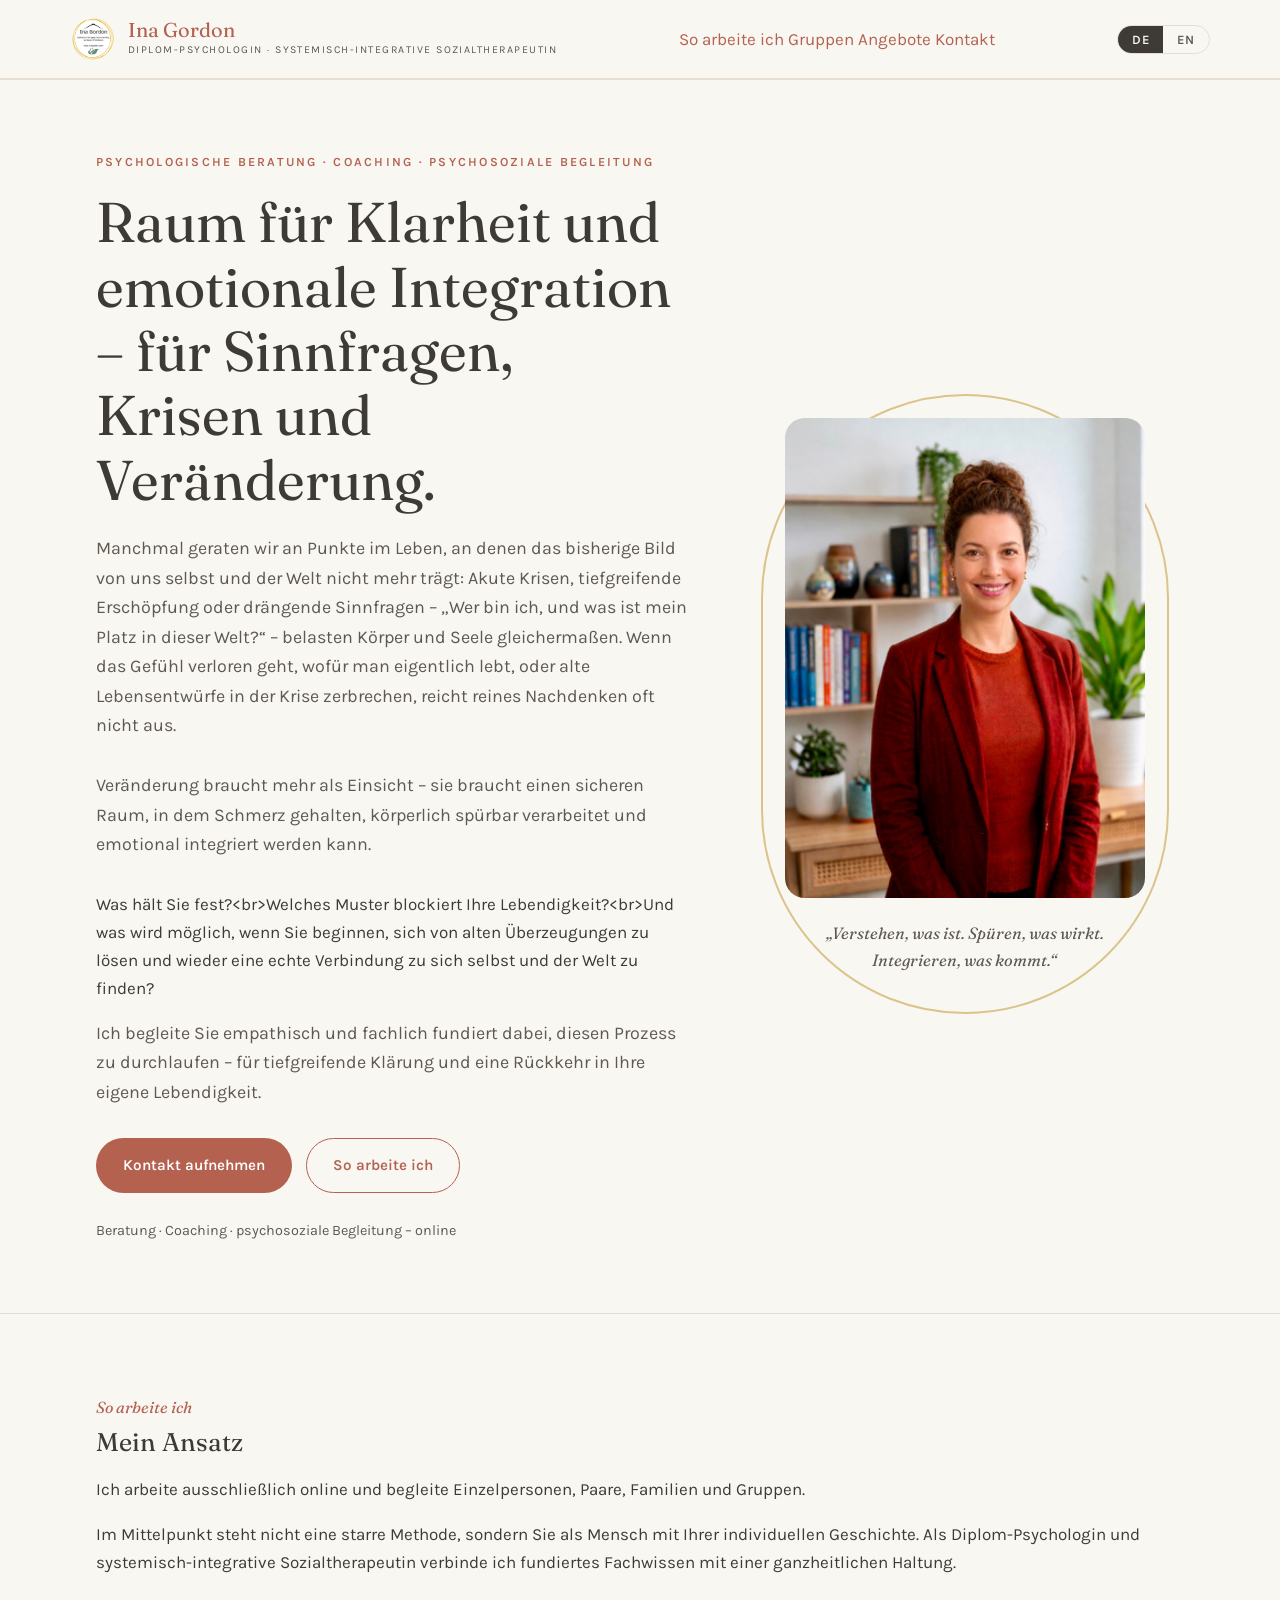
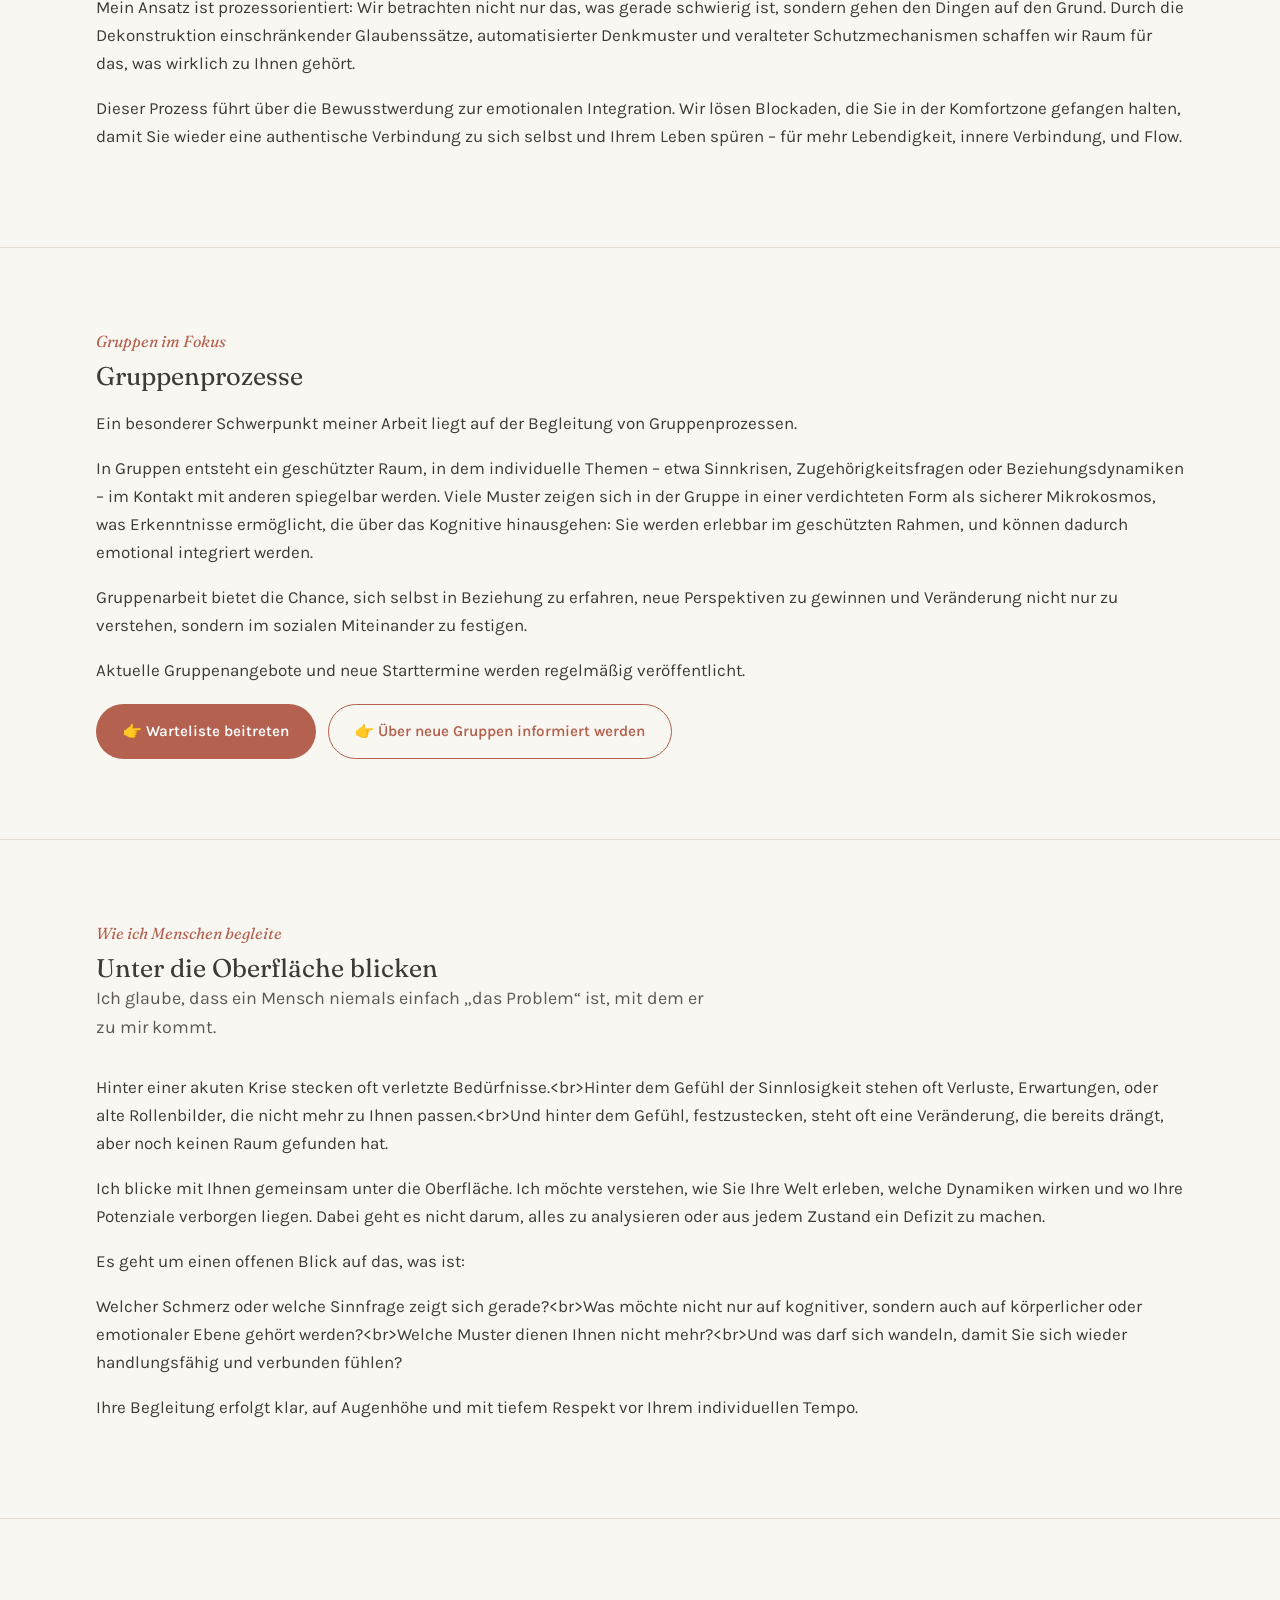
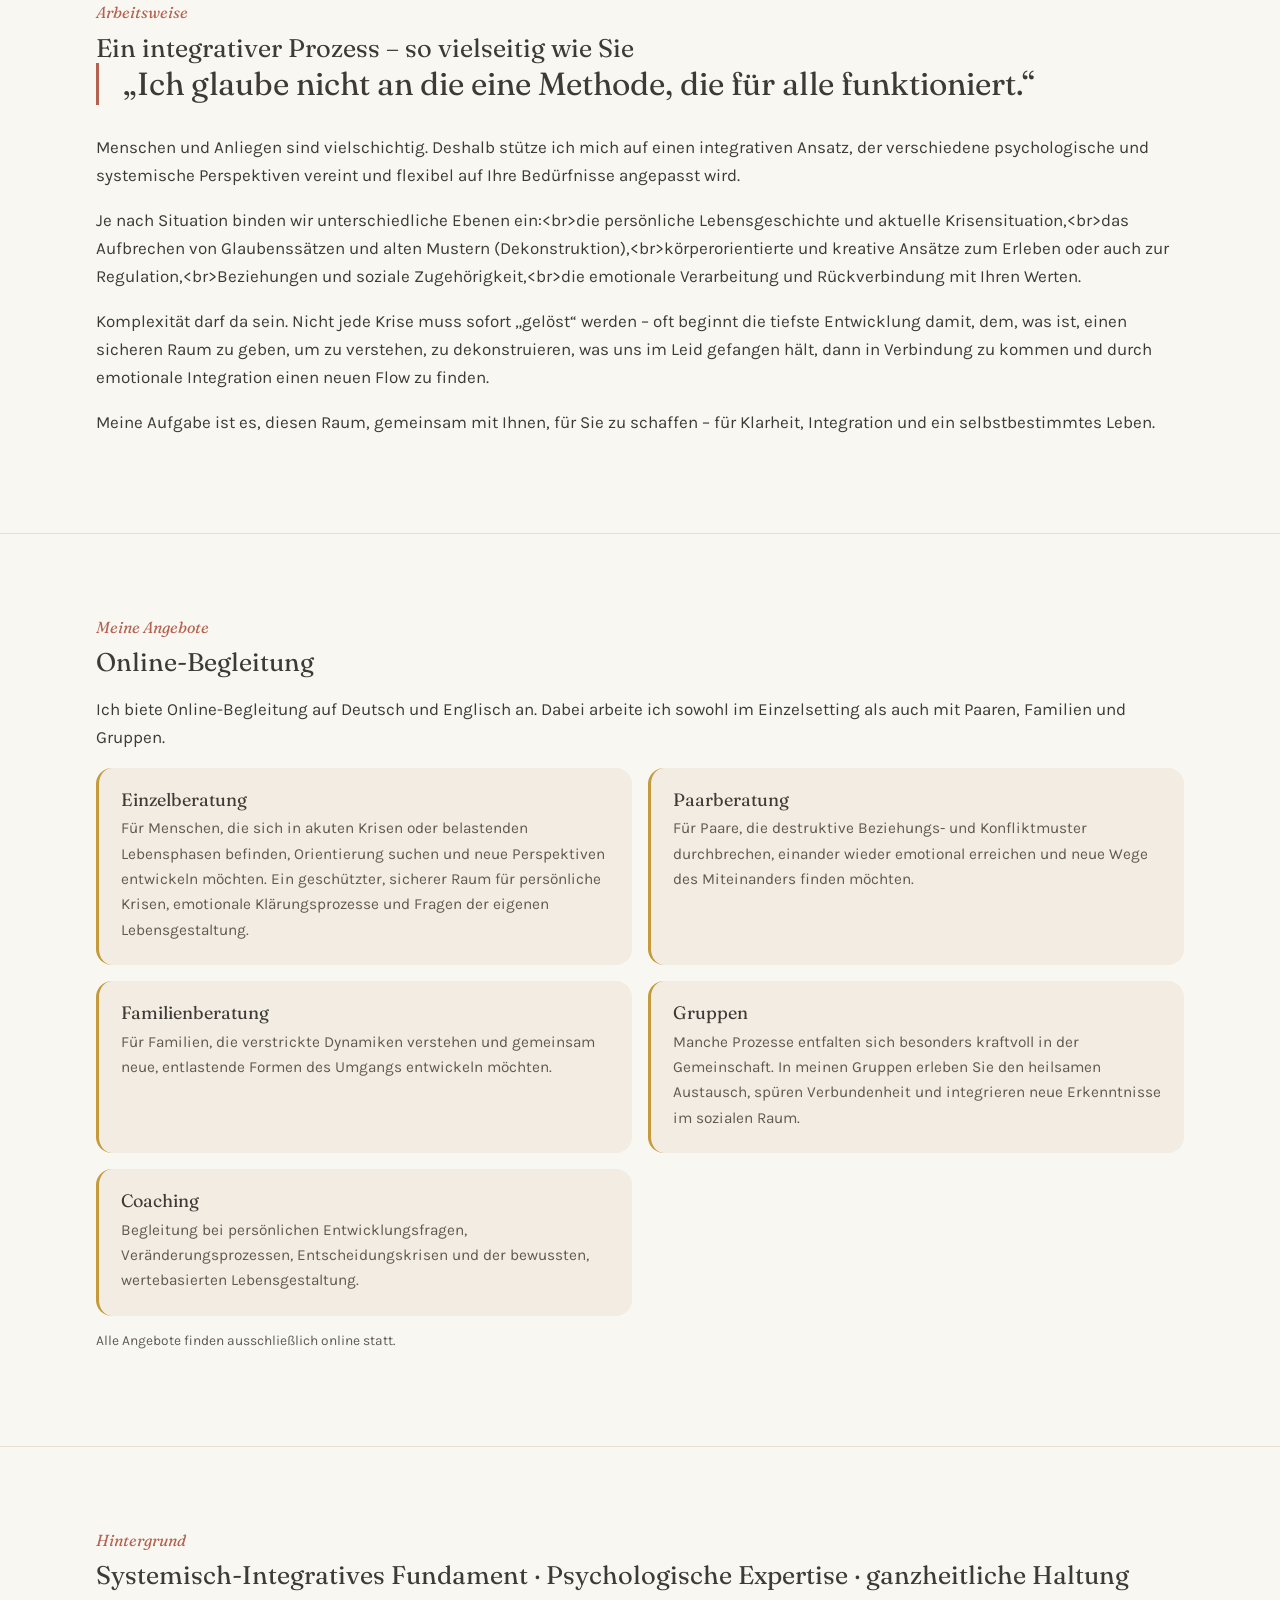
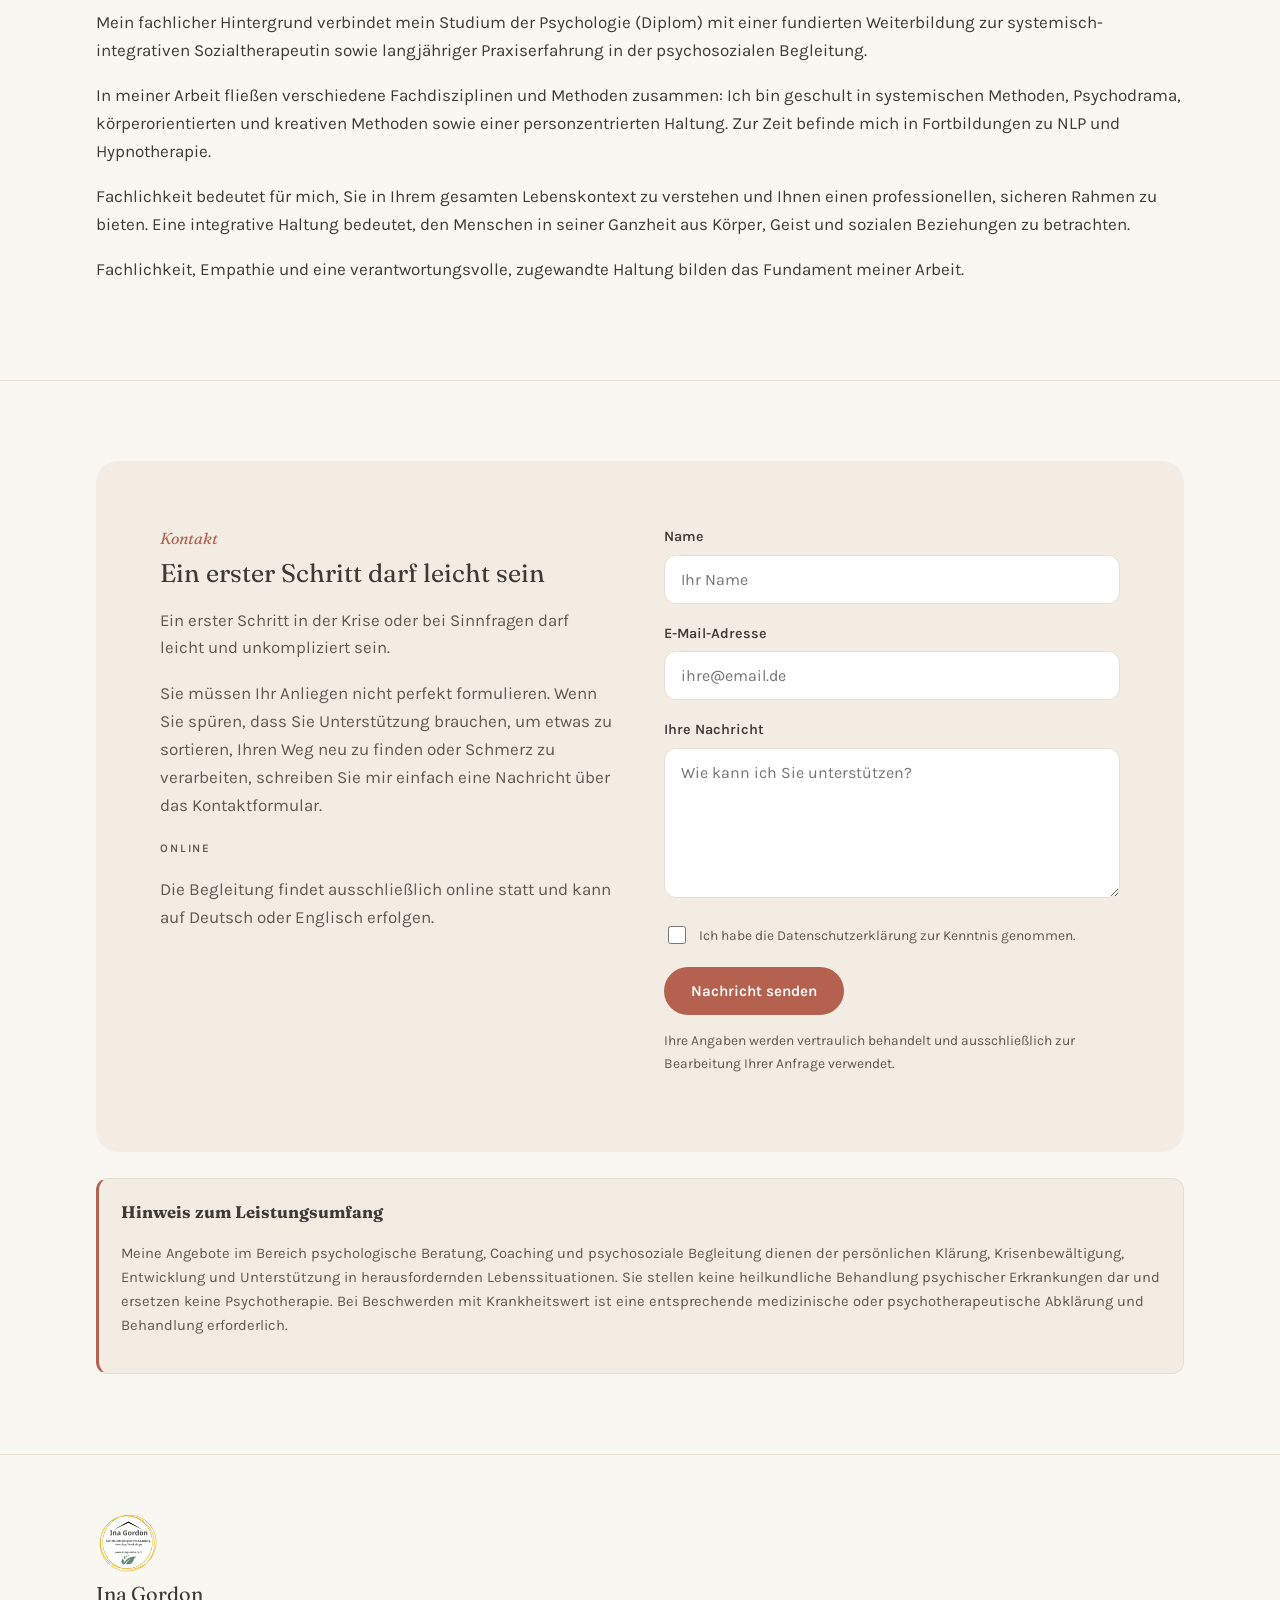
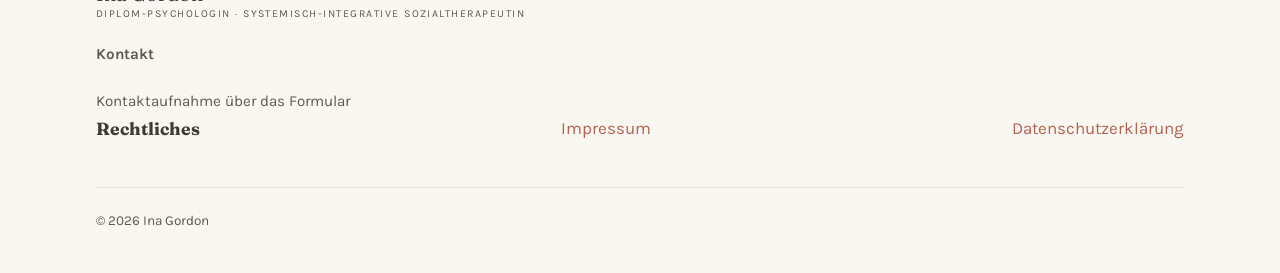
==== commit 6b61acb3: "Fix hero layout: use .hero .grid / .hero-media classes so portrait is properly proportioned and alig" ====
--- a/index.html
+++ b/index.html
@@ -49,7 +49,7 @@
 
 <!-- HERO -->
 <section id="top" class="hero rv">
-  <div class="wrap hero-grid">
+  <div class="wrap grid">
     <div class="hero-text">
       <p class="eyebrow" data-i18n="heroEyebrow">Psychologische Beratung · Coaching · Psychosoziale Begleitung</p>
       <h1 data-i18n="heroH1">Raum für Klarheit und emotionale Integration – für Sinnfragen, Krisen und Veränderung.</h1>
@@ -63,7 +63,7 @@
       </div>
       <p class="hero-note" data-i18n="heroNote">Beratung · Coaching · psychosoziale Begleitung – online</p>
     </div>
-    <div class="hero-photo">
+    <div class="hero-media">
       <div class="halo"></div>
       <img src="portrait.png" alt="Porträt von Ina Gordon" width="720" height="960">
       <p class="quote" data-i18n="heroQuote">„Verstehen, was ist. Spüren, was wirkt. Integrieren, was kommt.“</p>
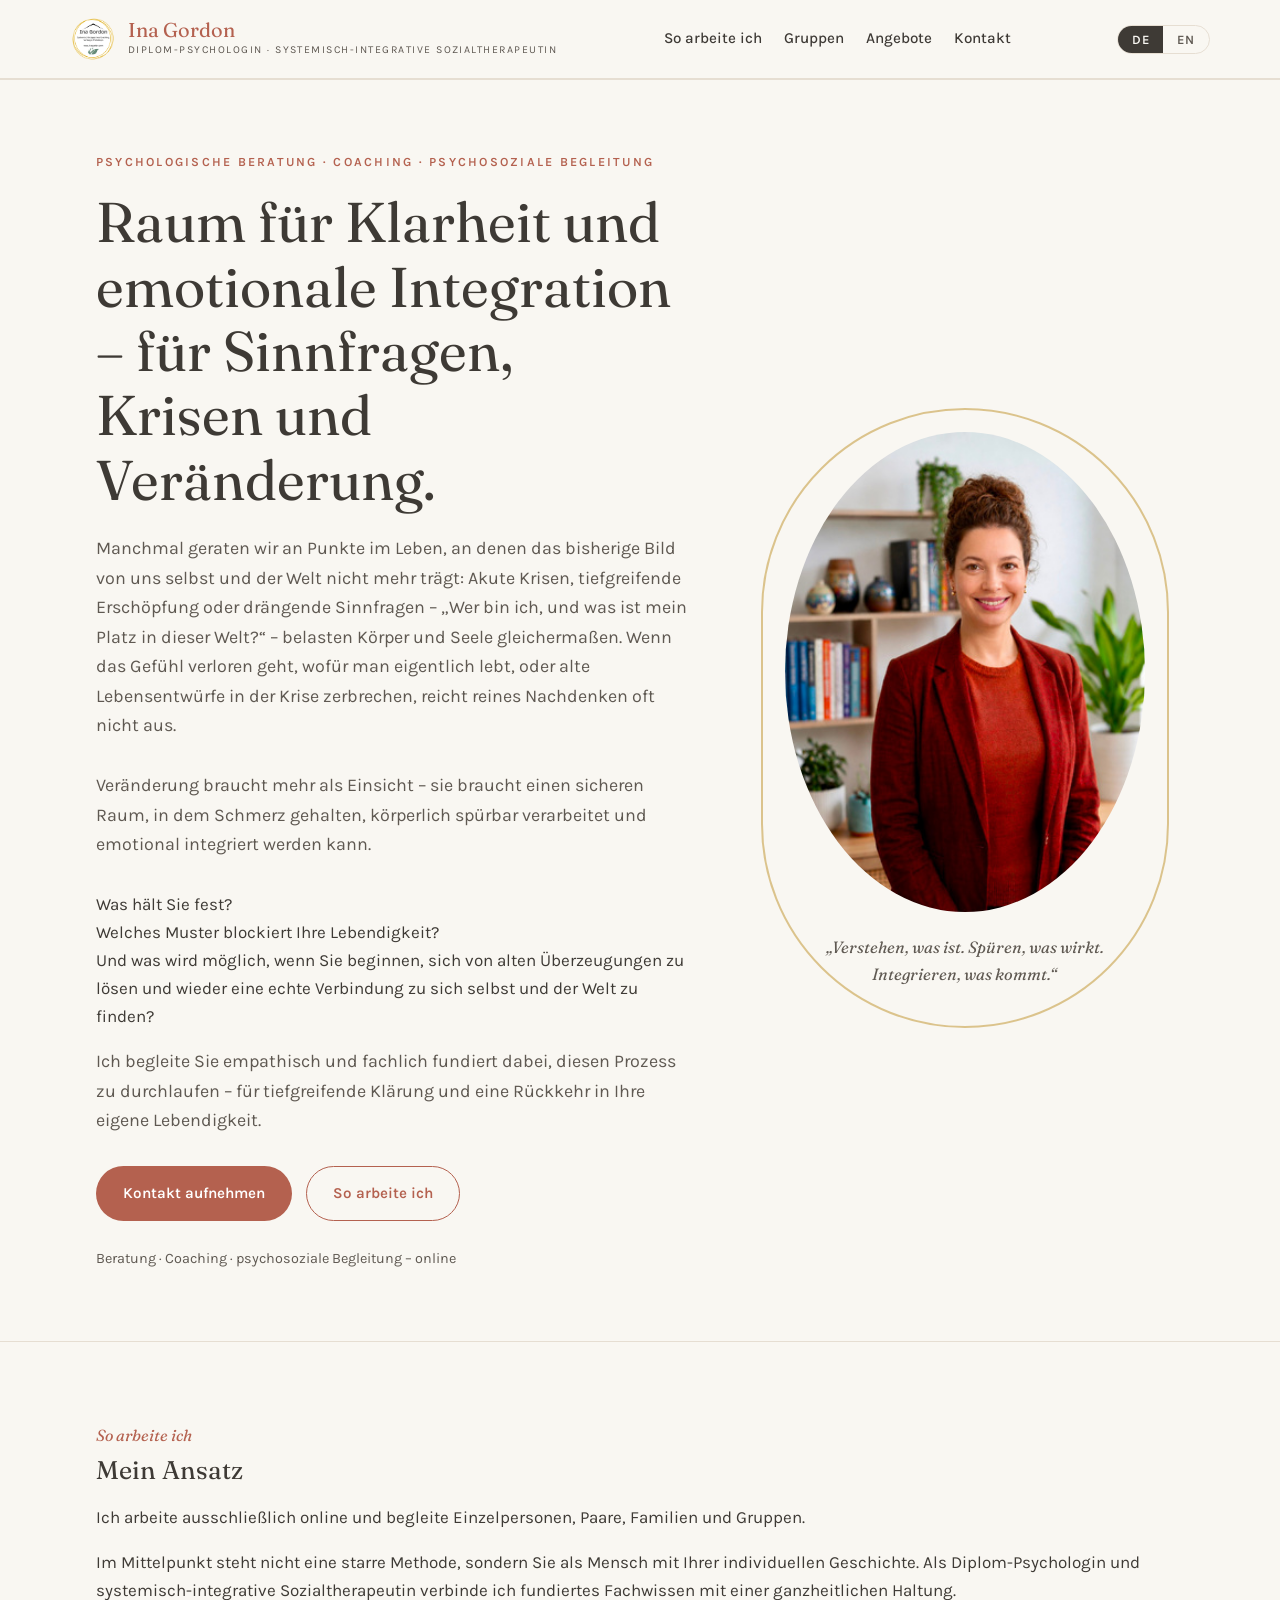
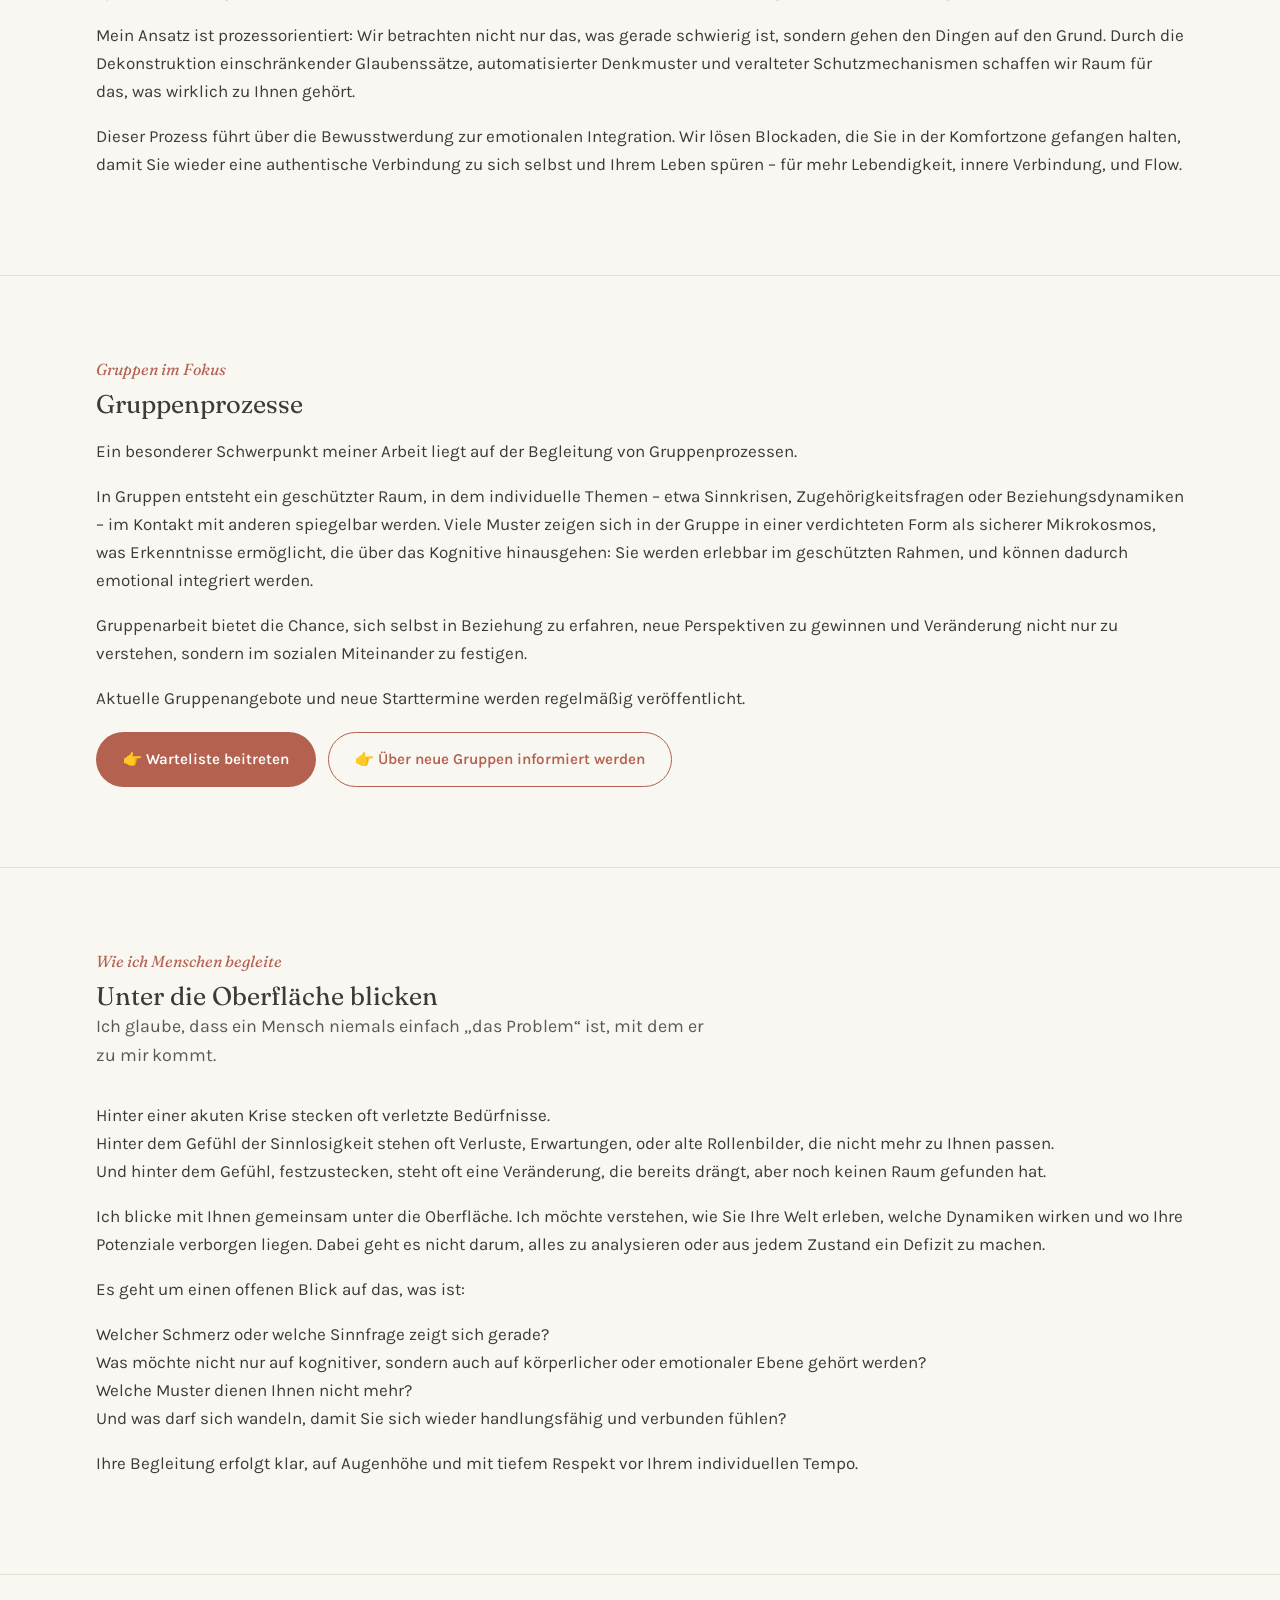
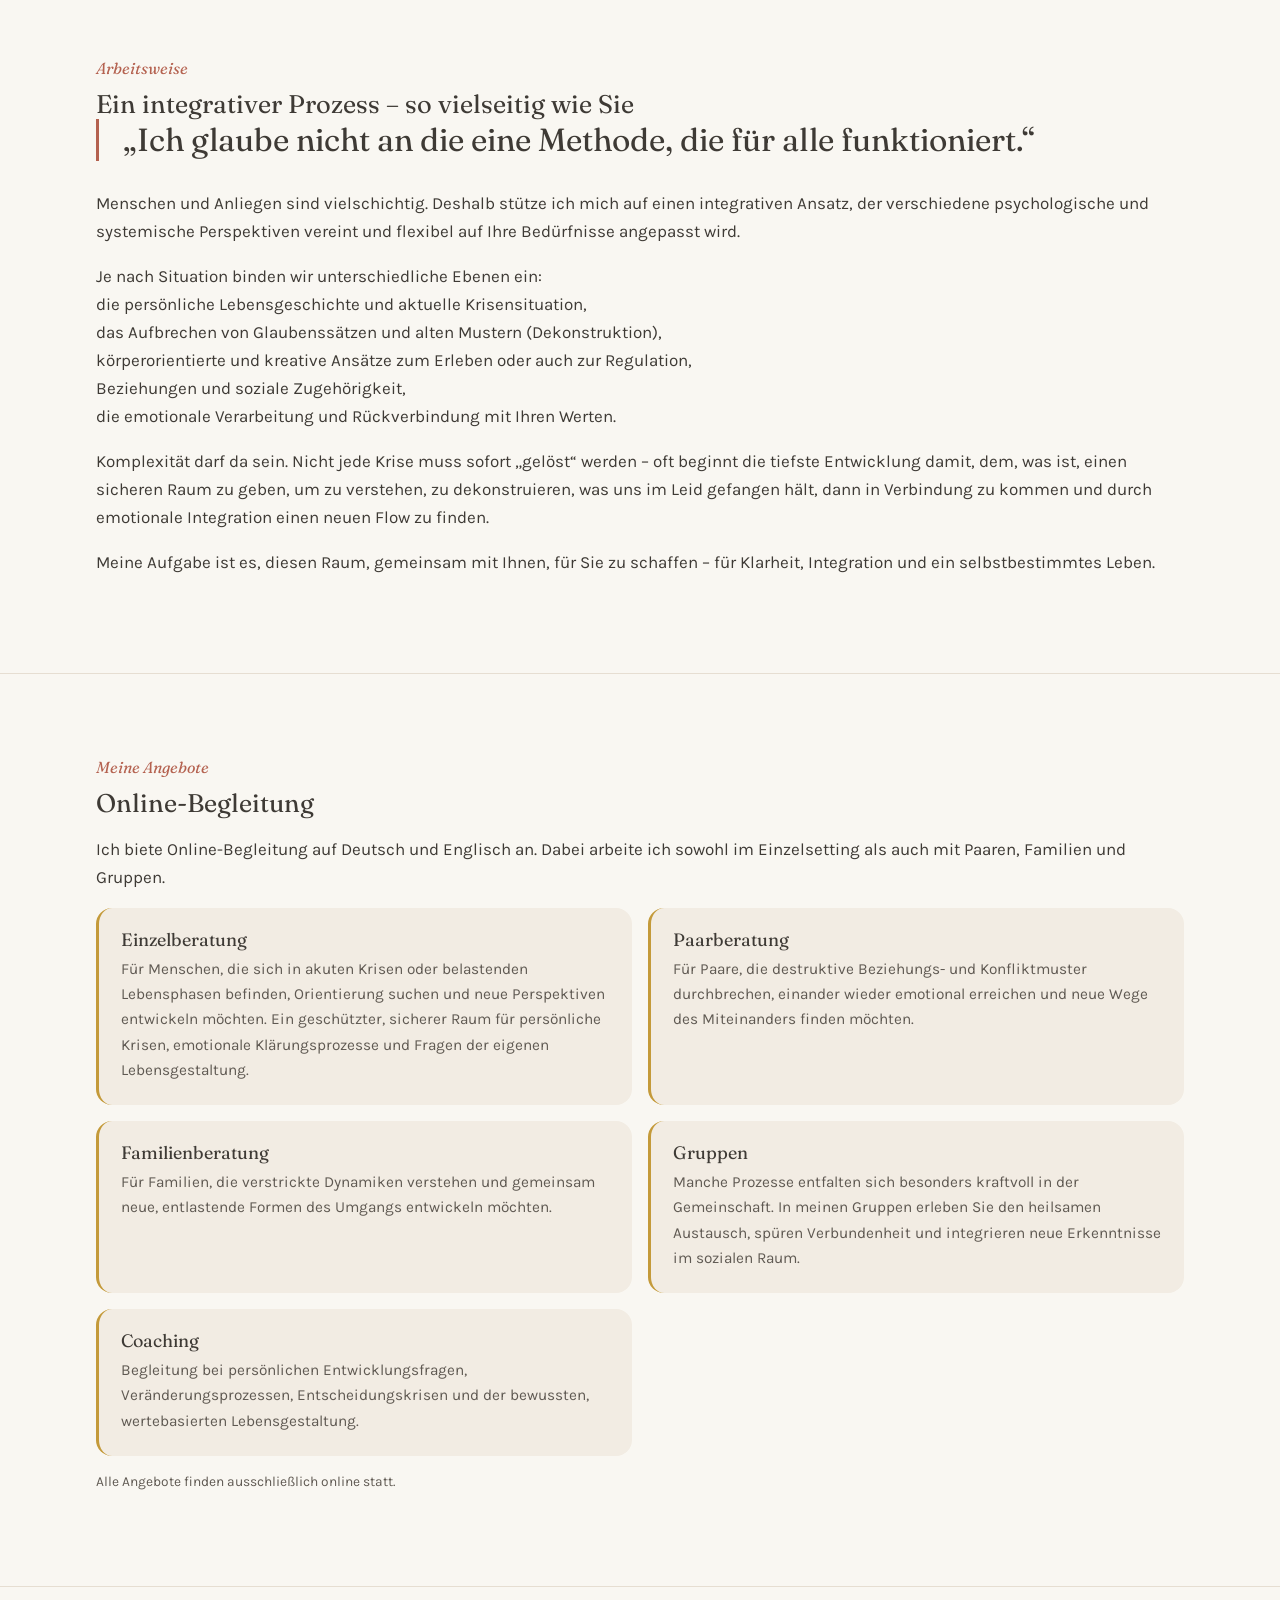
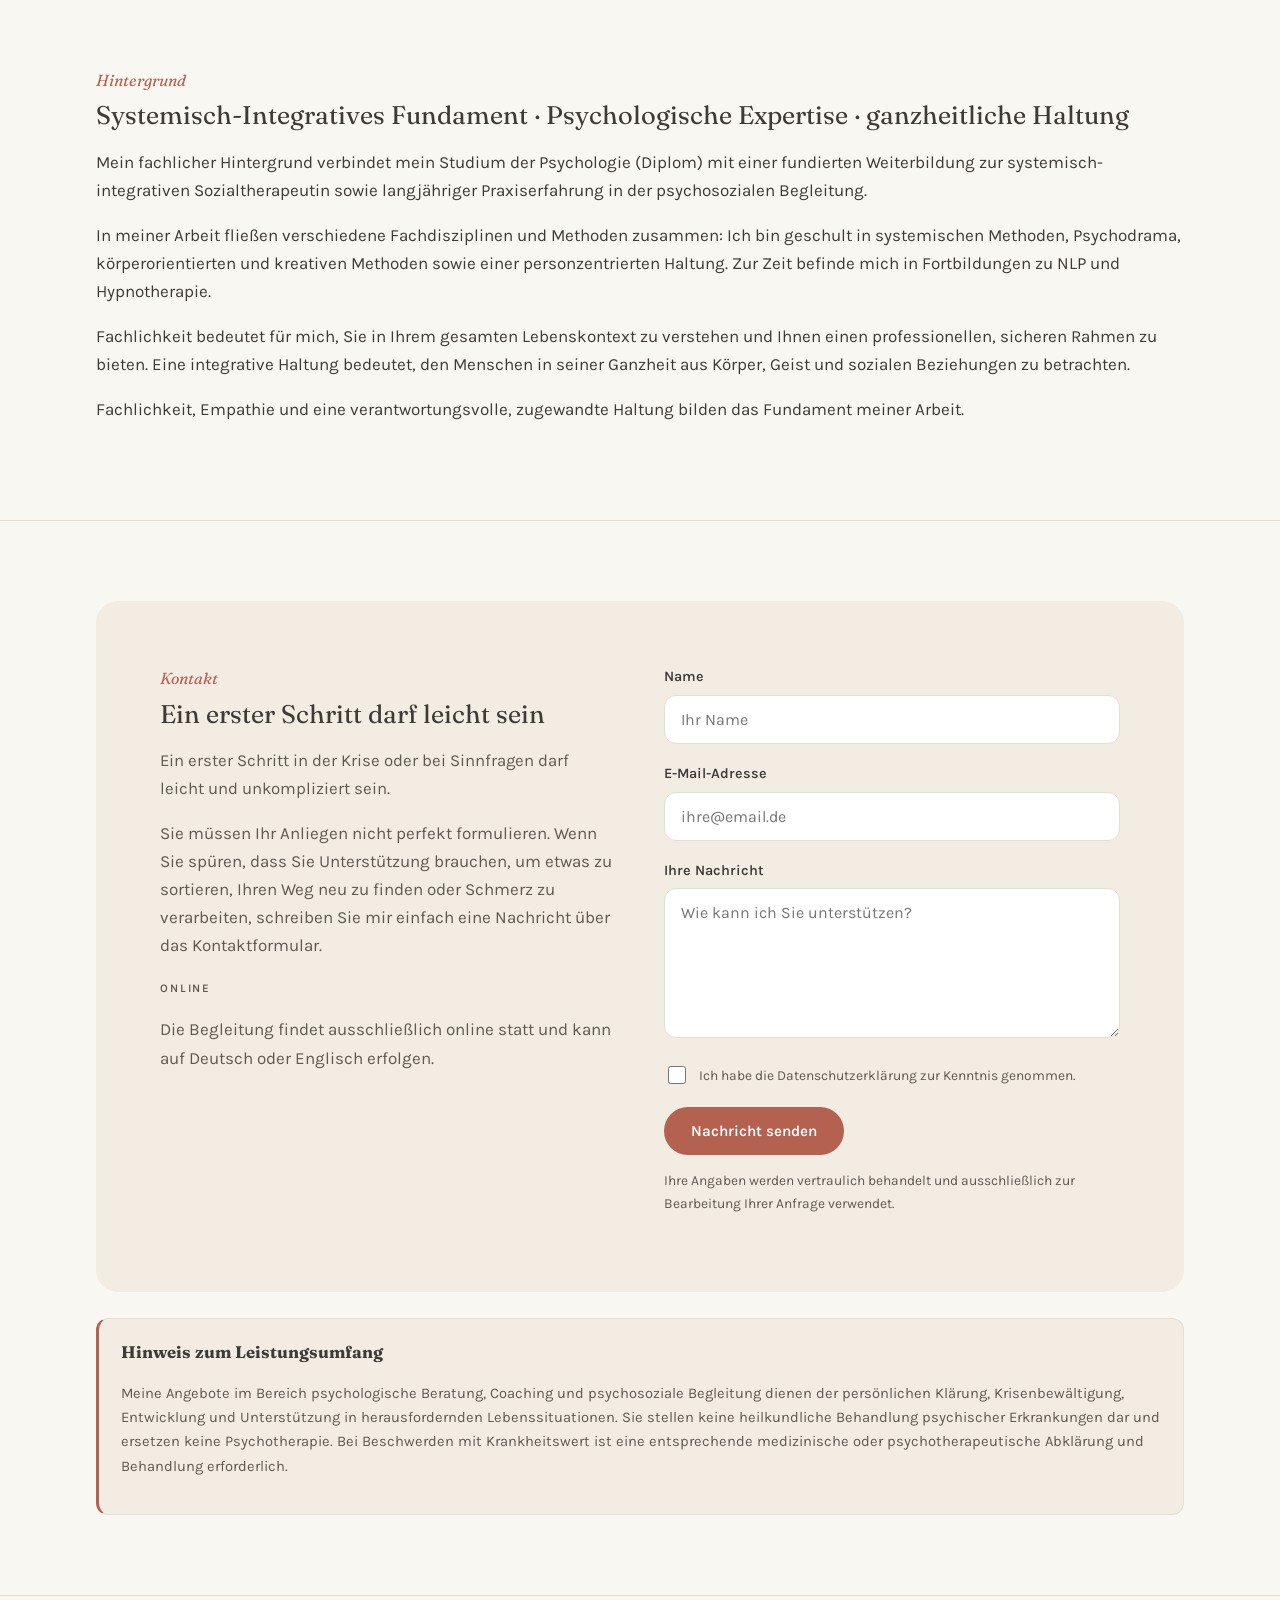
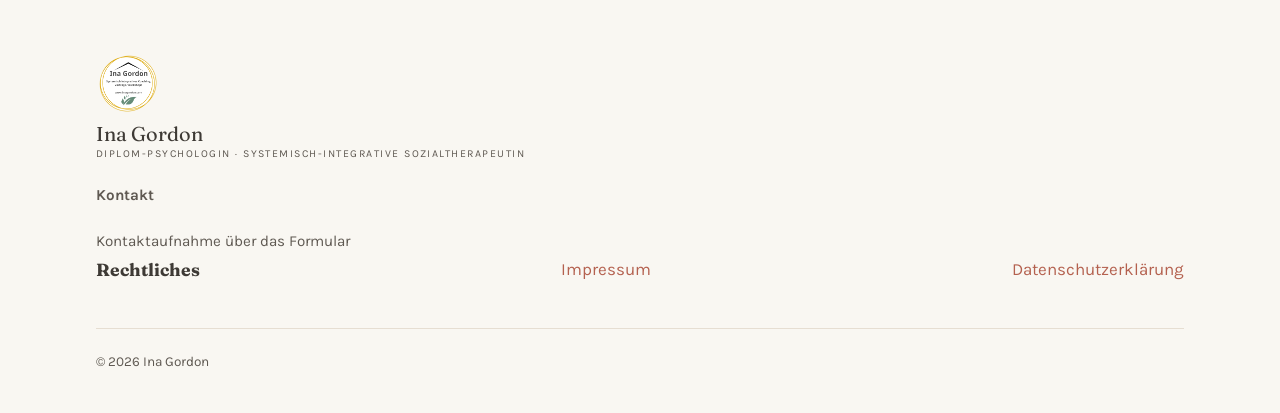
==== commit 3cde815e: "Oval portrait inside gold halo; render <br> content as HTML (data-i18n-html); fix nav spacing (nav.m" ====
--- a/index.html
+++ b/index.html
@@ -31,7 +31,7 @@
         <div class="brand-sub" data-i18n="brandSub">Diplom-Psychologin · Systemisch-Integrative Sozialtherapeutin</div>
       </div>
     </a>
-    <nav id="nav" class="nav-links" aria-label="Hauptnavigation">
+    <nav id="nav" class="main" aria-label="Hauptnavigation">
       <a href="#arbeiten" data-i18n="navArbeit">So arbeite ich</a>
       <a href="#gruppen" data-i18n="navGruppen">Gruppen</a>
       <a href="#angebote" data-i18n="navAngebote">Angebote</a>
@@ -55,7 +55,7 @@
       <h1 data-i18n="heroH1">Raum für Klarheit und emotionale Integration – für Sinnfragen, Krisen und Veränderung.</h1>
       <p class="lead" data-i18n="heroLead">Manchmal geraten wir an Punkte im Leben, an denen das bisherige Bild von uns selbst und der Welt nicht mehr trägt: Akute Krisen, tiefgreifende Erschöpfung oder drängende Sinnfragen – „Wer bin ich, und was ist mein Platz in dieser Welt?“ – belasten Körper und Seele gleichermaßen. Wenn das Gefühl verloren geht, wofür man eigentlich lebt, oder alte Lebensentwürfe in der Krise zerbrechen, reicht reines Nachdenken oft nicht aus.</p>
       <p class="lead" data-i18n="heroLead2">Veränderung braucht mehr als Einsicht – sie braucht einen sicheren Raum, in dem Schmerz gehalten, körperlich spürbar verarbeitet und emotional integriert werden kann.</p>
-      <p class="hero-questions" data-i18n="heroQuestions">Was hält Sie fest?<br>Welches Muster blockiert Ihre Lebendigkeit?<br>Und was wird möglich, wenn Sie beginnen, sich von alten Überzeugungen zu lösen und wieder eine echte Verbindung zu sich selbst und der Welt zu finden?</p>
+      <p class="hero-questions" data-i18n-html="heroQuestions">Was hält Sie fest?<br>Welches Muster blockiert Ihre Lebendigkeit?<br>Und was wird möglich, wenn Sie beginnen, sich von alten Überzeugungen zu lösen und wieder eine echte Verbindung zu sich selbst und der Welt zu finden?</p>
       <p class="lead" data-i18n="heroLead3">Ich begleite Sie empathisch und fachlich fundiert dabei, diesen Prozess zu durchlaufen – für tiefgreifende Klärung und eine Rückkehr in Ihre eigene Lebendigkeit.</p>
       <div class="cta">
         <a class="btn btn-primary" href="#kontakt" data-i18n="ctaPrimary">Kontakt aufnehmen</a>
@@ -66,7 +66,7 @@
     <div class="hero-media">
       <div class="halo"></div>
       <img src="portrait.png" alt="Porträt von Ina Gordon" width="720" height="960">
-      <p class="quote" data-i18n="heroQuote">„Verstehen, was ist. Spüren, was wirkt. Integrieren, was kommt.“</p>
+      <p class="quote" data-i18n-html="heroQuote">„Verstehen, was ist. Spüren, was wirkt. Integrieren, was kommt.“</p>
     </div>
   </div>
 </section>
@@ -119,12 +119,12 @@
     <div class="cols">
       <div>
         <p class="lead" data-i18n="begleitenP1">Ich glaube, dass ein Mensch niemals einfach „das Problem“ ist, mit dem er zu mir kommt.</p>
-        <p data-i18n="begleitenP2">Hinter einer akuten Krise stecken oft verletzte Bedürfnisse.<br>Hinter dem Gefühl der Sinnlosigkeit stehen oft Verluste, Erwartungen, oder alte Rollenbilder, die nicht mehr zu Ihnen passen.<br>Und hinter dem Gefühl, festzustecken, steht oft eine Veränderung, die bereits drängt, aber noch keinen Raum gefunden hat.</p>
+        <p data-i18n-html="begleitenP2">Hinter einer akuten Krise stecken oft verletzte Bedürfnisse.<br>Hinter dem Gefühl der Sinnlosigkeit stehen oft Verluste, Erwartungen, oder alte Rollenbilder, die nicht mehr zu Ihnen passen.<br>Und hinter dem Gefühl, festzustecken, steht oft eine Veränderung, die bereits drängt, aber noch keinen Raum gefunden hat.</p>
         <p data-i18n="begleitenP3">Ich blicke mit Ihnen gemeinsam unter die Oberfläche. Ich möchte verstehen, wie Sie Ihre Welt erleben, welche Dynamiken wirken und wo Ihre Potenziale verborgen liegen. Dabei geht es nicht darum, alles zu analysieren oder aus jedem Zustand ein Defizit zu machen.</p>
       </div>
       <div>
         <p data-i18n="begleitenP4">Es geht um einen offenen Blick auf das, was ist:</p>
-        <p class="hero-questions" data-i18n="begleitenP5">Welcher Schmerz oder welche Sinnfrage zeigt sich gerade?<br>Was möchte nicht nur auf kognitiver, sondern auch auf körperlicher oder emotionaler Ebene gehört werden?<br>Welche Muster dienen Ihnen nicht mehr?<br>Und was darf sich wandeln, damit Sie sich wieder handlungsfähig und verbunden fühlen?</p>
+        <p class="hero-questions" data-i18n-html="begleitenP5">Welcher Schmerz oder welche Sinnfrage zeigt sich gerade?<br>Was möchte nicht nur auf kognitiver, sondern auch auf körperlicher oder emotionaler Ebene gehört werden?<br>Welche Muster dienen Ihnen nicht mehr?<br>Und was darf sich wandeln, damit Sie sich wieder handlungsfähig und verbunden fühlen?</p>
         <p data-i18n="begleitenP6">Ihre Begleitung erfolgt klar, auf Augenhöhe und mit tiefem Respekt vor Ihrem individuellen Tempo.</p>
       </div>
     </div>
@@ -140,7 +140,7 @@
     <div class="cols">
       <div>
         <p data-i18n="awP1">Menschen und Anliegen sind vielschichtig. Deshalb stütze ich mich auf einen integrativen Ansatz, der verschiedene psychologische und systemische Perspektiven vereint und flexibel auf Ihre Bedürfnisse angepasst wird.</p>
-        <p data-i18n="awP2">Je nach Situation binden wir unterschiedliche Ebenen ein:<br>die persönliche Lebensgeschichte und aktuelle Krisensituation,<br>das Aufbrechen von Glaubenssätzen und alten Mustern (Dekonstruktion),<br>körperorientierte und kreative Ansätze zum Erleben oder auch zur Regulation,<br>Beziehungen und soziale Zugehörigkeit,<br>die emotionale Verarbeitung und Rückverbindung mit Ihren Werten.</p>
+        <p data-i18n-html="awP2">Je nach Situation binden wir unterschiedliche Ebenen ein:<br>die persönliche Lebensgeschichte und aktuelle Krisensituation,<br>das Aufbrechen von Glaubenssätzen und alten Mustern (Dekonstruktion),<br>körperorientierte und kreative Ansätze zum Erleben oder auch zur Regulation,<br>Beziehungen und soziale Zugehörigkeit,<br>die emotionale Verarbeitung und Rückverbindung mit Ihren Werten.</p>
       </div>
       <div>
         <p data-i18n="awP3">Komplexität darf da sein. Nicht jede Krise muss sofort „gelöst“ werden – oft beginnt die tiefste Entwicklung damit, dem, was ist, einen sicheren Raum zu geben, um zu verstehen, zu dekonstruieren, was uns im Leid gefangen hält, dann in Verbindung zu kommen und durch emotionale Integration einen neuen Flow zu finden.</p>
--- a/css/site.css
+++ b/css/site.css
@@ -47,7 +47,7 @@
 .motif span{font-family:var(--serif);font-style:italic;font-size:1.05rem;color:var(--ink-soft)}
 .motif .dot{width:6px;height:6px;border-radius:50%;background:var(--gold);display:inline-block}
 .hero-media{position:relative;justify-self:center;width:100%;max-width:360px}
-.hero-media img{width:100%;height:auto;border-radius:20px;position:relative;z-index:2;display:block}
+.hero-media img{width:100%;height:auto;border-radius:50%;object-fit:cover;position:relative;z-index:2;display:block;aspect-ratio:3/4}
 .halo{position:absolute;top:-24px;left:-24px;right:-24px;bottom:-24px;border:2px solid var(--gold);border-radius:999px;opacity:.55;z-index:1}
 .quote{margin-top:22px;text-align:center;font-family:var(--serif);font-style:italic;color:var(--ink-soft);font-size:1.02rem}
 
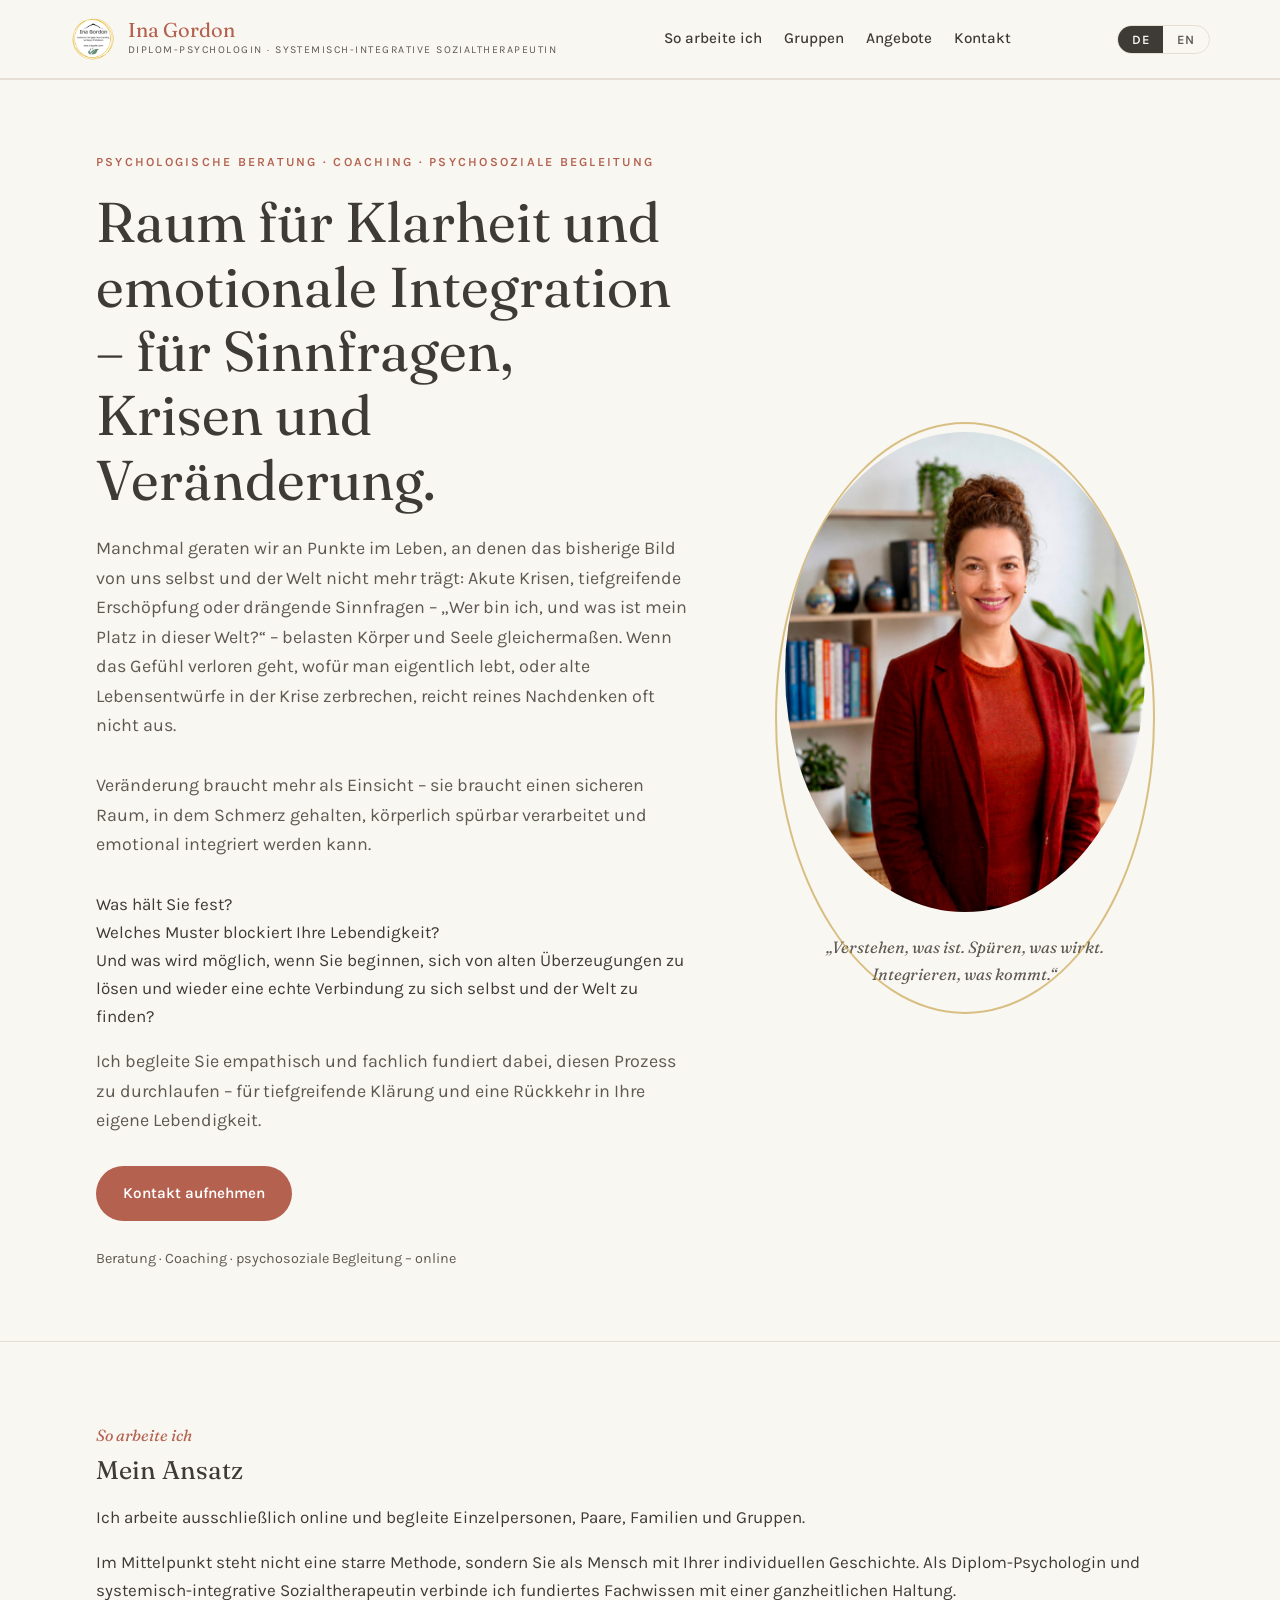
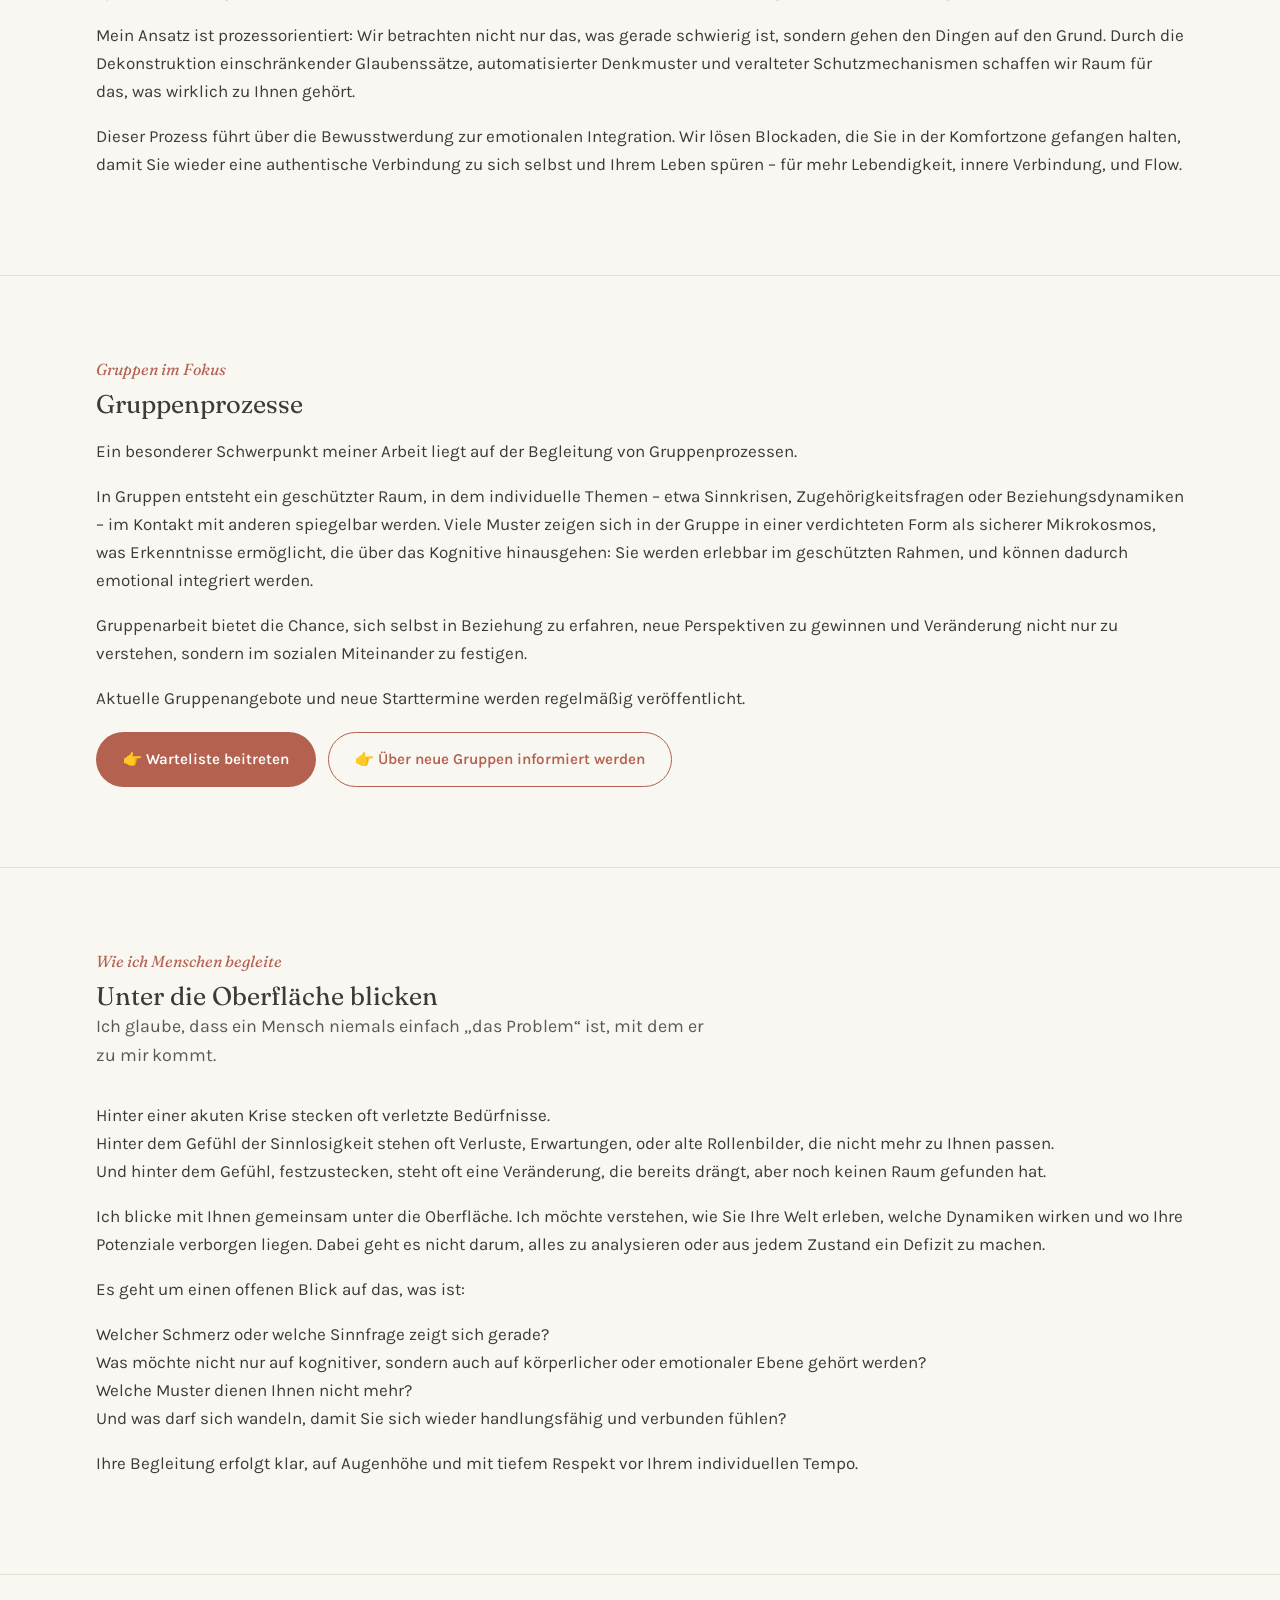
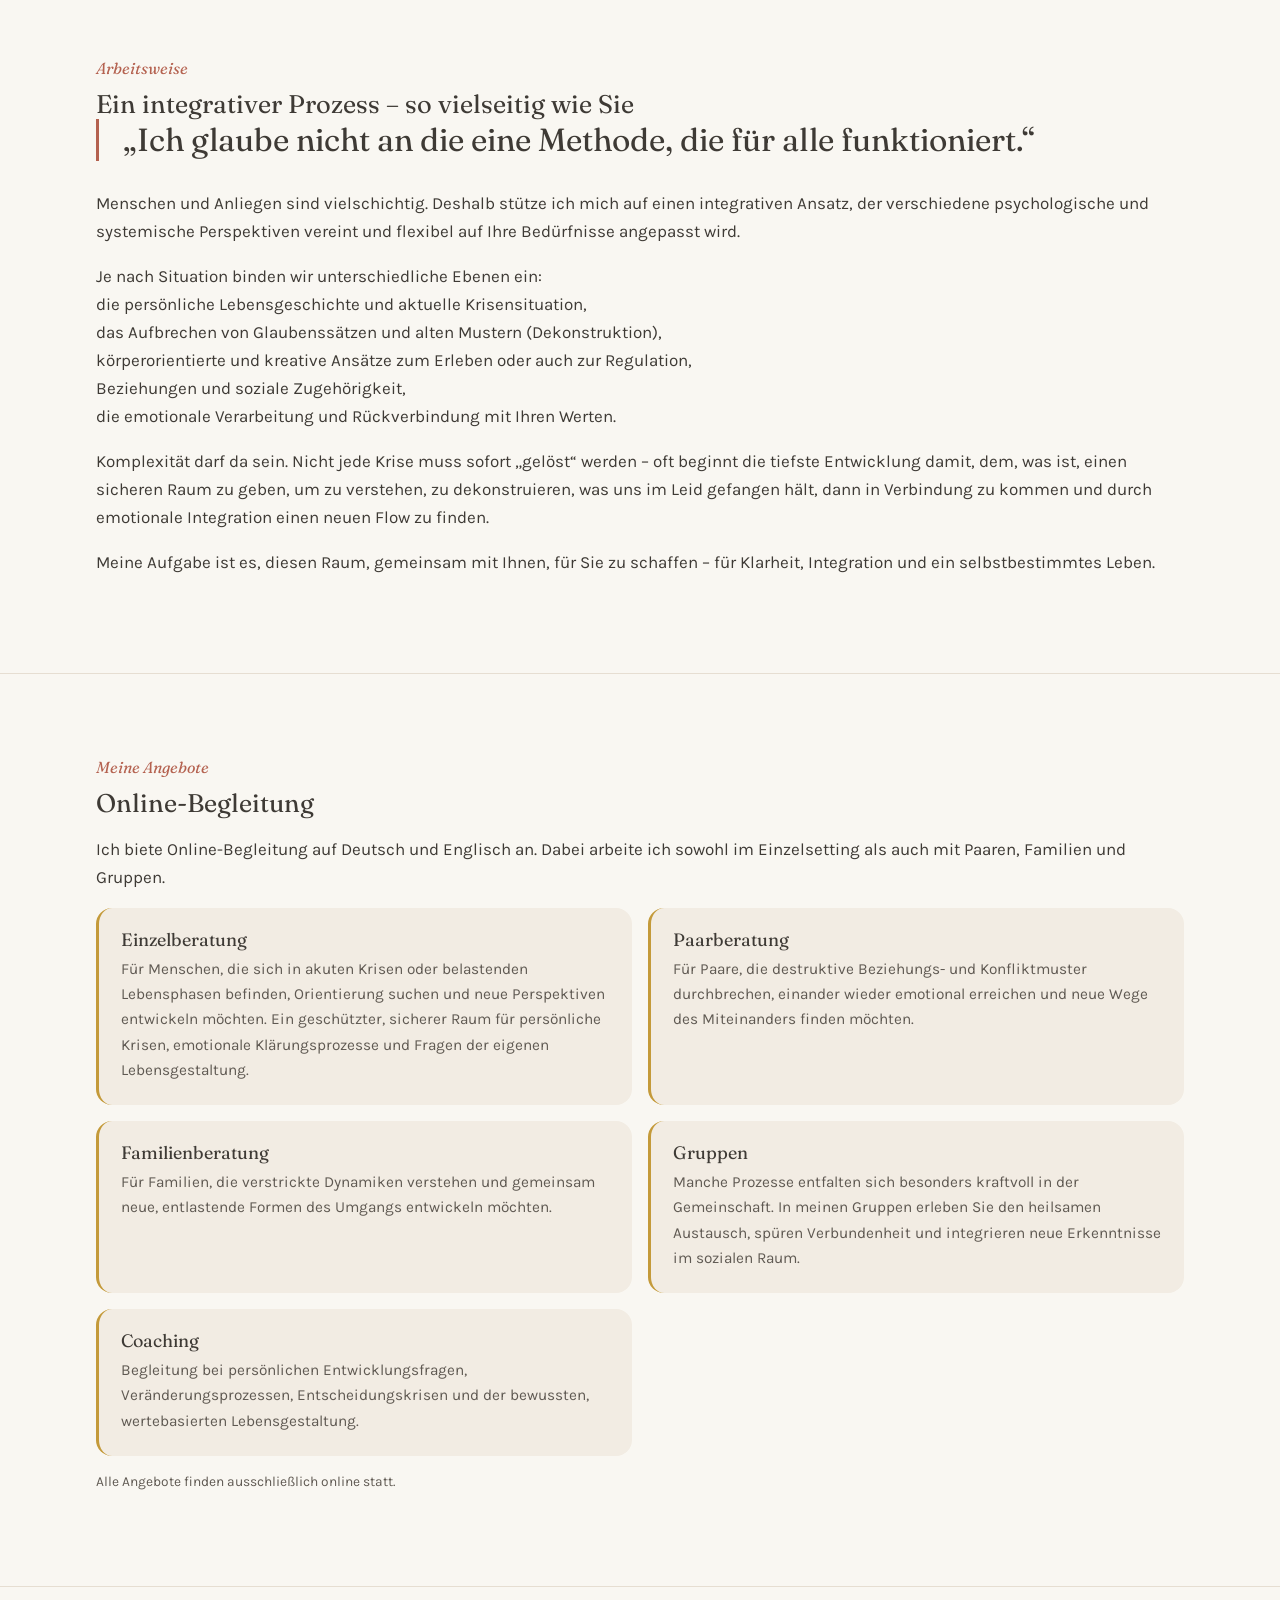
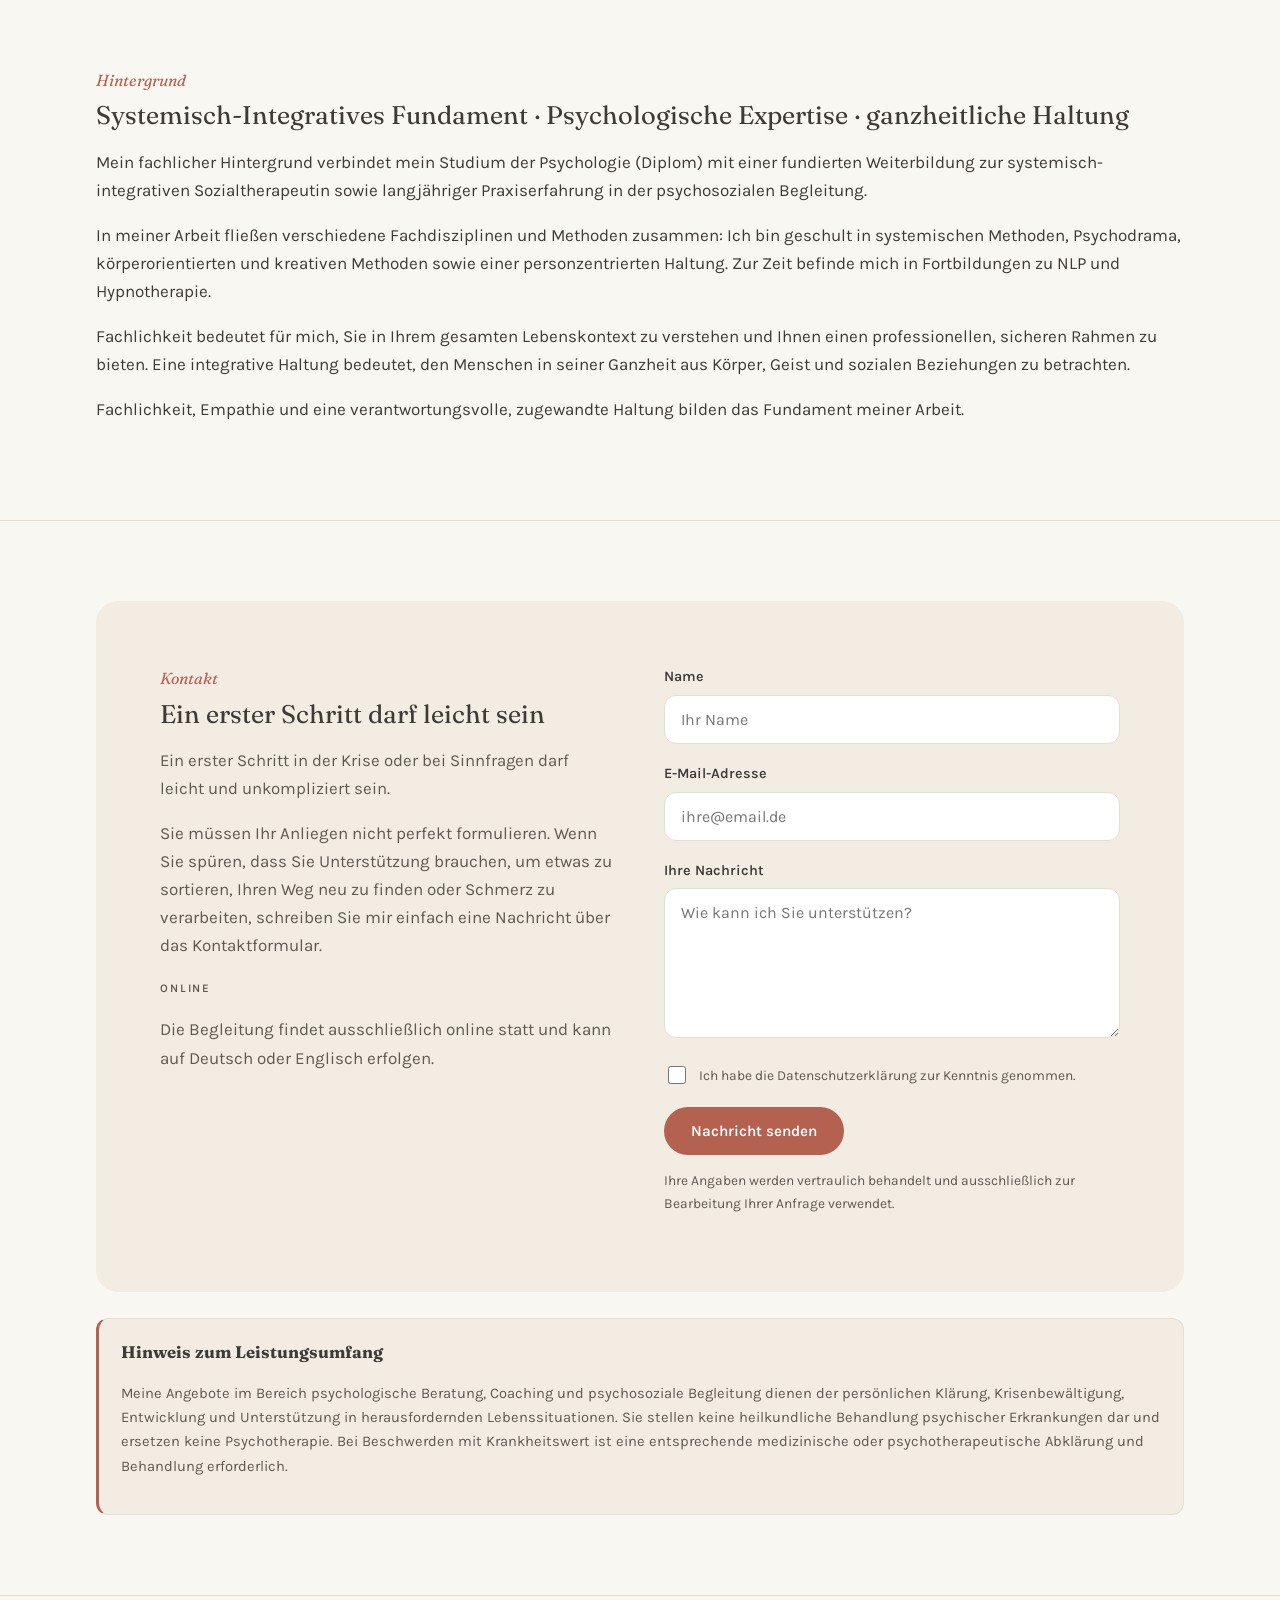
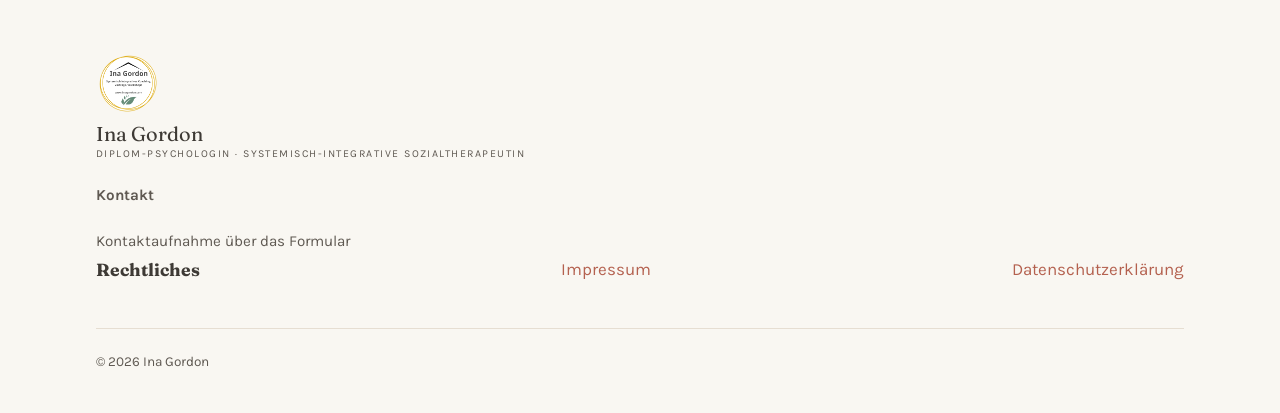
==== commit 9348498e: "Remove 'So arbeite ich' secondary button from hero" ====
--- a/index.html
+++ b/index.html
@@ -59,7 +59,6 @@
       <p class="lead" data-i18n="heroLead3">Ich begleite Sie empathisch und fachlich fundiert dabei, diesen Prozess zu durchlaufen – für tiefgreifende Klärung und eine Rückkehr in Ihre eigene Lebendigkeit.</p>
       <div class="cta">
         <a class="btn btn-primary" href="#kontakt" data-i18n="ctaPrimary">Kontakt aufnehmen</a>
-        <a class="btn btn-ghost" href="#arbeiten" data-i18n="ctaSecondary">So arbeite ich</a>
       </div>
       <p class="hero-note" data-i18n="heroNote">Beratung · Coaching · psychosoziale Begleitung – online</p>
     </div>
--- a/css/site.css
+++ b/css/site.css
@@ -48,7 +48,7 @@
 .motif .dot{width:6px;height:6px;border-radius:50%;background:var(--gold);display:inline-block}
 .hero-media{position:relative;justify-self:center;width:100%;max-width:360px}
 .hero-media img{width:100%;height:auto;border-radius:50%;object-fit:cover;position:relative;z-index:2;display:block;aspect-ratio:3/4}
-.halo{position:absolute;top:-24px;left:-24px;right:-24px;bottom:-24px;border:2px solid var(--gold);border-radius:999px;opacity:.55;z-index:1}
+.halo{position:absolute;inset:-10px;border:2px solid var(--gold);border-radius:50%;opacity:.6;z-index:1}
 .quote{margin-top:22px;text-align:center;font-family:var(--serif);font-style:italic;color:var(--ink-soft);font-size:1.02rem}
 
 /* sections */
